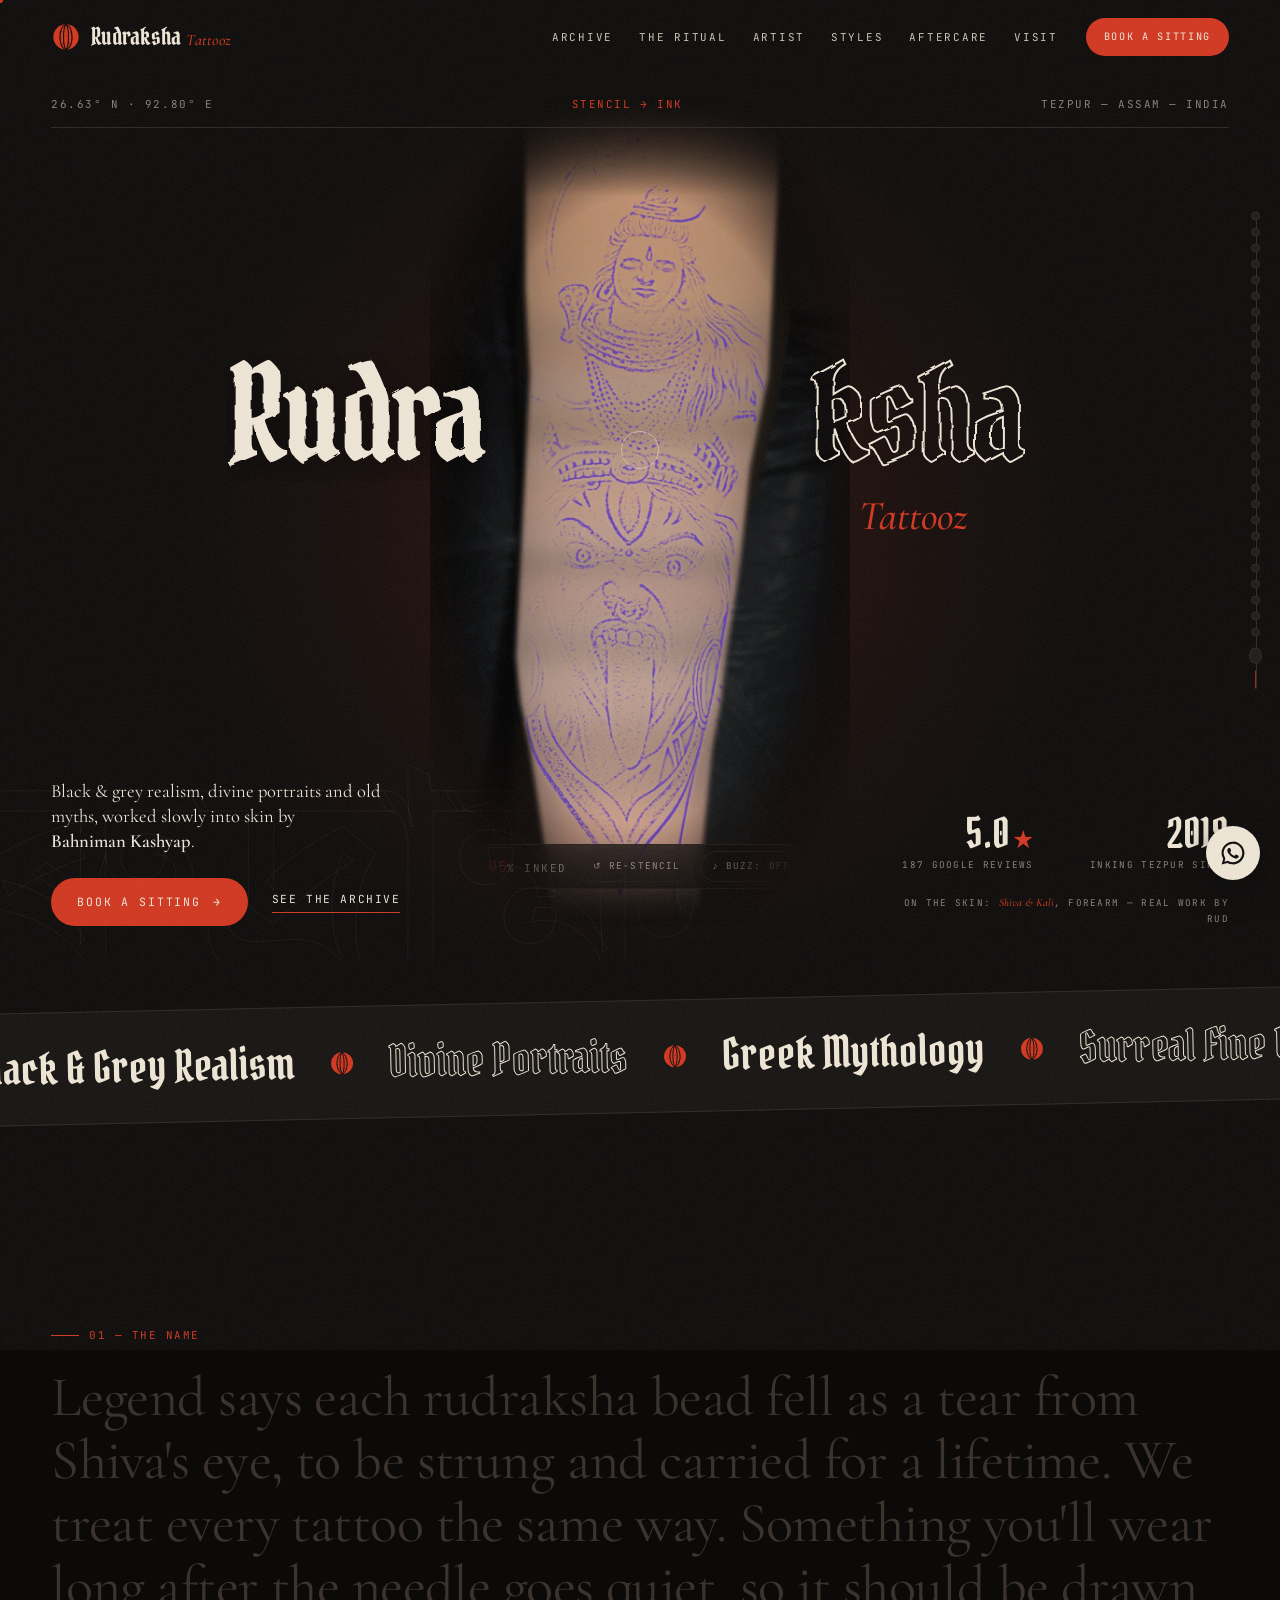
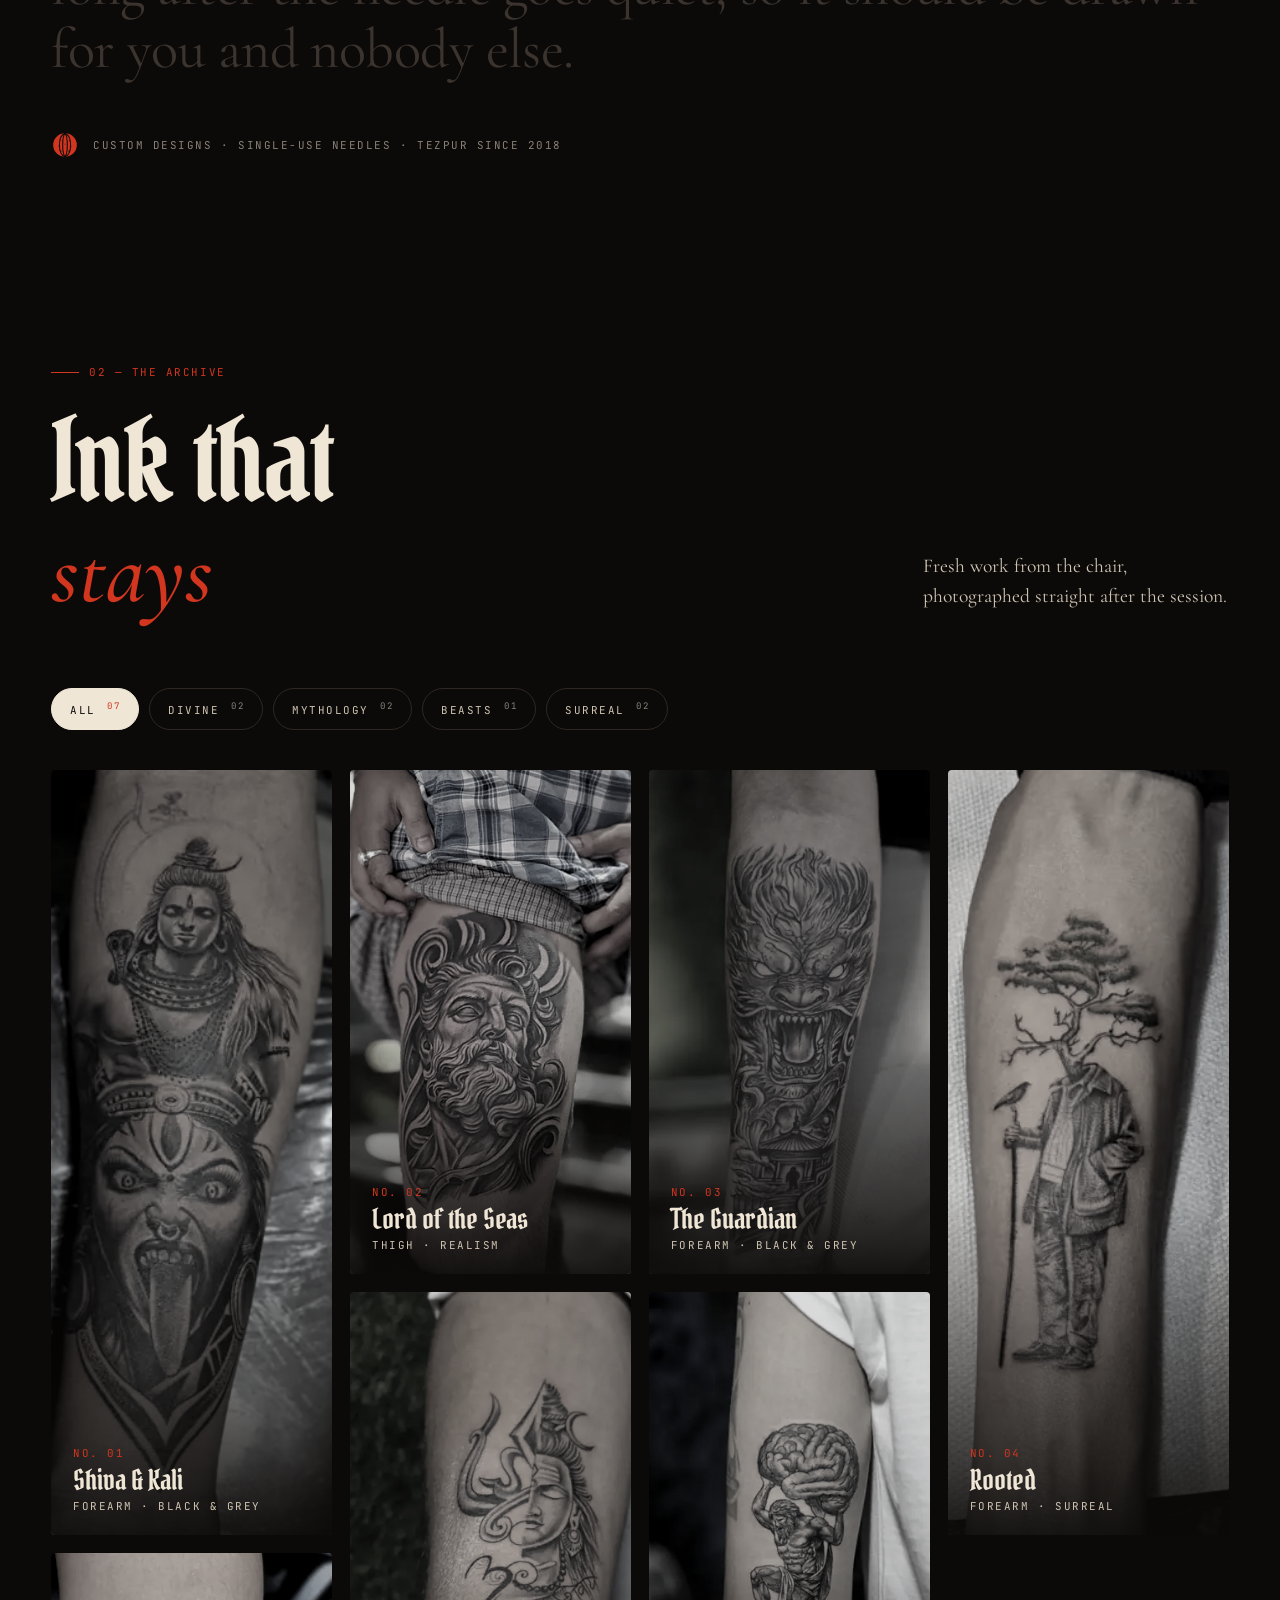
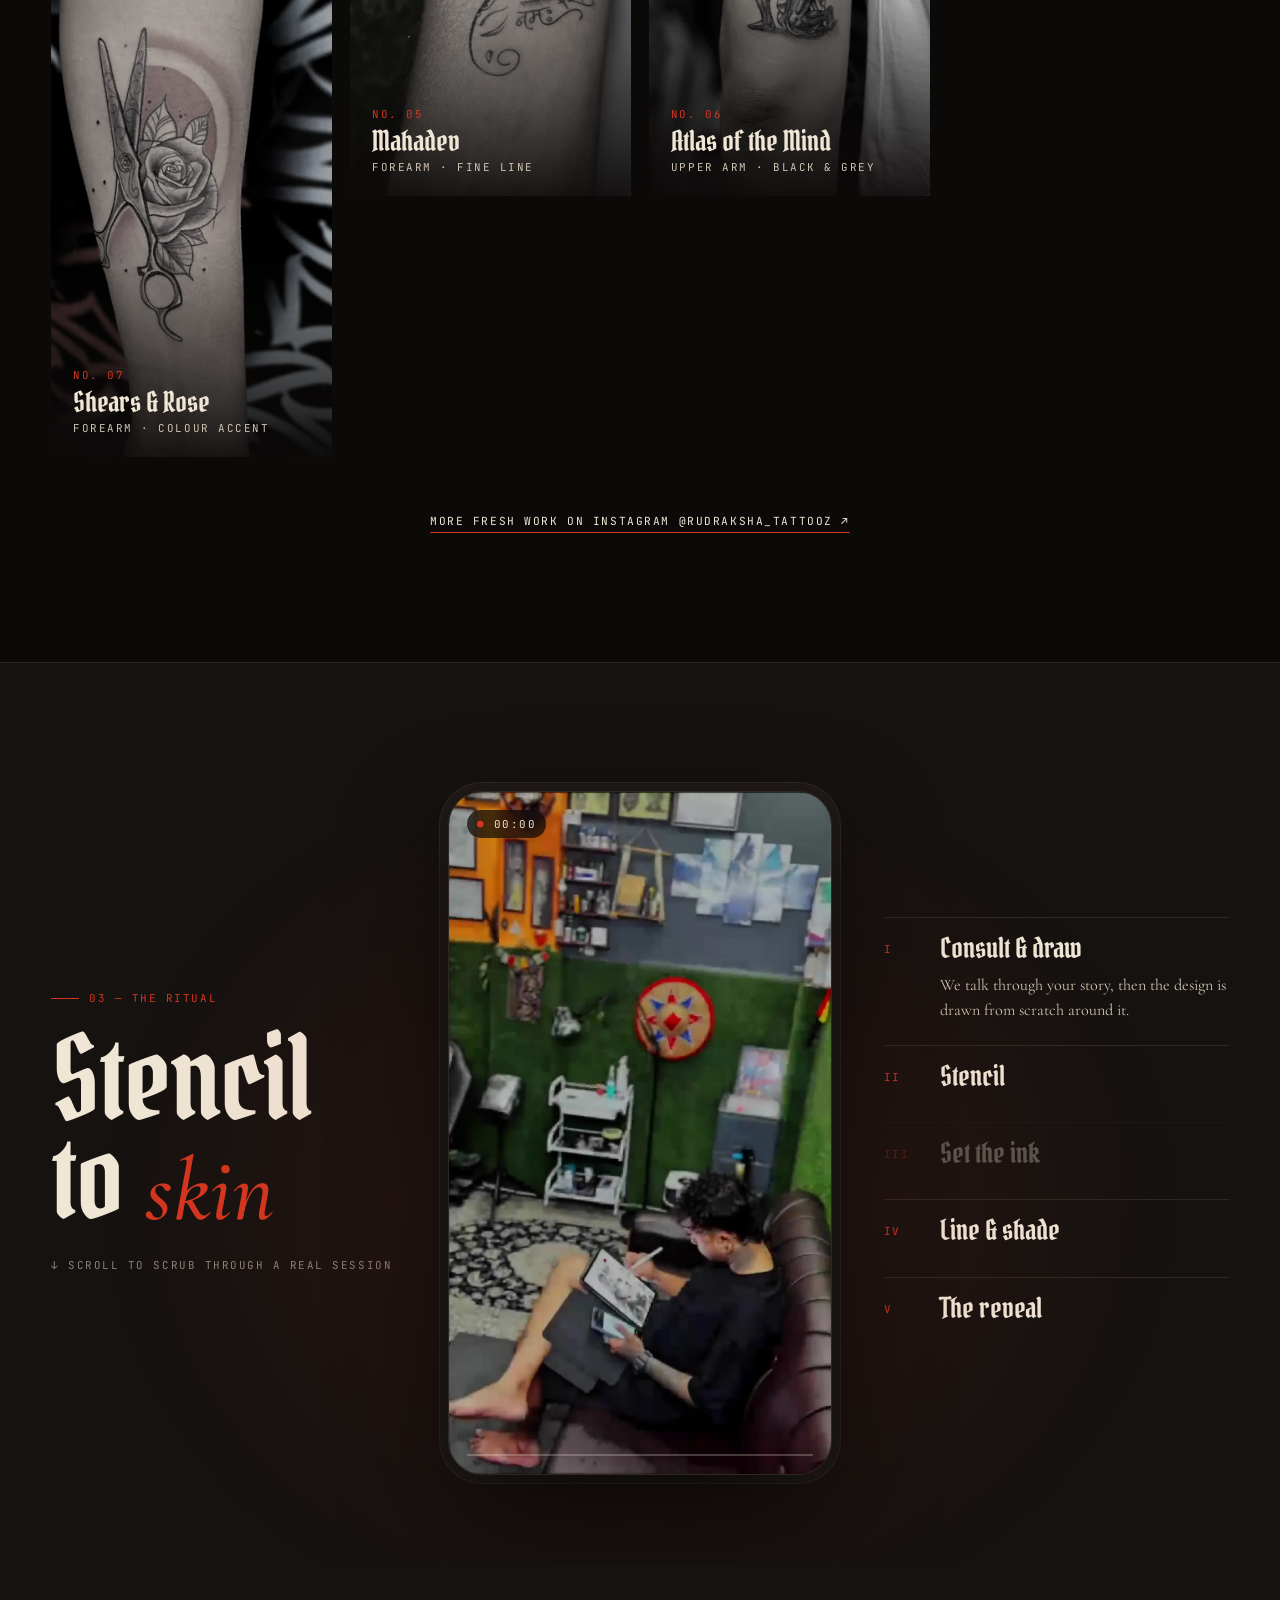
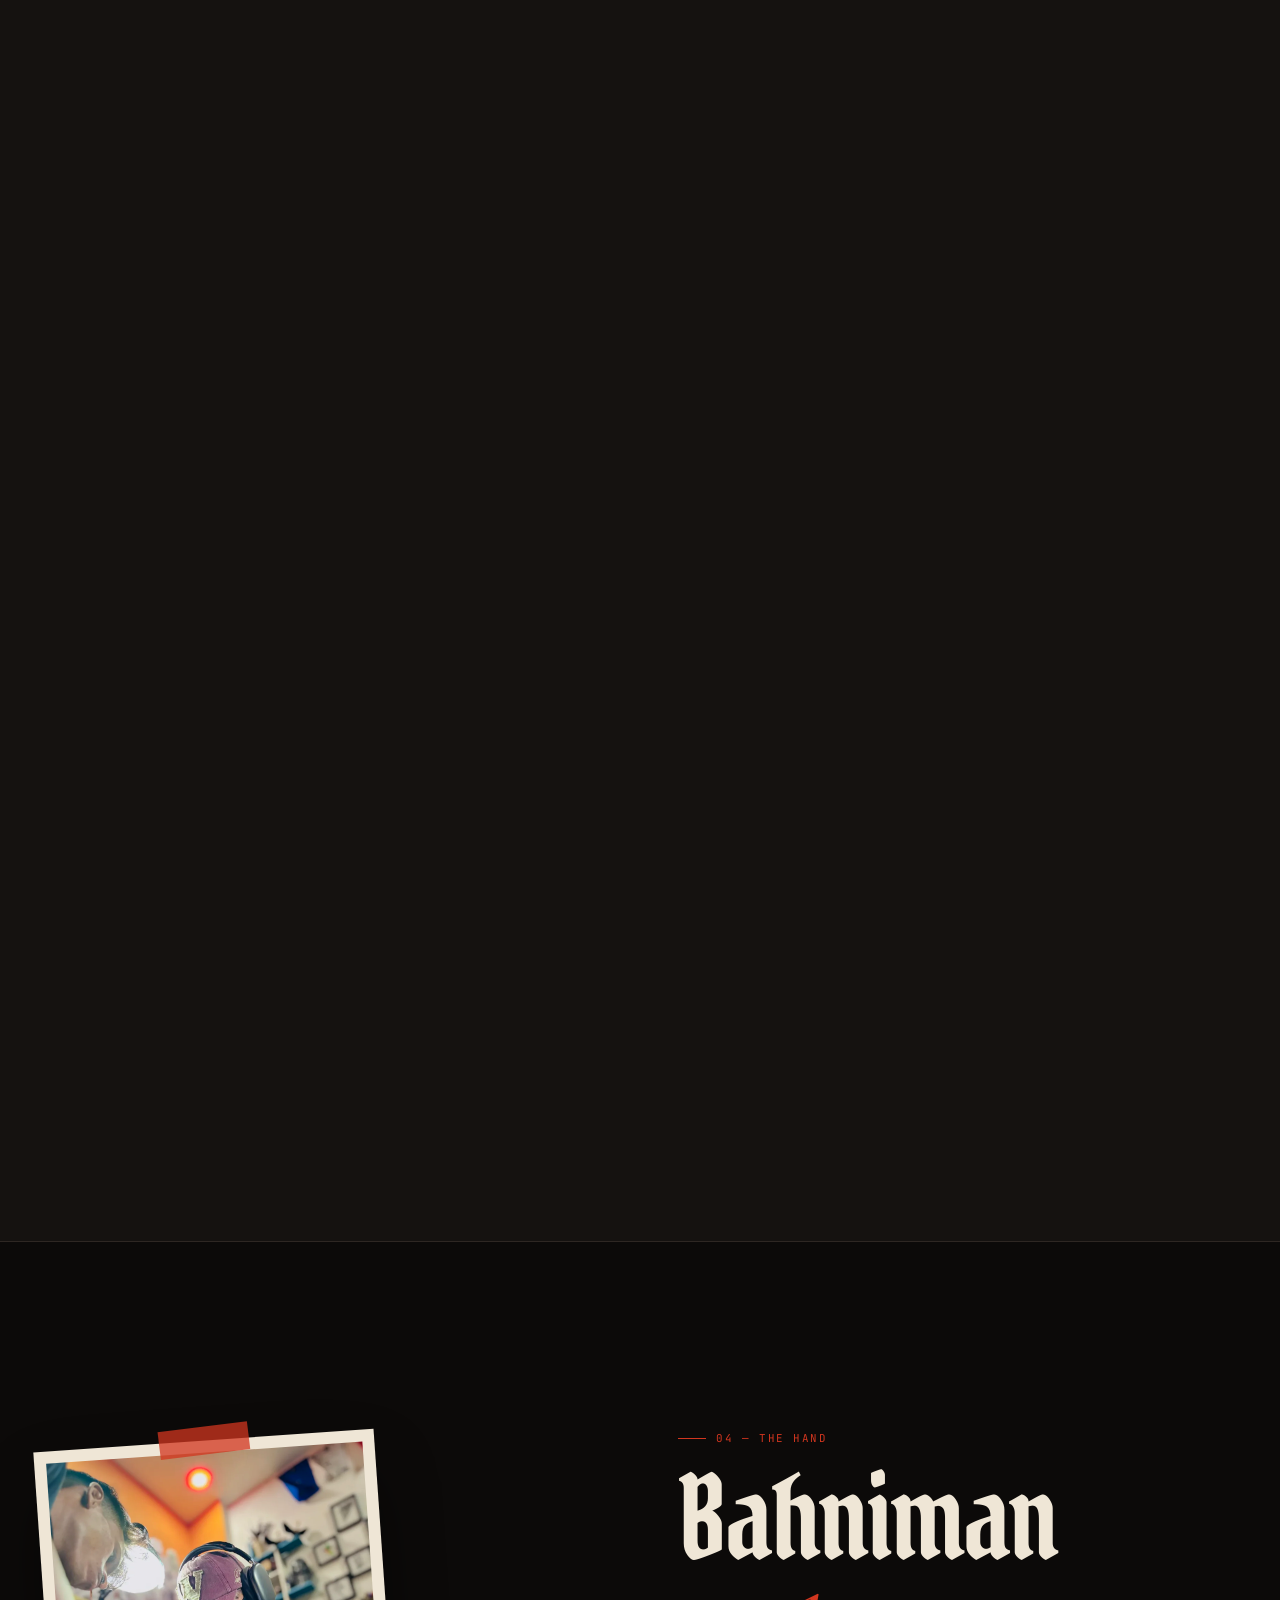
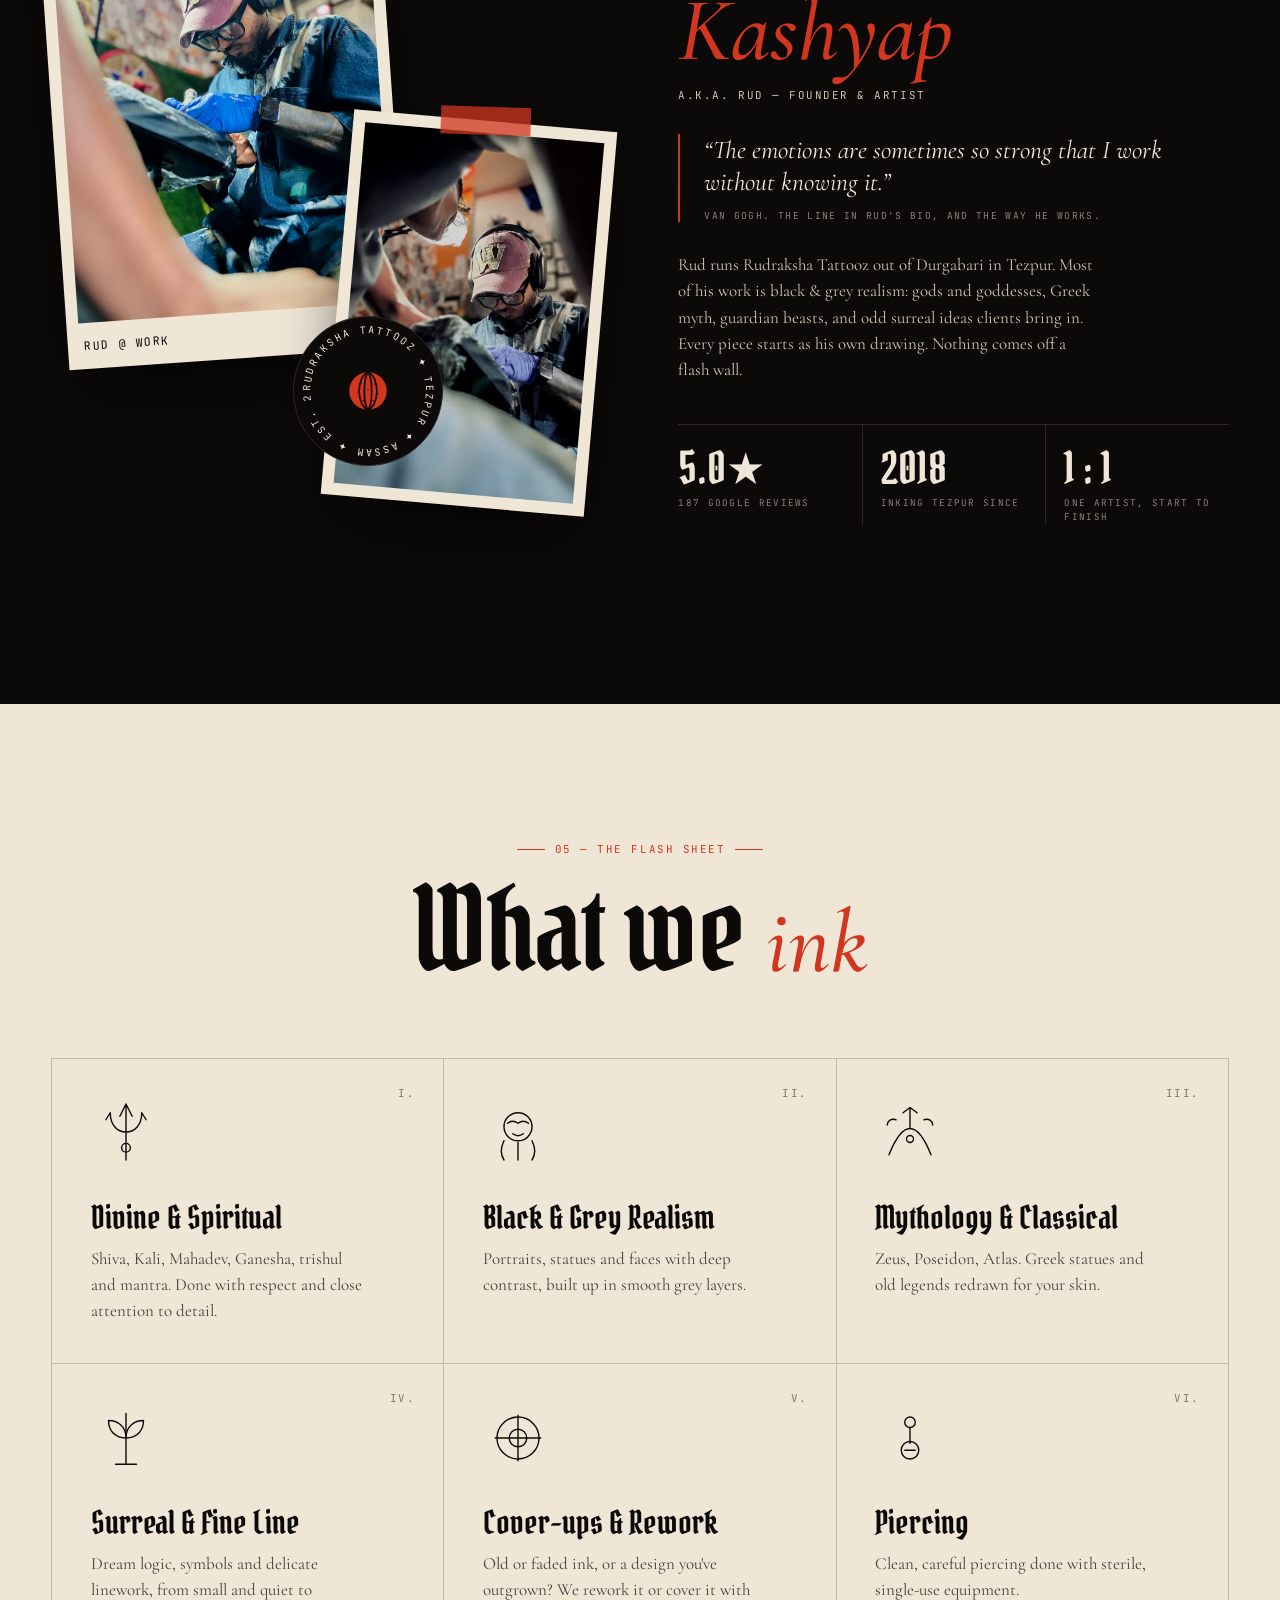
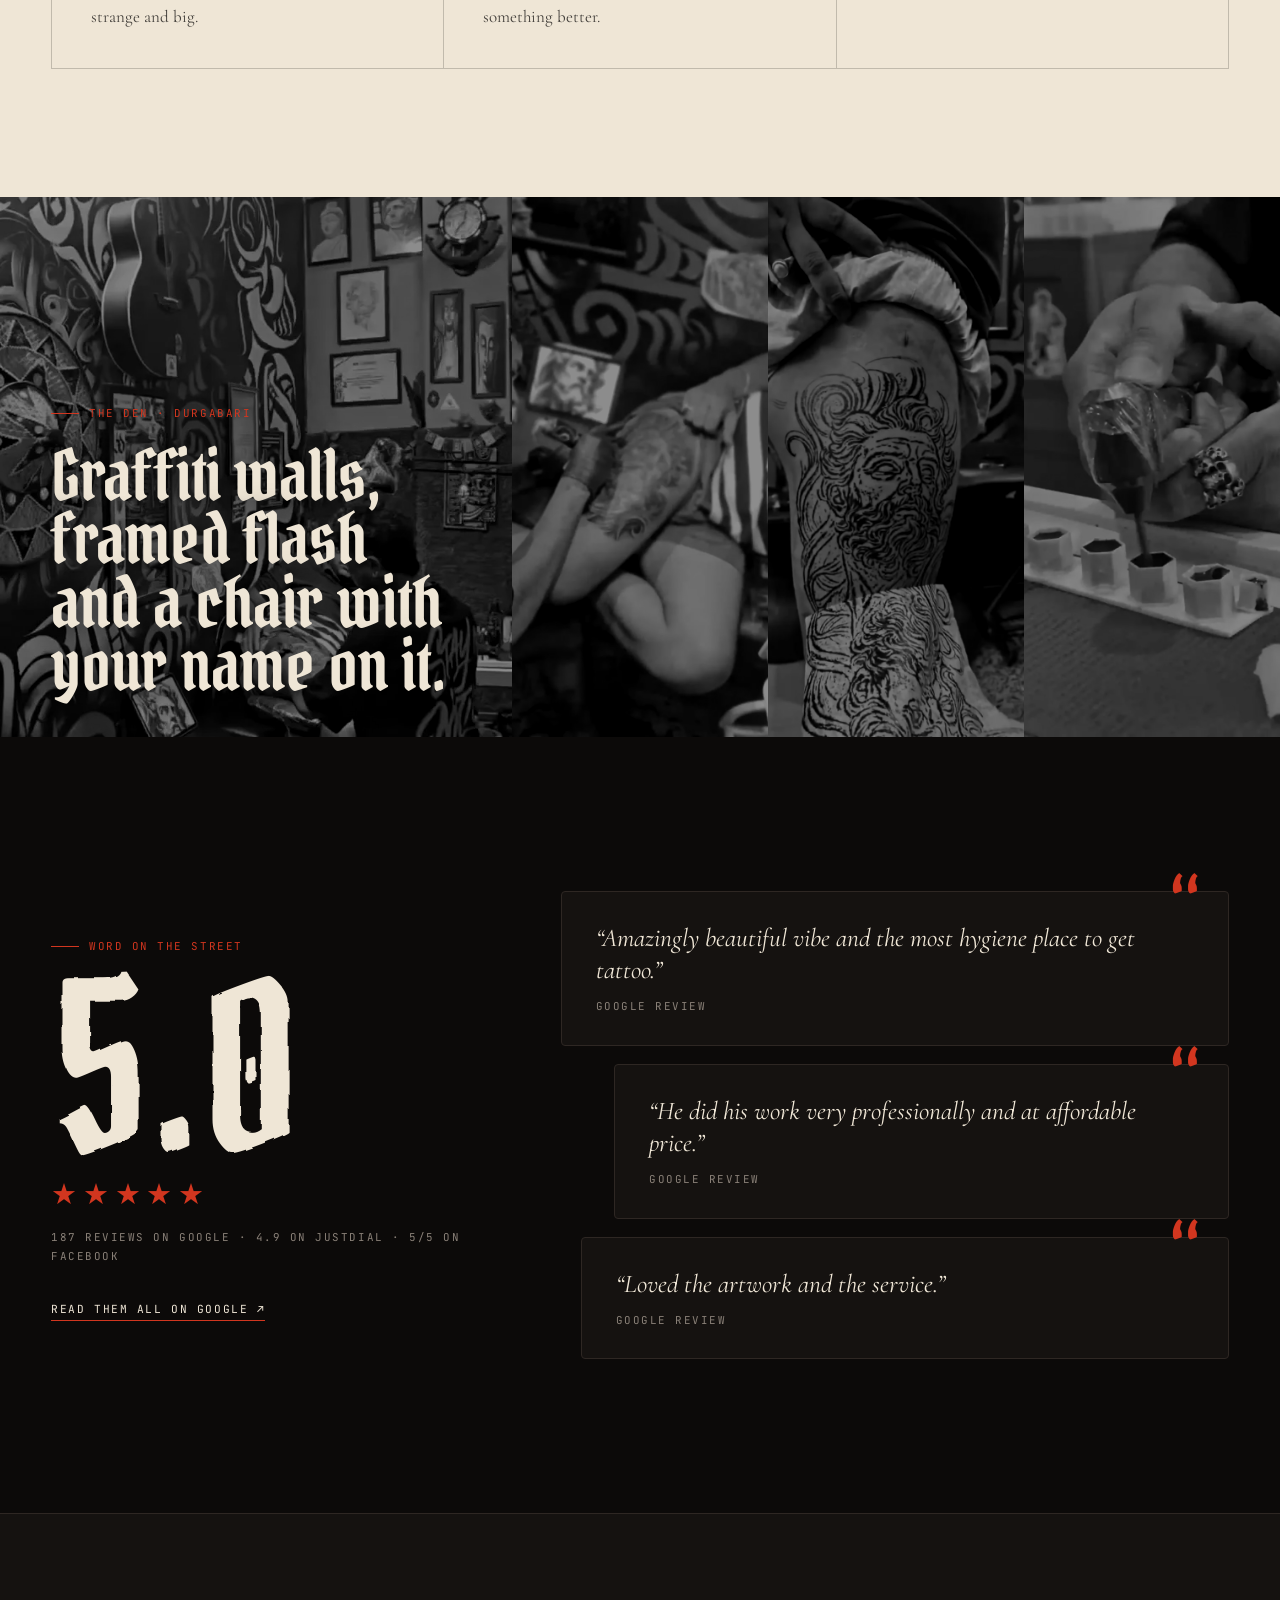
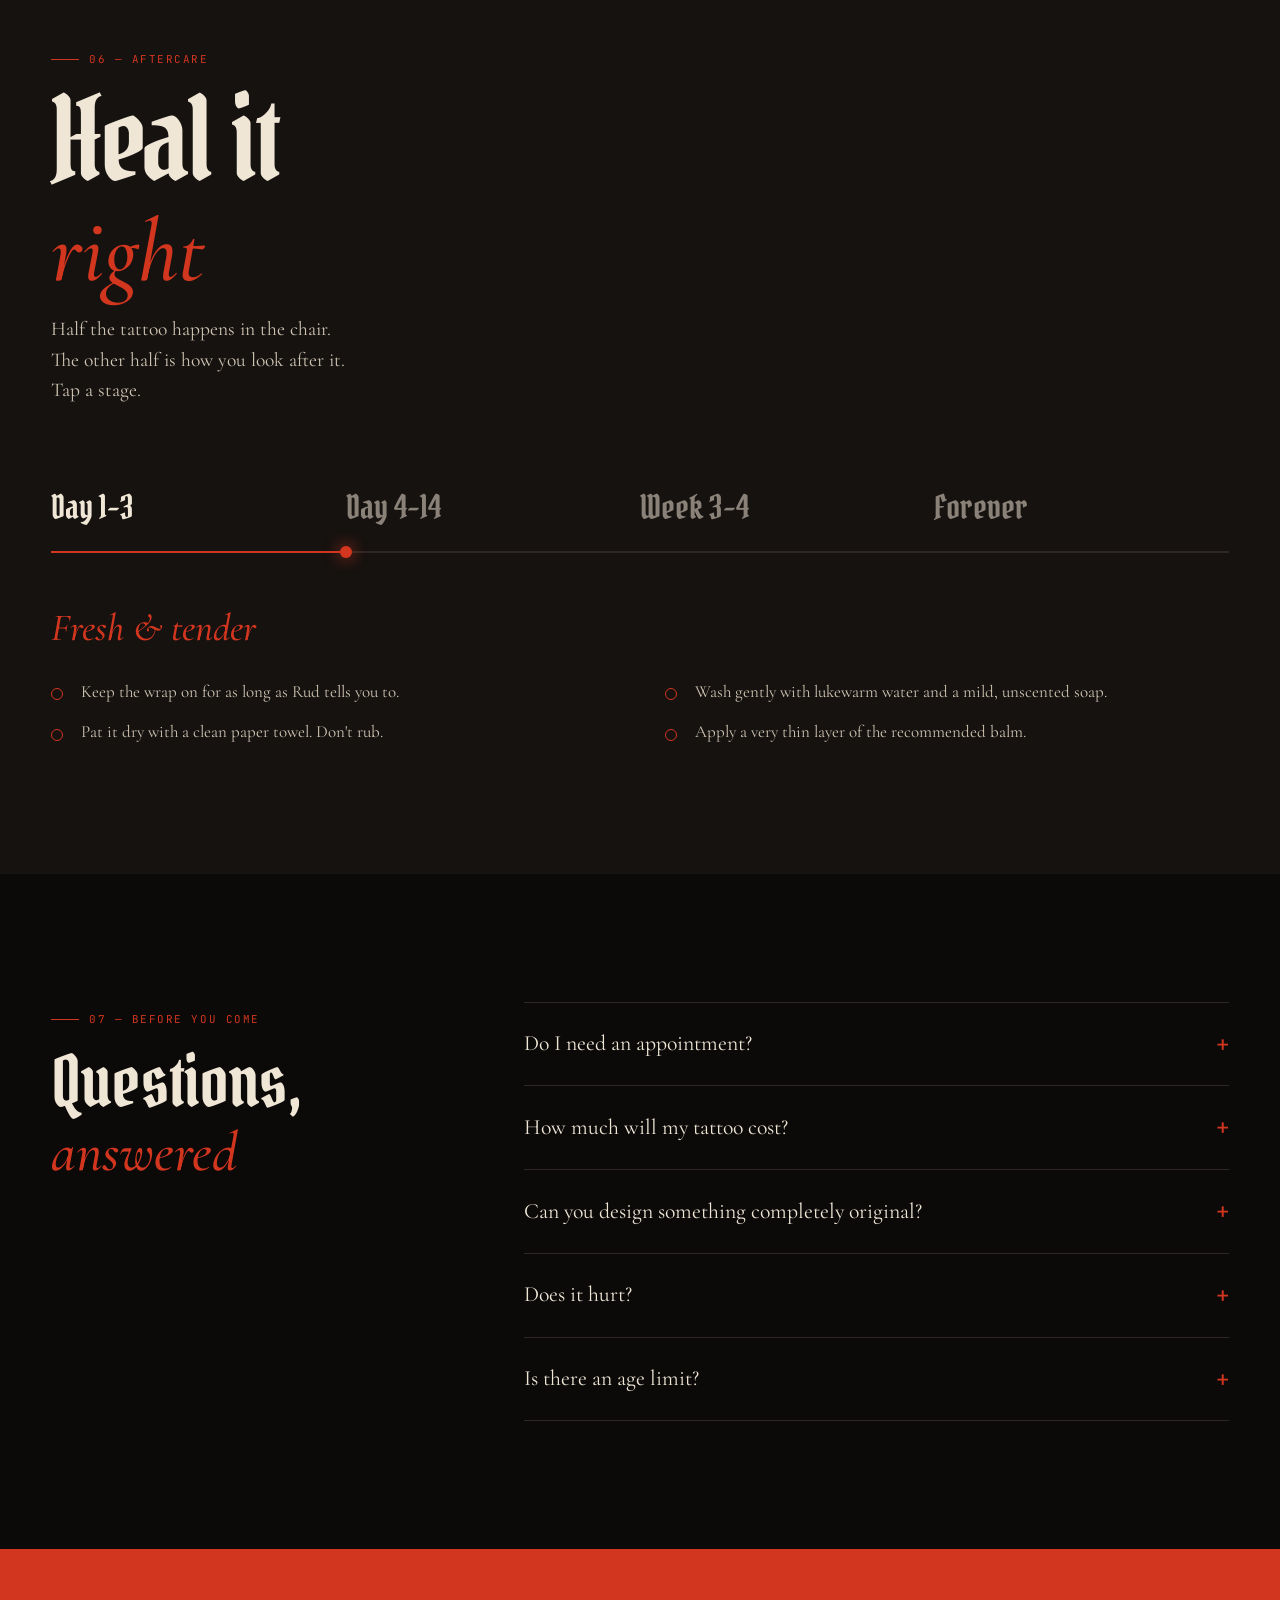
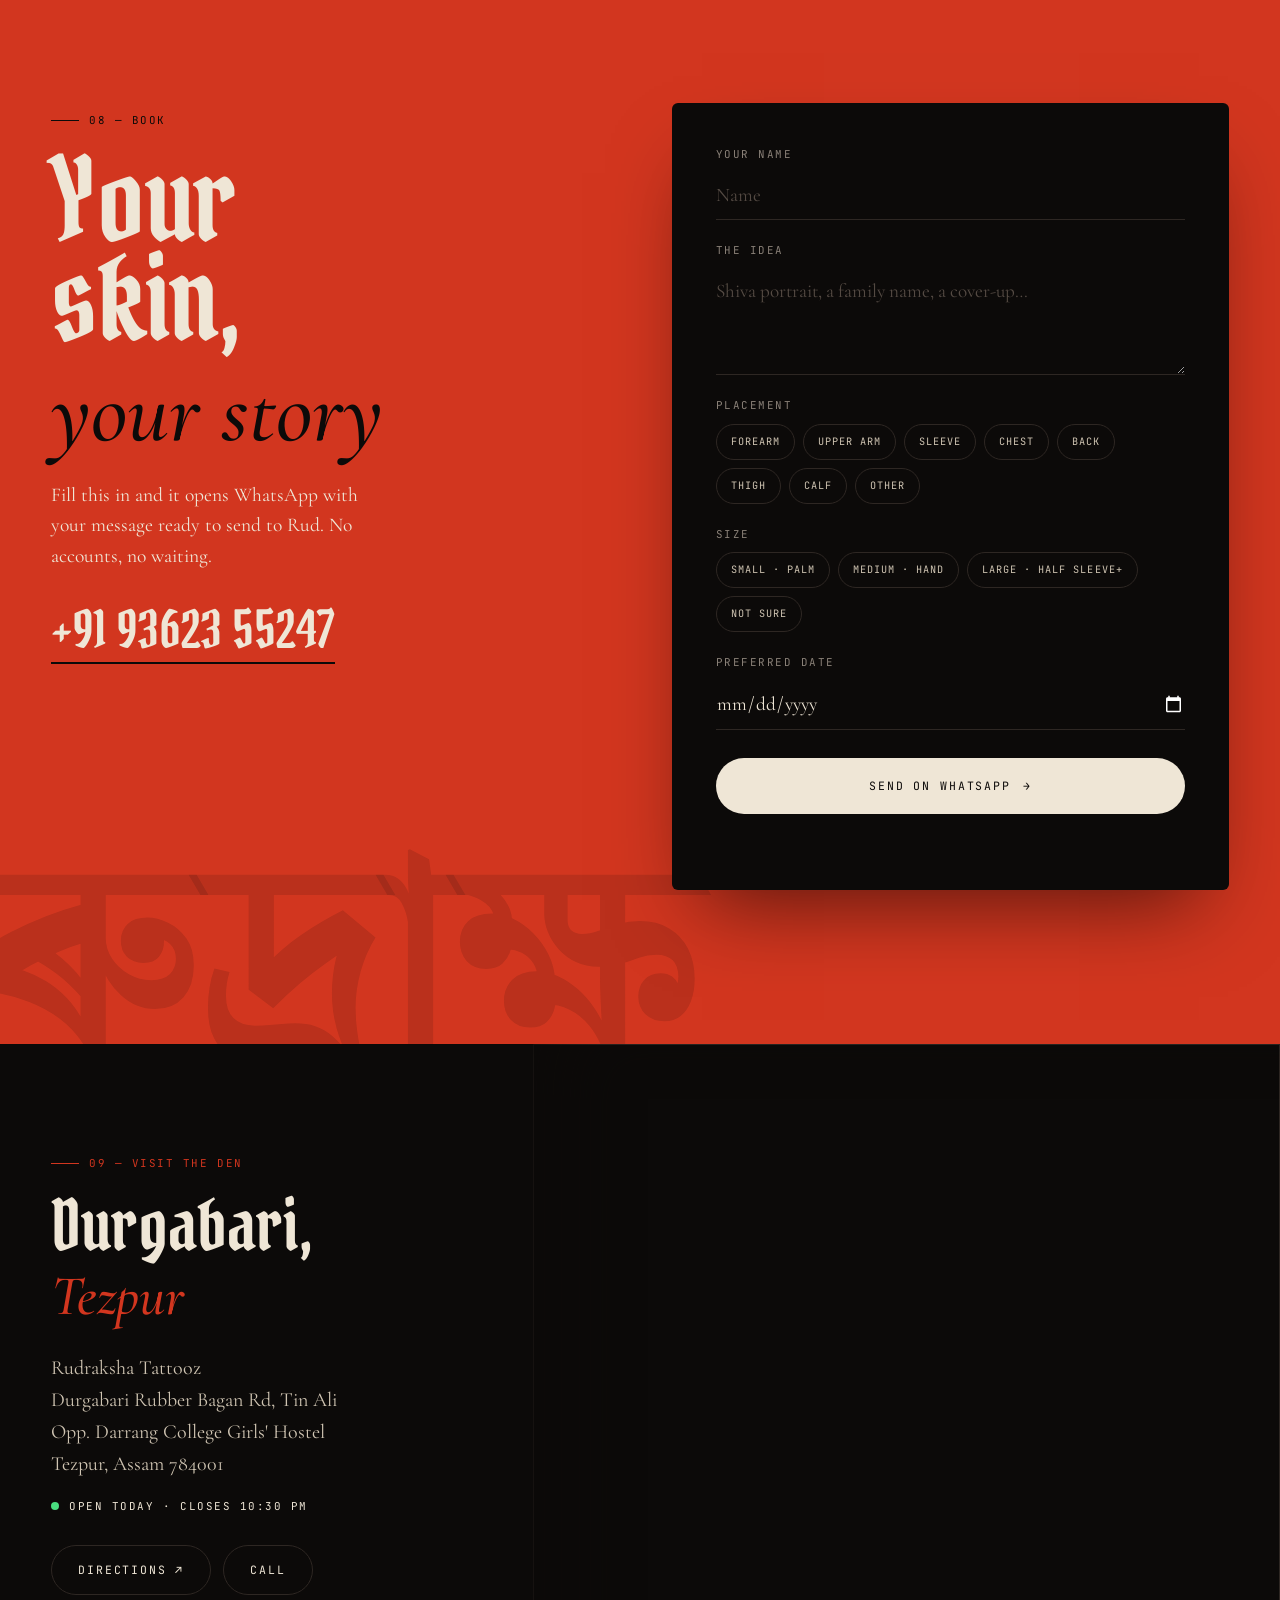
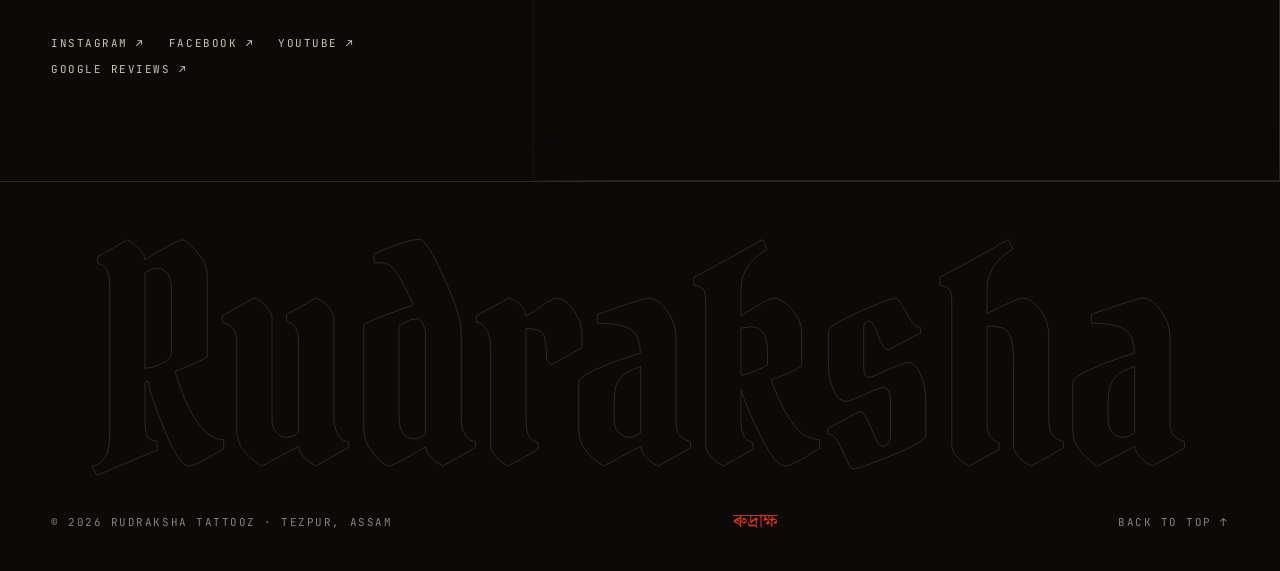
==== index.html @ 9c813b9b "Rudraksha Tattooz website Static site for Rudraksha Tattooz, Tezpur: interactive stencil-to-ink hero" ====
<!doctype html>
<html lang="en">
<head>
<meta charset="utf-8">
<meta name="viewport" content="width=device-width, initial-scale=1">
<title>Rudraksha Tattooz — Tezpur, Assam</title>
<meta name="description" content="Rudraksha Tattooz — custom black & grey realism, divine and mythological tattoos and piercing by Bahniman Kashyap (Rud). Durgabari, opposite Darrang College, Tezpur, Assam.">
<meta name="theme-color" content="#0c0a09">
<link rel="canonical" href="https://angsumi.github.io/rudraksha-tattooz/">
<meta property="og:type" content="website">
<meta property="og:url" content="https://angsumi.github.io/rudraksha-tattooz/">
<meta property="og:site_name" content="Rudraksha Tattooz">
<meta property="og:title" content="Rudraksha Tattooz — Tezpur, Assam">
<meta property="og:description" content="Custom black & grey realism, divine portraits and mythology. Ink carried for a lifetime.">
<meta property="og:image" content="https://angsumi.github.io/rudraksha-tattooz/assets/img/og.jpg">
<meta property="og:image:width" content="1200">
<meta property="og:image:height" content="630">
<meta name="twitter:card" content="summary_large_image">
<meta name="twitter:image" content="https://angsumi.github.io/rudraksha-tattooz/assets/img/og.jpg">
<link rel="apple-touch-icon" href="assets/img/apple-touch-icon.png">
<link rel="icon" href="data:image/svg+xml,%3Csvg xmlns='http://www.w3.org/2000/svg' viewBox='0 0 64 64'%3E%3Ccircle cx='32' cy='32' r='26' fill='%23d2361f'/%3E%3Cpath d='M32 6c-9 8-9 44 0 52M32 6c9 8 9 44 0 52M32 6c-18 6-18 46 0 52M32 6c18 6 18 46 0 52' fill='none' stroke='%230c0a09' stroke-width='3'/%3E%3C/svg%3E">
<link rel="preconnect" href="https://fonts.googleapis.com">
<link rel="preconnect" href="https://fonts.gstatic.com" crossorigin>
<link href="https://fonts.googleapis.com/css2?family=Pirata+One&family=Cormorant+Garamond:ital,wght@0,400;0,500;0,600;1,400;1,500&family=JetBrains+Mono:wght@400;500&family=Noto+Serif+Bengali:wght@500;700&display=swap" rel="stylesheet">
<link rel="preload" as="image" href="assets/img/hero-stencil.webp">
<link rel="preload" as="image" href="assets/img/hero-ink.webp">
<link rel="stylesheet" href="assets/style.css">
<noscript><style>.loader{display:none}.hero__w>span{transform:none!important}.hero__tz,.skin{opacity:1!important;transform:none!important}.needle,.skin__hud,.mala{display:none}</style></noscript>
<script type="application/ld+json">
{
  "@context": "https://schema.org",
  "@type": "TattooParlor",
  "name": "Rudraksha Tattooz",
  "image": "https://angsumi.github.io/rudraksha-tattooz/assets/img/og.jpg",
  "url": "https://angsumi.github.io/rudraksha-tattooz/",
  "telephone": "+91 93623 55247",
  "address": {"@type": "PostalAddress","streetAddress": "Durgabari Rubber Bagan Rd, opposite Darrang College Girls Hostel, Tin Ali","postalCode": "784001","addressLocality": "Tezpur","addressRegion": "Assam","addressCountry": "IN"},
  "founder": {"@type": "Person","name": "Bahniman Kashyap"},
  "foundingDate": "2018",
  "aggregateRating": {"@type": "AggregateRating","ratingValue": "5.0","reviewCount": "187"},
  "sameAs": ["https://www.instagram.com/rudraksha_tattooz/","https://www.facebook.com/p/Rudraksha-Tattooz-100069505695863/","https://www.youtube.com/@rudrakshatattooz4731"]
}
</script>
</head>
<body>
<a class="skip" href="#manifesto">Skip to content</a>

<!-- SVG defs: ink-bleed filter + bead symbol -->
<svg width="0" height="0" style="position:absolute" aria-hidden="true">
  <defs>
    <filter id="bleed" x="-5%" y="-5%" width="110%" height="110%">
      <feTurbulence type="fractalNoise" baseFrequency="0.035" numOctaves="2" seed="3" result="n">
        <animate attributeName="baseFrequency" dur="14s" values="0.035;0.05;0.035" repeatCount="indefinite"/>
      </feTurbulence>
      <feDisplacementMap in="SourceGraphic" in2="n" scale="5"/>
    </filter>
    <symbol id="bead" viewBox="0 0 64 64">
      <circle cx="32" cy="32" r="27" fill="currentColor"/>
      <g fill="none" stroke="var(--ink)" stroke-width="2.4" stroke-linecap="round">
        <path d="M32 5c-7 8-7 46 0 54"/><path d="M32 5c7 8 7 46 0 54"/>
        <path d="M32 5c-17 6-17 48 0 54"/><path d="M32 5c17 6 17 48 0 54"/>
      </g>
      <g fill="var(--ink)" opacity=".55">
        <circle cx="22" cy="20" r="1.6"/><circle cx="42" cy="22" r="1.6"/><circle cx="18" cy="34" r="1.4"/>
        <circle cx="46" cy="36" r="1.4"/><circle cx="25" cy="46" r="1.5"/><circle cx="40" cy="46" r="1.5"/>
        <circle cx="32" cy="30" r="1.3"/>
      </g>
    </symbol>
  </defs>
</svg>

<!-- Preloader -->
<div class="loader" id="loader" aria-hidden="true">
  <div class="loader__inner">
    <svg class="loader__bead" viewBox="0 0 64 64"><circle cx="32" cy="32" r="27"/><path d="M32 5c-7 8-7 46 0 54M32 5c7 8 7 46 0 54M32 5c-17 6-17 48 0 54M32 5c17 6 17 48 0 54"/></svg>
    <div class="loader__as">ৰুদ্ৰাক্ষ</div>
    <div class="loader__count"><span id="loadNum">000</span> / 108</div>
  </div>
</div>

<div class="grain" aria-hidden="true"></div>
<div class="cursor" id="cursor" aria-hidden="true"><span class="cursor__label">View</span></div>
<div class="cursor-dot" id="cursorDot" aria-hidden="true"></div>

<!-- Mala scroll progress -->
<div class="mala" id="mala" aria-hidden="true"></div>

<header class="nav" id="nav">
  <a href="#top" class="nav__logo" aria-label="Rudraksha Tattooz home">
    <svg><use href="#bead"/></svg>
    <span>Rudraksha<em>Tattooz</em></span>
  </a>
  <nav class="nav__links" id="navLinks" aria-label="Main">
    <a href="#archive">Archive</a>
    <a href="#ritual">The Ritual</a>
    <a href="#artist">Artist</a>
    <a href="#craft">Styles</a>
    <a href="#aftercare">Aftercare</a>
    <a href="#visit">Visit</a>
  </nav>
  <a href="#book" class="btn btn--sm nav__cta">Book a sitting</a>
  <button class="nav__burger" id="burger" aria-label="Open menu" aria-expanded="false"><span></span><span></span></button>
</header>

<main id="top">

<!-- HERO -->
<section class="hero" id="hero">
  <div class="hero__meta mono">
    <span>26.63° N · 92.80° E</span>
    <span class="hero__meta-mid">Stencil → Ink</span>
    <span>Tezpur — Assam — India</span>
  </div>

  <h1 class="hero__title" aria-label="Rudraksha Tattooz">
    <span class="hero__w hero__w--l"><span>Rudra</span></span>
    <span class="hero__w hero__w--r"><span>ksha</span></span>
    <span class="hero__tz">Tattooz</span>
  </h1>

  <div class="skin" id="skin">
    <img width="900" height="1781" decoding="async" class="skin__stencil" src="assets/img/hero-stencil.webp" alt="" aria-hidden="true">
    <canvas class="skin__ink" id="inkCanvas" role="img" aria-label="A Shiva and Kali forearm tattoo by Rudraksha Tattooz, being inked over its purple stencil"></canvas>
    <canvas class="skin__red" id="redCanvas" aria-hidden="true"></canvas>
    <div class="needle" id="needle" aria-hidden="true">
      <svg viewBox="0 0 160 160">
        <g transform="rotate(-38 14 146)">
          <line x1="14" y1="146" x2="14" y2="128" stroke="#cfc4b2" stroke-width="1.4"/>
          <path d="M9 128 L19 128 L22 112 L6 112 Z" fill="#8a8178"/>
          <rect x="3" y="58" width="22" height="56" rx="6" fill="#1f1a17" stroke="#efe6d6" stroke-width="1.2"/>
          <g stroke="#efe6d6" stroke-opacity=".35" stroke-width="1"><line x1="6" y1="66" x2="22" y2="66"/><line x1="6" y1="72" x2="22" y2="72"/><line x1="6" y1="78" x2="22" y2="78"/><line x1="6" y1="84" x2="22" y2="84"/><line x1="6" y1="90" x2="22" y2="90"/><line x1="6" y1="96" x2="22" y2="96"/><line x1="6" y1="102" x2="22" y2="102"/></g>
          <rect x="1" y="14" width="26" height="46" rx="8" fill="#d2361f"/>
          <rect x="6" y="20" width="4" height="34" rx="2" fill="#ff7a5c" opacity=".55"/>
          <circle cx="14" cy="28" r="3" fill="#0c0a09"/>
          <path d="M14 14 C 14 -4, 40 -6, 60 -30" fill="none" stroke="#2e2723" stroke-width="4" stroke-linecap="round"/>
        </g>
      </svg>
    </div>
    <div class="skin__hud mono">
      <span class="skin__pct"><b id="inkPct">00</b>% inked</span>
      <button class="skin__btn" id="restencil" type="button" title="Start over">↺ Re-stencil</button>
      <button class="skin__btn" id="buzz" type="button" aria-pressed="false" title="Toggle machine sound">♪ Buzz: off</button>
    </div>
    <p class="skin__hint mono" id="skinHint">Take the needle — drag over the stencil</p>
    <p class="skin__forever" id="forever">Ink is forever.</p>
  </div>

  <div class="hero__copy">
    <p class="serif-lg">Black &amp; grey realism, divine portraits and old myths, worked slowly into skin by <strong>Bahniman&nbsp;Kashyap</strong>.</p>
    <div class="hero__actions">
      <a href="#book" class="btn">Book a sitting <i>→</i></a>
      <a href="#archive" class="link-u">See the archive</a>
    </div>
  </div>

  <div class="hero__stats">
    <div><b>5.0<small>★</small></b><span class="mono">187 Google reviews</span></div>
    <div><b>2018</b><span class="mono">Inking Tezpur since</span></div>
    <p class="hero__piece mono">On the skin: <em>Shiva &amp; Kali</em>, forearm — real work by Rud</p>
  </div>

  <div class="hero__as" aria-hidden="true">ৰুদ্ৰাক্ষ</div>
</section>

<!-- MARQUEE -->
<div class="marquee" aria-hidden="true">
  <div class="marquee__track">
    <span>Black &amp; Grey Realism</span><svg><use href="#bead"/></svg>
    <span>Divine Portraits</span><svg><use href="#bead"/></svg>
    <span>Greek Mythology</span><svg><use href="#bead"/></svg>
    <span>Surreal Fine Line</span><svg><use href="#bead"/></svg>
    <span>Custom Only</span><svg><use href="#bead"/></svg>
    <span>Piercing</span><svg><use href="#bead"/></svg>
    <span>Black &amp; Grey Realism</span><svg><use href="#bead"/></svg>
    <span>Divine Portraits</span><svg><use href="#bead"/></svg>
    <span>Greek Mythology</span><svg><use href="#bead"/></svg>
    <span>Surreal Fine Line</span><svg><use href="#bead"/></svg>
    <span>Custom Only</span><svg><use href="#bead"/></svg>
    <span>Piercing</span><svg><use href="#bead"/></svg>
  </div>
</div>

<!-- MANIFESTO -->
<section class="manifesto" id="manifesto">
  <span class="eyebrow mono">01 — The Name</span>
  <p class="manifesto__text" id="inkText">Legend says each rudraksha bead fell as a tear from Shiva's eye, to be strung and carried for a lifetime. We treat every tattoo the same way. Something you'll wear long after the needle goes quiet, so it should be drawn for you and nobody else.</p>
  <div class="manifesto__sign">
    <svg><use href="#bead"/></svg>
    <span class="mono">Custom designs · Single-use needles · Tezpur since 2018</span>
  </div>
</section>

<!-- ARCHIVE / GALLERY -->
<section class="archive" id="archive">
  <div class="section-head">
    <span class="eyebrow mono">02 — The Archive</span>
    <h2 class="display">Ink that<br><em>stays</em></h2>
    <p class="section-head__sub">Fresh work from the chair, photographed straight after the session.</p>
  </div>

  <div class="filters" role="tablist" aria-label="Filter work">
    <button class="filter is-active" data-filter="all" role="tab" aria-selected="true">All <sup>07</sup></button>
    <button class="filter" data-filter="divine" role="tab" aria-selected="false">Divine <sup>02</sup></button>
    <button class="filter" data-filter="myth" role="tab" aria-selected="false">Mythology <sup>02</sup></button>
    <button class="filter" data-filter="beast" role="tab" aria-selected="false">Beasts <sup>01</sup></button>
    <button class="filter" data-filter="surreal" role="tab" aria-selected="false">Surreal <sup>02</sup></button>
  </div>

  <div class="grid" id="grid">
    <figure class="card card--tall" data-cat="divine" data-idx="0">
      <div class="card__img"><img width="480" height="640" decoding="async" src="assets/img/shiva-kali-sm.webp" alt="Shiva and Kali black and grey forearm tattoo" loading="lazy"></div>
      <figcaption><span class="card__no mono">No. 01</span><b>Shiva &amp; Kali</b><span class="mono">Forearm · Black &amp; grey</span></figcaption>
    </figure>
    <figure class="card" data-cat="myth" data-idx="1">
      <div class="card__img"><img width="480" height="640" decoding="async" src="assets/img/poseidon-sm.webp" alt="Poseidon portrait realism thigh tattoo" loading="lazy"></div>
      <figcaption><span class="card__no mono">No. 02</span><b>Lord of the Seas</b><span class="mono">Thigh · Realism</span></figcaption>
    </figure>
    <figure class="card" data-cat="beast" data-idx="2">
      <div class="card__img"><img width="480" height="640" decoding="async" src="assets/img/guardian-lion-sm.webp" alt="Guardian lion forearm sleeve tattoo" loading="lazy"></div>
      <figcaption><span class="card__no mono">No. 03</span><b>The Guardian</b><span class="mono">Forearm · Black &amp; grey</span></figcaption>
    </figure>
    <figure class="card card--tall" data-cat="surreal" data-idx="3">
      <div class="card__img"><img width="480" height="640" decoding="async" src="assets/img/rooted-man-sm.webp" alt="Surreal tree-headed man tattoo with crow" loading="lazy"></div>
      <figcaption><span class="card__no mono">No. 04</span><b>Rooted</b><span class="mono">Forearm · Surreal</span></figcaption>
    </figure>
    <figure class="card" data-cat="divine" data-idx="4">
      <div class="card__img"><img width="480" height="640" decoding="async" src="assets/img/mahadev-trishul-sm.webp" alt="Mahadev face with trishul and script tattoo" loading="lazy"></div>
      <figcaption><span class="card__no mono">No. 05</span><b>Mahadev</b><span class="mono">Forearm · Fine line</span></figcaption>
    </figure>
    <figure class="card" data-cat="myth" data-idx="5">
      <div class="card__img"><img width="480" height="640" decoding="async" src="assets/img/atlas-mind-sm.webp" alt="Atlas carrying a brain tattoo" loading="lazy"></div>
      <figcaption><span class="card__no mono">No. 06</span><b>Atlas of the Mind</b><span class="mono">Upper arm · Black &amp; grey</span></figcaption>
    </figure>
    <figure class="card" data-cat="surreal" data-idx="6">
      <div class="card__img"><img width="480" height="640" decoding="async" src="assets/img/shears-rose-sm.webp" alt="Shears and rose tattoo with red sun" loading="lazy"></div>
      <figcaption><span class="card__no mono">No. 07</span><b>Shears &amp; Rose</b><span class="mono">Forearm · Colour accent</span></figcaption>
    </figure>
  </div>

  <div class="archive__more">
    <a class="link-u" href="https://www.instagram.com/rudraksha_tattooz/" target="_blank" rel="noopener">More fresh work on Instagram @rudraksha_tattooz ↗</a>
  </div>
</section>

<!-- RITUAL / SCRUB VIDEO -->
<section class="ritual" id="ritual">
  <div class="ritual__sticky">
    <div class="ritual__head">
      <span class="eyebrow mono">03 — The Ritual</span>
      <h2 class="display">Stencil<br>to <em>skin</em></h2>
      <p class="ritual__hint mono">↓ Scroll to scrub through a real session</p>
    </div>

    <div class="ritual__phone">
      <video id="scrub" data-src="assets/video/process-scrub.mp4" muted playsinline preload="auto" poster="assets/img/p-consult.webp"></video>
      <div class="ritual__time mono"><span id="scrubTime">00:00</span></div>
      <div class="ritual__bar"><i id="scrubBar"></i></div>
    </div>

    <ol class="ritual__steps" id="steps">
      <li data-from="0" data-to="4"><span class="mono">I</span><div><b>Consult &amp; draw</b><p>We talk through your story, then the design is drawn from scratch around it.</p></div></li>
      <li data-from="4" data-to="11"><span class="mono">II</span><div><b>Stencil</b><p>The drawing is printed and laid on the skin, then checked from every angle before any ink goes in.</p></div></li>
      <li data-from="11" data-to="13.5"><span class="mono">III</span><div><b>Set the ink</b><p>Fresh caps and single-use needles, set up in front of you every time.</p></div></li>
      <li data-from="13.5" data-to="22"><span class="mono">IV</span><div><b>Line &amp; shade</b><p>Slow layers of grey wash build up the depth, the light and the skin texture.</p></div></li>
      <li data-from="22" data-to="30"><span class="mono">V</span><div><b>The reveal</b><p>Cleaned, wrapped, and yours to keep.</p></div></li>
    </ol>
  </div>
</section>

<!-- ARTIST -->
<section class="artist" id="artist">
  <div class="artist__photos">
    <figure class="polaroid polaroid--a"><img width="1050" height="1400" decoding="async" src="assets/img/artist-1.webp" alt="Bahniman Kashyap tattooing in the studio" loading="lazy"><figcaption class="mono">rud @ work</figcaption></figure>
    <figure class="polaroid polaroid--b"><img width="480" height="640" decoding="async" src="assets/img/artist-2-sm.webp" alt="Bahniman Kashyap focused on a tattoo" loading="lazy"></figure>
    <svg class="artist__stamp" viewBox="0 0 200 200" aria-hidden="true">
      <defs><path id="circ" d="M100,100 m-78,0 a78,78 0 1,1 156,0 a78,78 0 1,1 -156,0"/></defs>
      <text><textPath href="#circ">RUDRAKSHA TATTOOZ ✦ TEZPUR ✦ ASSAM ✦ EST. 2018 ✦ </textPath></text>
      <use href="#bead" x="70" y="70" width="60" height="60" style="color:var(--sindoor)"/>
    </svg>
  </div>

  <div class="artist__text">
    <span class="eyebrow mono">04 — The Hand</span>
    <h2 class="display">Bahniman<br><em>Kashyap</em></h2>
    <p class="artist__aka mono">a.k.a. Rud — founder &amp; artist</p>
    <blockquote class="artist__quote">“The emotions are sometimes so strong that I work without knowing it.”<cite class="mono">Van Gogh. The line in Rud's bio, and the way he works.</cite></blockquote>
    <p>Rud runs Rudraksha Tattooz out of Durgabari in Tezpur. Most of his work is black &amp; grey realism: gods and goddesses, Greek myth, guardian beasts, and odd surreal ideas clients bring in. Every piece starts as his own drawing. Nothing comes off a flash wall.</p>
    <div class="artist__facts">
      <div><b data-count="5.0">5.0★</b><span class="mono">187 Google reviews</span></div>
      <div><b>2018</b><span class="mono">inking Tezpur since</span></div>
      <div><b>1 : 1</b><span class="mono">one artist, start to finish</span></div>
    </div>
  </div>
</section>

<!-- CRAFT / STYLES -->
<section class="craft" id="craft">
  <div class="section-head section-head--center">
    <span class="eyebrow mono">05 — The Flash Sheet</span>
    <h2 class="display">What we <em>ink</em></h2>
  </div>
  <div class="flash">
    <article class="flash__item">
      <svg viewBox="0 0 80 80" class="flash__icon"><path d="M40 8v64M40 8l-7 14M40 8l7 14M22 18c0 14 8 22 18 22s18-8 18-22M22 18l-5 8M58 18l5 8"/><circle cx="40" cy="58" r="5"/></svg>
      <h3>Divine &amp; Spiritual</h3>
      <p>Shiva, Kali, Mahadev, Ganesha, trishul and mantra. Done with respect and close attention to detail.</p>
      <span class="flash__no mono">i.</span>
    </article>
    <article class="flash__item">
      <svg viewBox="0 0 80 80" class="flash__icon"><circle cx="40" cy="34" r="16"/><path d="M28 30c4-3 8-3 12 0M40 30c4-3 8-3 12 0M34 42c4 3 8 3 12 0M24 50c-4 8-4 16 0 22M56 50c4 8 4 16 0 22M40 52v20"/></svg>
      <h3>Black &amp; Grey Realism</h3>
      <p>Portraits, statues and faces with deep contrast, built up in smooth grey layers.</p>
      <span class="flash__no mono">ii.</span>
    </article>
    <article class="flash__item">
      <svg viewBox="0 0 80 80" class="flash__icon"><path d="M16 66c8-20 16-30 24-30s16 10 24 30M40 36V12M32 18l8-6 8 6M24 26c-6-2-10 2-10 6M56 26c6-2 10 2 10 6"/><circle cx="40" cy="48" r="4"/></svg>
      <h3>Mythology &amp; Classical</h3>
      <p>Zeus, Poseidon, Atlas. Greek statues and old legends redrawn for your skin.</p>
      <span class="flash__no mono">iii.</span>
    </article>
    <article class="flash__item">
      <svg viewBox="0 0 80 80" class="flash__icon"><path d="M40 70V40M40 40c-14 0-20-10-20-20 10 0 20 6 20 20zM40 40c14 0 20-10 20-20-10 0-20 6-20 20zM28 70h24"/><path d="M40 40c0-12 0-20 0-28"/></svg>
      <h3>Surreal &amp; Fine Line</h3>
      <p>Dream logic, symbols and delicate linework, from small and quiet to strange and big.</p>
      <span class="flash__no mono">iv.</span>
    </article>
    <article class="flash__item">
      <svg viewBox="0 0 80 80" class="flash__icon"><path d="M14 40h52M40 14v52"/><circle cx="40" cy="40" r="24" stroke-dasharray="4 5"/><circle cx="40" cy="40" r="10"/></svg>
      <h3>Cover-ups &amp; Rework</h3>
      <p>Old or faded ink, or a design you've outgrown? We rework it or cover it with something better.</p>
      <span class="flash__no mono">v.</span>
    </article>
    <article class="flash__item">
      <svg viewBox="0 0 80 80" class="flash__icon"><circle cx="40" cy="22" r="6"/><path d="M40 28v18"/><circle cx="40" cy="54" r="10"/><path d="M34 54h12"/></svg>
      <h3>Piercing</h3>
      <p>Clean, careful piercing done with sterile, single-use equipment.</p>
      <span class="flash__no mono">vi.</span>
    </article>
  </div>
</section>

<!-- STUDIO STRIP -->
<section class="studio">
  <div class="studio__img" style="background-image:url(assets/img/p-studio.webp)"></div>
  <div class="studio__img" style="background-image:url(assets/img/p-shade.webp)"></div>
  <div class="studio__img" style="background-image:url(assets/img/p-stencil.webp)"></div>
  <div class="studio__img" style="background-image:url(assets/img/p-ink.webp)"></div>
  <div class="studio__overlay">
    <span class="eyebrow mono">The Den · Durgabari</span>
    <p class="display-sm">Graffiti walls, framed flash<br>and a chair with your name on it.</p>
  </div>
</section>

<!-- REVIEWS -->
<section class="reviews">
  <div class="reviews__score">
    <span class="eyebrow mono">Word on the street</span>
    <div class="reviews__big">5.0</div>
    <div class="reviews__stars" aria-label="5 out of 5 stars">★★★★★</div>
    <p class="mono">187 reviews on Google · 4.9 on Justdial · 5/5 on Facebook</p>
    <a class="link-u" href="https://share.google/5DiiO3yQZACw2yb0H" target="_blank" rel="noopener">Read them all on Google ↗</a>
  </div>
  <div class="reviews__quotes">
    <blockquote class="rq"><p>“Amazingly beautiful vibe and the most hygiene place to get tattoo.”</p><cite class="mono">Google review</cite></blockquote>
    <blockquote class="rq"><p>“He did his work very professionally and at affordable price.”</p><cite class="mono">Google review</cite></blockquote>
    <blockquote class="rq"><p>“Loved the artwork and the service.”</p><cite class="mono">Google review</cite></blockquote>
  </div>
</section>

<!-- AFTERCARE -->
<section class="aftercare" id="aftercare">
  <div class="section-head">
    <span class="eyebrow mono">06 — Aftercare</span>
    <h2 class="display">Heal it<br><em>right</em></h2>
    <p class="section-head__sub">Half the tattoo happens in the chair. The other half is how you look after it. Tap a stage.</p>
  </div>
  <div class="heal">
    <div class="heal__tabs" role="tablist">
      <button class="heal__tab is-active" data-heal="0" role="tab">Day 1–3</button>
      <button class="heal__tab" data-heal="1" role="tab">Day 4–14</button>
      <button class="heal__tab" data-heal="2" role="tab">Week 3–4</button>
      <button class="heal__tab" data-heal="3" role="tab">Forever</button>
    </div>
    <div class="heal__line"><i id="healLine"></i></div>
    <div class="heal__panels">
      <div class="heal__panel is-active">
        <h3>Fresh &amp; tender</h3>
        <ul><li>Keep the wrap on for as long as Rud tells you to.</li><li>Wash gently with lukewarm water and a mild, unscented soap.</li><li>Pat it dry with a clean paper towel. Don't rub.</li><li>Apply a very thin layer of the recommended balm.</li></ul>
      </div>
      <div class="heal__panel">
        <h3>The itchy stage</h3>
        <ul><li>It will flake and peel. Don't pick or scratch it.</li><li>Keep moisturising, lightly, 2–3 times a day.</li><li>No swimming pools, rivers or long soaks.</li><li>Wear loose clothes over the tattoo.</li></ul>
      </div>
      <div class="heal__panel">
        <h3>Settling in</h3>
        <ul><li>The skin may look a little cloudy or shiny. That's normal.</li><li>Keep it out of direct sun.</li><li>Gym and sweat are fine again once it stops peeling.</li><li>Message us if anything looks off.</li></ul>
      </div>
      <div class="heal__panel">
        <h3>Wear it for life</h3>
        <ul><li>Sunscreen keeps the blacks deep and the greys crisp.</li><li>Drink water and moisturise. Healthy skin holds ink better.</li><li>Come back for a touch-up check when Rud recommends one.</li><li>Tag @rudraksha_tattooz when you show it off.</li></ul>
      </div>
    </div>
  </div>
</section>

<!-- FAQ -->
<section class="faq">
  <div class="section-head">
    <span class="eyebrow mono">07 — Before you come</span>
    <h2 class="display-sm">Questions,<br><em>answered</em></h2>
  </div>
  <div class="faq__list">
    <details><summary>Do I need an appointment?</summary><p>For anything bigger than a small piece, yes. A booking means Rud has time to draw your design properly. Small walk-ins happen when the chair is free, so call or WhatsApp first.</p></details>
    <details><summary>How much will my tattoo cost?</summary><p>That depends on size, placement and detail. Send a reference and placement through the form below and you'll get an honest quote before anything starts.</p></details>
    <details><summary>Can you design something completely original?</summary><p>That's how we prefer to work. Bring your idea, story or references, and the design is drawn from scratch for you.</p></details>
    <details><summary>Does it hurt?</summary><p>A little. It depends on where it goes. Eat a proper meal, sleep well, skip alcohol the night before, and we'll take breaks whenever you need them.</p></details>
    <details><summary>Is there an age limit?</summary><p>You must be 18 or older, with valid ID.</p></details>
  </div>
</section>

<!-- BOOKING -->
<section class="book" id="book">
  <div class="book__left">
    <span class="eyebrow mono">08 — Book</span>
    <h2 class="display">Your<br>skin,<br><em>your story</em></h2>
    <p>Fill this in and it opens WhatsApp with your message ready to send to Rud. No accounts, no waiting.</p>
    <a class="book__phone" href="tel:+919362355247">+91 93623 55247</a>
  </div>

  <form class="form" id="bookForm" novalidate>
    <label class="field"><span class="mono">Your name</span><input name="name" required autocomplete="name" placeholder="Name"></label>
    <label class="field"><span class="mono">The idea</span><textarea name="idea" rows="3" required placeholder="Shiva portrait, a family name, a cover-up…"></textarea></label>
    <div class="field"><span class="mono">Placement</span>
      <div class="chips" data-name="placement">
        <button type="button">Forearm</button><button type="button">Upper arm</button><button type="button">Sleeve</button><button type="button">Chest</button><button type="button">Back</button><button type="button">Thigh</button><button type="button">Calf</button><button type="button">Other</button>
      </div>
    </div>
    <div class="field"><span class="mono">Size</span>
      <div class="chips" data-name="size">
        <button type="button">Small · palm</button><button type="button">Medium · hand</button><button type="button">Large · half sleeve+</button><button type="button">Not sure</button>
      </div>
    </div>
    <label class="field"><span class="mono">Preferred date</span><input type="date" name="date"></label>
    <button class="btn btn--full" type="submit">Send on WhatsApp <i>→</i></button>
    <p class="form__note mono" id="formNote"></p>
  </form>
</section>

<!-- VISIT -->
<section class="visit" id="visit">
  <div class="visit__info">
    <span class="eyebrow mono">09 — Visit the den</span>
    <h2 class="display-sm">Durgabari,<br><em>Tezpur</em></h2>
    <address>
      Rudraksha Tattooz<br>
      Durgabari Rubber Bagan Rd, Tin Ali<br>
      Opp. Darrang College Girls' Hostel<br>
      Tezpur, Assam 784001
    </address>
    <p class="visit__hours mono"><i></i> Open today · closes 10:30 pm</p>
    <div class="visit__links">
      <a class="btn btn--ghost" href="https://www.google.com/maps/search/?api=1&query=Rudraksha+tattooz+Tezpur+Assam+784001" target="_blank" rel="noopener">Directions ↗</a>
      <a class="btn btn--ghost" href="tel:+919362355247">Call</a>
    </div>
    <ul class="socials mono">
      <li><a href="https://www.instagram.com/rudraksha_tattooz/" target="_blank" rel="noopener">Instagram ↗</a></li>
      <li><a href="https://www.facebook.com/p/Rudraksha-Tattooz-100069505695863/" target="_blank" rel="noopener">Facebook ↗</a></li>
      <li><a href="https://www.youtube.com/@rudrakshatattooz4731" target="_blank" rel="noopener">YouTube ↗</a></li>
      <li><a href="https://share.google/5DiiO3yQZACw2yb0H" target="_blank" rel="noopener">Google reviews ↗</a></li>
    </ul>
  </div>
  <div class="visit__map">
    <iframe title="Map to Rudraksha Tattooz, Tezpur" loading="lazy" referrerpolicy="no-referrer-when-downgrade" src="https://maps.google.com/maps?q=Rudraksha%20tattooz%2C%20Durgabari%20Rubber%20Bagan%20Rd%2C%20Tezpur%2C%20Assam%20784001&z=16&output=embed"></iframe>
    <div class="visit__pin"><svg><use href="#bead"/></svg></div>
  </div>
</section>

</main>

<footer class="footer">
  <div class="footer__big" aria-hidden="true">Rudraksha</div>
  <div class="footer__row mono">
    <span>© <span id="yr"></span> Rudraksha Tattooz · Tezpur, Assam</span>
    <span class="footer__as">ৰুদ্ৰাক্ষ</span>
    <a href="#top">Back to top ↑</a>
  </div>
</footer>

<!-- Lightbox -->
<div class="lightbox" id="lightbox" role="dialog" aria-modal="true" aria-label="Tattoo viewer" hidden>
  <button class="lightbox__close" id="lbClose" aria-label="Close">✕</button>
  <button class="lightbox__nav lightbox__nav--prev" id="lbPrev" aria-label="Previous">←</button>
  <figure class="lightbox__fig">
    <img id="lbImg" alt="">
    <figcaption><span id="lbNo" class="mono"></span><b id="lbTitle"></b><span id="lbMeta" class="mono"></span><span id="lbAlt" class="lightbox__alt mono"></span></figcaption>
  </figure>
  <button class="lightbox__nav lightbox__nav--next" id="lbNext" aria-label="Next">→</button>
</div>

<a class="wa-float" href="https://wa.me/919362355247" target="_blank" rel="noopener" aria-label="Chat on WhatsApp">
  <svg viewBox="0 0 32 32"><path d="M16 3a13 13 0 0 0-11.2 19.6L3 29l6.6-1.7A13 13 0 1 0 16 3zm0 23.6a10.6 10.6 0 0 1-5.4-1.5l-.4-.2-3.9 1 1-3.8-.3-.4A10.6 10.6 0 1 1 16 26.6zm5.8-7.9c-.3-.2-1.9-.9-2.2-1s-.5-.2-.7.2-.8 1-1 1.2-.4.2-.7 0a8.7 8.7 0 0 1-4.3-3.8c-.3-.6.3-.5.9-1.7.1-.2 0-.4 0-.5l-1-2.4c-.3-.6-.5-.5-.7-.5h-.6a1.2 1.2 0 0 0-.9.4 3.6 3.6 0 0 0-1.1 2.7 6.3 6.3 0 0 0 1.3 3.3 14.4 14.4 0 0 0 5.5 4.9c2 .9 2.8.9 3.9.8a3.3 3.3 0 0 0 2.1-1.5 2.7 2.7 0 0 0 .2-1.5c-.1-.2-.3-.3-.7-.4z"/></svg>
</a>

<script src="assets/main.js"></script>
</body>
</html>
---- assets/style.css ----
/* ============ Rudraksha Tattooz ============ */
:root{
  --ink:#0c0a09;
  --char:#151210;
  --soot:#1f1a17;
  --line:#2e2723;
  --bone:#efe6d6;
  --bone-2:#cfc4b2;
  --ash:#8a8178;
  --sindoor:#d2361f;
  --sindoor-2:#ff5a3c;
  --gold:#b8935a;
  --f-display:"Pirata One", "UnifrakturCook", serif;
  --f-serif:"Cormorant Garamond", Georgia, serif;
  --f-mono:"JetBrains Mono", ui-monospace, monospace;
  --f-as:"Noto Serif Bengali", serif;
  --gut:clamp(16px, 4vw, 64px);
  --ease:cubic-bezier(.2,.7,.1,1);
}
*,*::before,*::after{box-sizing:border-box}
html{scroll-behavior:smooth;-webkit-text-size-adjust:100%}
body{
  margin:0;background:var(--ink);color:var(--bone);
  font-family:var(--f-serif);font-size:clamp(17px,1.15vw,20px);line-height:1.55;
  overflow-x:hidden;-webkit-font-smoothing:antialiased;
}
img,video{display:block;max-width:100%}
a{color:inherit;text-decoration:none}
button{font:inherit;color:inherit;background:none;border:0;cursor:pointer}
::selection{background:var(--sindoor);color:var(--bone)}
.mono{font-family:var(--f-mono);font-size:.68rem;letter-spacing:.14em;text-transform:uppercase}
em{font-style:italic;color:var(--sindoor);font-family:var(--f-serif);font-weight:500}
body.is-loading{overflow:hidden}

/* a11y */
.skip{position:fixed;left:16px;top:-60px;z-index:300;background:var(--sindoor);color:var(--bone);padding:10px 16px;border-radius:999px;font-family:var(--f-mono);font-size:.7rem;letter-spacing:.12em;text-transform:uppercase;transition:top .3s}
.skip:focus{top:16px}
:focus-visible{outline:2px solid var(--sindoor);outline-offset:3px}
.card:focus-visible{outline-offset:-4px}

/* grain */
.grain{position:fixed;inset:-50%;z-index:90;pointer-events:none;opacity:.09;
  background-image:url("data:image/svg+xml,%3Csvg xmlns='http://www.w3.org/2000/svg' width='200' height='200'%3E%3Cfilter id='n'%3E%3CfeTurbulence type='fractalNoise' baseFrequency='.9' numOctaves='3' stitchTiles='stitch'/%3E%3C/filter%3E%3Crect width='100%25' height='100%25' filter='url(%23n)'/%3E%3C/svg%3E");
  animation:grain 1s steps(6) infinite}
@keyframes grain{0%{transform:translate(0,0)}20%{transform:translate(-3%,2%)}40%{transform:translate(2%,-4%)}60%{transform:translate(-4%,-1%)}80%{transform:translate(3%,3%)}100%{transform:translate(0,0)}}

/* ============ Loader ============ */
.loader{position:fixed;inset:0;z-index:200;background:var(--ink);display:grid;place-items:center;
  transition:clip-path 1s var(--ease);clip-path:inset(0 0 0 0)}
.loader.is-done{clip-path:inset(0 0 100% 0)}
.loader__inner{text-align:center}
.loader__bead{width:92px;height:92px;fill:none;stroke:var(--sindoor);stroke-width:1.6;margin:0 auto 18px}
.loader__bead *{stroke-dasharray:240;stroke-dashoffset:240;animation:draw 1.4s var(--ease) forwards}
.loader__bead path{animation-delay:.3s}
@keyframes draw{to{stroke-dashoffset:0}}
.loader__as{font-family:var(--f-as);font-size:2.2rem;font-weight:700;color:var(--bone);opacity:0;animation:fadeUp .8s .5s var(--ease) forwards}
.loader__count{font-family:var(--f-mono);font-size:.7rem;letter-spacing:.2em;color:var(--ash);margin-top:10px}
@keyframes fadeUp{from{opacity:0;transform:translateY(12px)}to{opacity:1;transform:none}}

/* ============ Cursor ============ */
.cursor,.cursor-dot{position:fixed;top:0;left:0;z-index:150;pointer-events:none;border-radius:50%;display:none}
.cursor{width:38px;height:38px;margin:-19px 0 0 -19px;border:1px solid rgba(239,230,214,.5);
  display:none;place-items:center;transition:width .35s var(--ease),height .35s var(--ease),margin .35s var(--ease),background .35s,border-color .35s}
.cursor__label{font-family:var(--f-mono);font-size:.62rem;letter-spacing:.15em;text-transform:uppercase;opacity:0;transition:opacity .2s;color:var(--ink)}
.cursor.is-view{width:92px;height:92px;margin:-46px 0 0 -46px;background:var(--sindoor);border-color:var(--sindoor)}
.cursor.is-view .cursor__label{opacity:1;color:var(--bone)}
.cursor.is-link{width:60px;height:60px;margin:-30px 0 0 -30px;border-color:var(--sindoor)}
.cursor.is-gone,.cursor-dot.is-gone{opacity:0}
.cursor-dot{width:6px;height:6px;margin:-3px 0 0 -3px;background:var(--sindoor)}
@media (hover:hover) and (pointer:fine){
  .cursor{display:grid}.cursor-dot{display:block}
  body, a, button, .card{cursor:none}
  input,textarea{cursor:text}
}

/* ============ Mala progress ============ */
.mala{position:fixed;right:18px;top:50%;transform:translateY(-50%);z-index:60;display:flex;flex-direction:column;align-items:center;gap:7px}
.mala::before{content:"";position:absolute;top:0;bottom:0;left:50%;width:1px;background:var(--line);z-index:-1}
.mala i{width:9px;height:9px;border-radius:50%;background:var(--soot);border:1px solid var(--line);transition:background .3s,transform .3s,box-shadow .3s}
.mala i.on{background:var(--sindoor);border-color:var(--sindoor);box-shadow:0 0 10px rgba(210,54,31,.6)}
.mala i.guru{width:13px;height:16px;border-radius:50% 50% 45% 45%;margin-top:4px}
.mala b{width:1px;height:18px;background:var(--sindoor);opacity:.7}
@media (max-width:900px){.mala{display:none}}

/* ============ Nav ============ */
.nav{position:fixed;top:0;left:0;right:0;z-index:80;display:flex;align-items:center;gap:28px;
  padding:18px var(--gut);transition:background .4s,padding .4s,transform .5s var(--ease)}
.nav.is-scrolled{background:rgba(12,10,9,.78);backdrop-filter:blur(14px);-webkit-backdrop-filter:blur(14px);padding-block:12px;border-bottom:1px solid var(--line)}
.nav.is-hidden{transform:translateY(-100%)}
.nav__logo{display:flex;align-items:center;gap:10px;margin-right:auto}
.nav__logo svg{width:30px;height:30px;color:var(--sindoor);transition:transform 1s var(--ease)}
.nav__logo:hover svg{transform:rotate(360deg)}
.nav__logo span{font-family:var(--f-display);font-size:1.5rem;line-height:1;letter-spacing:.01em}
.nav__logo em{font-size:1rem;margin-left:5px;font-family:var(--f-serif)}
.nav__links{display:flex;gap:26px}
.nav__links a{font-family:var(--f-mono);font-size:.68rem;letter-spacing:.16em;text-transform:uppercase;color:var(--bone-2);position:relative;padding:4px 0}
.nav__links a::after{content:"";position:absolute;left:0;bottom:0;height:1px;width:100%;background:var(--sindoor);transform:scaleX(0);transform-origin:right;transition:transform .4s var(--ease)}
.nav__links a:hover{color:var(--bone)}
.nav__links a:hover::after{transform:scaleX(1);transform-origin:left}
.nav__burger{display:none;width:40px;height:40px;position:relative}
.nav__burger span{position:absolute;left:9px;right:9px;height:1.5px;background:var(--bone);transition:transform .4s var(--ease),top .4s}
.nav__burger span:first-child{top:15px}.nav__burger span:last-child{top:24px}
.nav__burger[aria-expanded="true"] span:first-child{top:19px;transform:rotate(45deg)}
.nav__burger[aria-expanded="true"] span:last-child{top:19px;transform:rotate(-45deg)}
@media (max-width:980px){
  .nav__burger{display:block}
  .nav .nav__cta{display:none}
  .nav__links{position:fixed;inset:0;z-index:-1;flex-direction:column;justify-content:center;align-items:center;gap:22px;
    background:var(--ink);clip-path:circle(0 at calc(100% - 40px) 38px);transition:clip-path .7s var(--ease)}
  .nav__links.is-open{clip-path:circle(150% at calc(100% - 40px) 38px)}
  .nav__links a{font-family:var(--f-display);font-size:2.6rem;text-transform:none;letter-spacing:0;color:var(--bone)}
}

/* ============ Buttons ============ */
.btn{display:inline-flex;align-items:center;gap:12px;padding:15px 26px;border-radius:999px;background:var(--sindoor);color:var(--bone);
  font-family:var(--f-mono);font-size:.72rem;letter-spacing:.16em;text-transform:uppercase;position:relative;overflow:hidden;isolation:isolate;
  transition:transform .4s var(--ease)}
.btn::before{content:"";position:absolute;inset:0;background:var(--bone);border-radius:inherit;transform:translateY(101%);transition:transform .5s var(--ease);z-index:-1}
.btn:hover{color:var(--ink)}
.btn:hover::before{transform:none}
.btn i{font-style:normal;transition:transform .4s var(--ease)}
.btn:hover i{transform:translateX(4px)}
.btn--sm{padding:11px 18px;font-size:.64rem}
.btn--ghost{background:transparent;border:1px solid var(--line)}
.btn--ghost::before{background:var(--sindoor)}
.btn--ghost:hover{color:var(--bone);border-color:var(--sindoor)}
.btn--full{width:100%;justify-content:center;padding:19px}
.link-u{font-family:var(--f-mono);font-size:.7rem;letter-spacing:.14em;text-transform:uppercase;border-bottom:1px solid var(--sindoor);padding-bottom:4px;transition:color .3s}
.link-u:hover{color:var(--sindoor)}

/* ============ Common heads ============ */
section{position:relative}
.eyebrow{display:inline-flex;align-items:center;gap:10px;color:var(--sindoor);margin-bottom:22px}
.eyebrow::before{content:"";width:28px;height:1px;background:currentColor}
.display{font-family:var(--f-display);font-weight:400;font-size:clamp(3.6rem,9vw,9.5rem);line-height:.86;margin:0;letter-spacing:-.01em}
.display em{font-size:.78em;letter-spacing:0}
.display-sm{font-family:var(--f-display);font-weight:400;font-size:clamp(2.6rem,5.5vw,5.4rem);line-height:.9;margin:0}
.display-sm em{font-size:.8em}
.section-head{padding:0 var(--gut);margin-bottom:clamp(40px,6vw,80px);max-width:1500px}
.section-head--center{text-align:center;margin-inline:auto}
.section-head--center .eyebrow::after{content:"";width:28px;height:1px;background:currentColor}
.section-head__sub{max-width:34ch;color:var(--bone-2);font-size:1.15em;margin:24px 0 0}
.serif-lg{font-size:clamp(1.25rem,1.8vw,1.7rem);line-height:1.35;margin:0}
.serif-lg strong{font-weight:600;color:var(--bone)}

/* reveal */
.rv{opacity:0;transform:translateY(40px);transition:opacity 1s var(--ease),transform 1.1s var(--ease)}
.rv.in{opacity:1;transform:none}

/* ============ Hero : Stencil → Ink ============ */
.hero{position:relative;min-height:100svh;display:grid;
  grid-template-columns:1fr auto 1fr;grid-template-rows:auto 1fr auto;
  padding:96px var(--gut) 34px;column-gap:clamp(12px,2vw,40px);overflow:hidden;isolation:isolate}
.hero::before{content:"";position:absolute;left:50%;top:55%;width:110vh;height:110vh;transform:translate(-50%,-50%);border-radius:50%;
  background:radial-gradient(circle,rgba(210,54,31,.20),rgba(210,54,31,.05) 40%,transparent 66%);z-index:-1;pointer-events:none}
.hero__meta{grid-column:1/-1;grid-row:1;display:flex;justify-content:space-between;color:var(--ash);border-bottom:1px solid var(--line);padding-bottom:14px;position:relative;z-index:4}
.hero__meta-mid{color:var(--sindoor)}

/* the skin stage */
.skin{grid-column:2;grid-row:1/4;align-self:end;position:relative;height:calc(100svh - 70px);aspect-ratio:900/1781;max-width:46vw;
  -webkit-mask-image:radial-gradient(ellipse 62% 54% at 50% 50%,#000 70%,transparent 100%);
          mask-image:radial-gradient(ellipse 62% 54% at 50% 50%,#000 70%,transparent 100%);
  opacity:0;transform:scale(.96);transition:opacity 1.4s .2s,transform 1.8s .2s var(--ease);touch-action:pan-y;z-index:1}
.loaded .skin{opacity:1;transform:none}
.skin__stencil,.skin canvas{position:absolute;inset:0;width:100%;height:100%;display:block}
.skin__stencil{object-fit:cover;filter:saturate(1.05)}
.skin__red{mix-blend-mode:multiply;opacity:.85}
.skin__stencil{animation:stencilGlow 3s ease-in-out infinite}
@keyframes stencilGlow{50%{filter:saturate(1.25) brightness(1.04)}}
@media (hover:hover) and (pointer:fine){ .skin{cursor:none} }

/* needle */
.needle{position:absolute;left:0;top:0;width:clamp(110px,10vw,150px);aspect-ratio:1;pointer-events:none;z-index:5;
  transform-origin:9% 91%;will-change:transform;opacity:0;transition:opacity .4s}
.needle.on{opacity:1}
.needle svg{width:100%;height:100%;overflow:visible;filter:drop-shadow(10px 18px 14px rgba(0,0,0,.6))}
.needle.buzzing svg{animation:buzz .06s linear infinite}
@keyframes buzz{0%{transform:translate(0,0)}25%{transform:translate(.6px,-.8px)}50%{transform:translate(-.5px,.5px)}75%{transform:translate(.8px,.3px)}100%{transform:translate(0,0)}}

.skin__hud{position:absolute;left:50%;bottom:4.5%;transform:translateX(-50%);display:flex;align-items:center;gap:8px;z-index:6;white-space:nowrap;
  background:rgba(12,10,9,.72);backdrop-filter:blur(8px);-webkit-backdrop-filter:blur(8px);border:1px solid var(--line);border-radius:999px;padding:6px 6px 6px 16px}
.skin__pct{color:var(--bone-2);margin-right:6px}
.skin__pct b{color:var(--sindoor);font-weight:500;font-size:.95rem;letter-spacing:.04em}
.skin__btn{font-family:var(--f-mono);font-size:.58rem;letter-spacing:.12em;text-transform:uppercase;padding:7px 11px;border-radius:999px;border:1px solid var(--line);color:var(--bone-2);transition:all .25s}
.skin__btn:hover{border-color:var(--sindoor);color:var(--bone)}
.skin__btn[aria-pressed="true"]{background:var(--sindoor);border-color:var(--sindoor);color:var(--bone)}
.skin__hint{position:absolute;left:50%;top:9%;transform:translateX(-50%);margin:0;color:var(--bone);white-space:nowrap;z-index:6;
  background:var(--sindoor);padding:7px 12px;border-radius:999px;opacity:0;transition:opacity .5s;pointer-events:none}
.skin__hint.show{opacity:1;animation:hintBob 2s ease-in-out infinite}
@keyframes hintBob{50%{transform:translate(-50%,-5px)}}
.skin__forever{position:absolute;left:0;right:0;top:46%;margin:0;text-align:center;font-family:var(--f-serif);font-style:italic;font-size:clamp(2rem,3.4vw,3.2rem);
  color:var(--bone);text-shadow:0 4px 30px rgba(0,0,0,.9),0 0 2px rgba(0,0,0,.8);opacity:0;transform:translateY(14px);transition:opacity .9s,transform 1.1s var(--ease);pointer-events:none;z-index:6}
.skin__forever.show{opacity:1;transform:none}

/* title flanking the arm */
.hero__title{display:contents;font-weight:400}
.hero__w{grid-row:2;align-self:center;display:block;overflow:hidden;font-family:var(--f-display);font-size:clamp(4.4rem,10.4vw,13rem);line-height:.82;
  letter-spacing:-.02em;padding:.04em .02em .1em;position:relative;z-index:3;filter:url(#bleed);pointer-events:none;margin-top:-8vh}
.hero__w>span{display:block;transform:translateY(105%);transition:transform 1.3s var(--ease)}
.hero__w--l{grid-column:1;justify-self:end;margin-right:-.62em;color:var(--bone)}
.hero__w--r{grid-column:3;justify-self:start;margin-left:-.5em}
.hero__w--r>span{color:transparent;-webkit-text-stroke:2px var(--bone);transition-delay:.12s}
.hero__w--l>span{text-shadow:0 10px 40px rgba(0,0,0,.6)}
.hero__tz{grid-column:3;grid-row:2;align-self:center;justify-self:start;margin:calc(clamp(4.4rem,10.4vw,13rem) * .95) 0 0 -.4em;
  font-family:var(--f-serif);font-style:italic;font-weight:500;color:var(--sindoor);font-size:clamp(1.8rem,3.2vw,3.6rem);z-index:3;
  opacity:0;transform:translateX(-20px);transition:opacity 1s .6s,transform 1.2s .6s var(--ease)}
.loaded .hero__w>span{transform:none}
.loaded .hero__tz{opacity:1;transform:none}

.hero__copy{grid-column:1;grid-row:3;align-self:end;max-width:440px;position:relative;z-index:3}
.hero__copy .serif-lg{font-size:clamp(1.1rem,1.45vw,1.45rem)}
.hero__actions{display:flex;align-items:center;gap:24px;margin-top:24px;flex-wrap:wrap}
.hero__stats{grid-column:3;grid-row:3;align-self:end;justify-self:end;display:grid;grid-template-columns:auto auto;gap:6px 30px;text-align:right;position:relative;z-index:3}
.hero__stats div{display:flex;flex-direction:column;gap:4px}
.hero__stats b{font-family:var(--f-display);font-weight:400;font-size:clamp(2.2rem,3.2vw,3.4rem);line-height:1}
.hero__stats small{color:var(--sindoor);font-size:.6em;margin-left:2px}
.hero__stats .mono{color:var(--ash);font-size:.58rem}
.hero__piece{grid-column:1/-1;margin:16px 0 0;color:var(--ash);font-size:.56rem}
.hero__piece em{font-size:1.2em;text-transform:none;letter-spacing:0}
.hero__as{position:absolute;left:-2vw;bottom:-5vw;font-family:var(--f-as);font-weight:700;font-size:22vw;line-height:1;color:transparent;
  -webkit-text-stroke:1px rgba(239,230,214,.05);pointer-events:none;user-select:none;z-index:-1}

@media (max-width:860px){
  .hero{grid-template-columns:1fr 1fr;grid-template-rows:auto auto auto auto auto;padding-top:84px;row-gap:0}
  .hero__meta-mid,.hero__meta span:last-child{display:none}
  .hero__w{grid-row:2;font-size:clamp(4rem,27vw,8.5rem);margin-top:3vh}
  .hero__w--l{grid-column:1/-1;justify-self:start;margin-right:0}
  .hero__w--r{grid-column:1/-1;grid-row:3;justify-self:end;margin:-.5em 0 0 0;z-index:3}
  .hero__tz{grid-column:1/-1;grid-row:3;justify-self:start;align-self:end;margin:0 0 .4em .1em}
  .skin{grid-column:1/-1;grid-row:4;justify-self:center;align-self:start;height:min(74svh,640px);max-width:92vw;margin-top:-3vh}
  .hero__copy{grid-column:1/-1;grid-row:5;margin-top:6px}
  .hero__stats{grid-column:1/-1;grid-row:6;justify-self:start;text-align:left;margin-top:34px}
  .skin__hint{top:6%}
  .skin__hud{bottom:3%}
  .skin__btn#buzz{display:none}
}

/* ============ Marquee ============ */
.marquee{border-block:1px solid var(--line);padding:22px 0;overflow:hidden;background:var(--char);transform:rotate(-1.2deg);margin:40px -2vw 0;width:104vw}
.marquee__track{display:flex;align-items:center;gap:34px;width:max-content;animation:marq 38s linear infinite}
.marquee span{font-family:var(--f-display);font-size:clamp(1.8rem,3.4vw,3rem);white-space:nowrap}
.marquee span:nth-child(4n+3){color:transparent;-webkit-text-stroke:1px var(--bone)}
.marquee svg{width:26px;height:26px;color:var(--sindoor);flex:none}
@keyframes marq{to{transform:translateX(-50%)}}

/* ============ Manifesto ============ */
.manifesto{padding:clamp(100px,16vw,220px) var(--gut);max-width:1400px;margin:0 auto}
.manifesto__text{font-size:clamp(1.9rem,4.4vw,4.3rem);line-height:1.12;margin:0;font-weight:400;letter-spacing:-.01em}
.manifesto__text .w{color:#3b332e;transition:color .5s}
.manifesto__text .w.on{color:var(--bone)}
.manifesto__text .w.hl.on{color:var(--sindoor);font-style:italic}
.manifesto__sign{display:flex;align-items:center;gap:14px;margin-top:50px;color:var(--ash)}
.manifesto__sign svg{width:28px;height:28px;color:var(--sindoor);animation:spin 18s linear infinite}
@keyframes spin{to{transform:rotate(360deg)}}

/* ============ Archive ============ */
.archive{padding-bottom:clamp(80px,10vw,140px)}
.archive .section-head{display:grid;grid-template-columns:1fr auto;align-items:end;gap:30px}
.archive .section-head .eyebrow{grid-column:1/-1;margin-bottom:0}
.filters{display:flex;gap:10px;padding:0 var(--gut);margin-bottom:40px;flex-wrap:wrap}
.filter{font-family:var(--f-mono);font-size:.68rem;letter-spacing:.14em;text-transform:uppercase;padding:10px 18px;border:1px solid var(--line);border-radius:999px;color:var(--bone-2);transition:all .3s}
.filter sup{color:var(--ash);margin-left:3px}
.filter:hover{border-color:var(--bone-2)}
.filter.is-active{background:var(--bone);color:var(--ink);border-color:var(--bone)}
.filter.is-active sup{color:var(--sindoor)}
.grid{display:grid;grid-template-columns:repeat(4,1fr);grid-auto-rows:clamp(180px,19vw,300px);gap:clamp(10px,1.4vw,22px);padding:0 var(--gut);grid-auto-flow:dense}
.card{margin:0;position:relative;grid-row:span 2;overflow:hidden;border-radius:4px;background:var(--char);
  transition:opacity .5s var(--ease),transform .6s var(--ease)}
.card--tall{grid-row:span 3}
.card.is-hidden{display:none}
.card__img{position:absolute;inset:0;overflow:hidden}
.card__img img{width:100%;height:100%;object-fit:cover;filter:grayscale(.85) contrast(1.1) brightness(.85);transform:scale(1.06);transition:filter .8s var(--ease),transform 1.2s var(--ease)}
.card:hover .card__img img{filter:none;transform:scale(1)}
.card::after{content:"";position:absolute;inset:0;background:linear-gradient(to top,rgba(12,10,9,.92) 0%,rgba(12,10,9,0) 45%);pointer-events:none}
.card::before{content:"";position:absolute;inset:10px;border:1px solid rgba(239,230,214,.0);z-index:2;transition:border-color .5s,inset .5s var(--ease);pointer-events:none}
.card:hover::before{border-color:rgba(239,230,214,.4);inset:14px}
.card figcaption{position:absolute;left:22px;right:22px;bottom:20px;z-index:3;display:flex;flex-direction:column;gap:4px}
.card figcaption b{font-family:var(--f-display);font-weight:400;font-size:clamp(1.6rem,2.2vw,2.3rem);line-height:1}
.card figcaption .mono{color:var(--bone-2)}
.card__no{color:var(--sindoor)!important}
.archive__more{padding:50px var(--gut) 0;text-align:center}
@media (max-width:900px){.grid{grid-template-columns:repeat(2,1fr);grid-auto-rows:42vw}.archive .section-head{grid-template-columns:1fr}}
@media (max-width:520px){.card figcaption{left:14px;right:14px;bottom:12px}.card figcaption b{font-size:1.3rem}.card figcaption .mono:last-child{display:none}}

/* ============ Ritual (scrub) ============ */
.ritual{height:420vh;background:var(--char);border-block:1px solid var(--line)}
.ritual__sticky{position:sticky;top:0;height:100svh;display:grid;grid-template-columns:1fr auto 1fr;align-items:center;gap:4vw;padding:80px var(--gut) 40px;overflow:hidden}
.ritual__sticky::before{content:"";position:absolute;inset:0;background:radial-gradient(ellipse at 50% 60%,rgba(210,54,31,.12),transparent 60%);pointer-events:none}
.ritual__hint{color:var(--ash);margin-top:28px}
.ritual__phone{position:relative;height:min(76svh,720px);aspect-ratio:9/16;border-radius:34px;overflow:hidden;border:1px solid var(--line);
  box-shadow:0 40px 120px -20px rgba(0,0,0,.8),0 0 0 8px var(--soot),0 0 0 9px var(--line)}
.ritual__phone video{width:100%;height:100%;object-fit:cover}
.ritual__time{position:absolute;top:18px;left:18px;background:rgba(12,10,9,.7);padding:6px 10px;border-radius:999px;backdrop-filter:blur(6px)}
.ritual__time::before{content:"● ";color:var(--sindoor)}
.ritual__bar{position:absolute;left:18px;right:18px;bottom:18px;height:2px;background:rgba(239,230,214,.25);border-radius:2px;overflow:hidden}
.ritual__bar i{display:block;height:100%;width:0;background:var(--sindoor)}
.ritual__steps{list-style:none;margin:0;padding:0;display:flex;flex-direction:column;gap:6px}
.ritual__steps li{display:grid;grid-template-columns:44px 1fr;gap:12px;padding:16px 0;border-top:1px solid var(--line);opacity:.3;transition:opacity .5s}
.ritual__steps li>span{color:var(--sindoor);padding-top:7px}
.ritual__steps b{font-family:var(--f-display);font-weight:400;font-size:clamp(1.6rem,2.2vw,2.2rem);line-height:1}
.ritual__steps p{margin:6px 0 0;font-size:.95em;color:var(--bone-2);max-height:0;overflow:hidden;transition:max-height .6s var(--ease)}
.ritual__steps li.on{opacity:1}
.ritual__steps li.on p{max-height:120px}
@media (max-width:980px){
  .ritual{height:380vh}
  .ritual__sticky{grid-template-columns:1fr;grid-template-rows:auto 1fr auto;gap:16px;padding-top:76px;text-align:left}
  .ritual__head .display{font-size:clamp(2.6rem,11vw,4rem)}
  .ritual__head .eyebrow{margin-bottom:10px}
  .ritual__hint{margin-top:8px}
  .ritual__phone{height:46svh;justify-self:center}
  .ritual__steps li{display:none;border:0;padding:0}
  .ritual__steps li.on{display:grid}
}

/* ============ Artist ============ */
.artist{display:grid;grid-template-columns:1fr 1fr;gap:6vw;align-items:center;padding:clamp(100px,14vw,200px) var(--gut);max-width:1600px;margin:0 auto}
.artist__photos{position:relative;height:clamp(460px,52vw,740px)}
.polaroid{position:absolute;margin:0;background:var(--bone);padding:12px 12px 46px;box-shadow:0 30px 70px -20px rgba(0,0,0,.8);transition:transform .8s var(--ease)}
.polaroid img{width:100%;height:100%;object-fit:cover;filter:contrast(1.05)}
.polaroid figcaption{position:absolute;bottom:14px;left:16px;color:var(--ink);font-size:.72rem}
.polaroid--a{width:62%;height:78%;left:0;top:0;transform:rotate(-4deg)}
.polaroid--b{width:48%;height:58%;right:0;bottom:0;transform:rotate(5deg);padding-bottom:12px}
.polaroid::before{content:"";position:absolute;top:-14px;left:50%;width:90px;height:28px;margin-left:-45px;background:rgba(210,54,31,.75);transform:rotate(-3deg);z-index:2}
.artist__photos:hover .polaroid--a{transform:rotate(-1deg) translateY(-6px)}
.artist__photos:hover .polaroid--b{transform:rotate(2deg) translateY(-6px)}
.artist__stamp{position:absolute;width:150px;height:150px;left:44%;bottom:6%;z-index:3;animation:spin 24s linear infinite}
.artist__stamp text{font-family:var(--f-mono);font-size:13.5px;letter-spacing:3px;fill:var(--bone)}
.artist__stamp{background:var(--ink);border-radius:50%;border:1px solid var(--line)}
.artist__aka{color:var(--ash);margin:18px 0 30px}
.artist__quote{margin:0 0 30px;padding:0 0 0 24px;border-left:2px solid var(--sindoor);font-size:clamp(1.4rem,2vw,1.9rem);line-height:1.25;font-style:italic}
.artist__quote cite{display:block;font-style:normal;color:var(--ash);margin-top:12px;font-size:.6rem}
.artist__text>p{color:var(--bone-2);max-width:52ch}
.artist__facts{display:grid;grid-template-columns:repeat(3,1fr);margin-top:40px;border-top:1px solid var(--line)}
.artist__facts div{padding:22px 14px 0 0;display:flex;flex-direction:column;gap:6px}
.artist__facts div+div{padding-left:18px;border-left:1px solid var(--line)}
.artist__facts b{font-family:var(--f-display);font-weight:400;font-size:clamp(2.2rem,3.4vw,3.4rem);line-height:1}
.artist__facts .mono{color:var(--ash);font-size:.58rem}
@media (max-width:900px){
  .artist{grid-template-columns:1fr;gap:70px}
  .artist__photos{height:120vw;max-height:620px}
  .artist__stamp{width:110px;height:110px}
}

/* ============ Craft / flash ============ */
.craft{padding:clamp(80px,10vw,140px) var(--gut);background:var(--bone);color:var(--ink)}
.craft .eyebrow{color:var(--sindoor)}
.craft em{color:var(--sindoor)}
.flash{display:grid;grid-template-columns:repeat(3,1fr);max-width:1400px;margin:0 auto;border-top:1px solid rgba(12,10,9,.2);border-left:1px solid rgba(12,10,9,.2)}
.flash__item{padding:clamp(28px,3vw,48px);border-right:1px solid rgba(12,10,9,.2);border-bottom:1px solid rgba(12,10,9,.2);position:relative;overflow:hidden;isolation:isolate;transition:color .5s}
.flash__item::before{content:"";position:absolute;inset:0;background:var(--ink);z-index:-1;clip-path:circle(0 at var(--mx,50%) var(--my,50%));transition:clip-path .7s var(--ease)}
.flash__item:hover{color:var(--bone)}
.flash__item:hover::before{clip-path:circle(150% at var(--mx,50%) var(--my,50%))}
.flash__icon{width:70px;height:70px;fill:none;stroke:currentColor;stroke-width:1.6;stroke-linecap:round;stroke-linejoin:round;margin-bottom:26px}
.flash__icon *{stroke-dasharray:300;stroke-dashoffset:0;transition:stroke-dashoffset 1.4s var(--ease)}
.flash__item:hover .flash__icon{stroke:var(--sindoor)}
.flash__item:hover .flash__icon *{animation:redraw 1.4s var(--ease)}
@keyframes redraw{from{stroke-dashoffset:300}to{stroke-dashoffset:0}}
.flash__item h3{font-family:var(--f-display);font-weight:400;font-size:clamp(1.9rem,2.5vw,2.5rem);line-height:1;margin:0 0 12px}
.flash__item p{margin:0;opacity:.75;max-width:34ch}
.flash__no{position:absolute;top:26px;right:28px;opacity:.5}
@media (max-width:900px){.flash{grid-template-columns:1fr 1fr}}
@media (max-width:560px){.flash{grid-template-columns:1fr}}

/* ============ Studio strip ============ */
.studio{height:clamp(380px,60vh,640px);display:grid;grid-template-columns:2fr 1fr 1fr 1fr;overflow:hidden}
.studio__img{background-size:cover;background-position:center;filter:grayscale(1) contrast(1.15) brightness(.55);transition:filter .7s,flex .7s}
.studio__img:hover{filter:grayscale(0) brightness(.85)}
.studio__overlay{position:absolute;inset:auto var(--gut) 40px var(--gut);pointer-events:none}
.studio__overlay .display-sm{max-width:16ch;text-shadow:0 4px 30px rgba(0,0,0,.8)}
@media (max-width:700px){.studio{grid-template-columns:1fr 1fr}.studio__img:nth-child(n+3){display:none}}

/* ============ Reviews ============ */
.reviews{display:grid;grid-template-columns:.8fr 1.2fr;gap:5vw;padding:clamp(90px,12vw,170px) var(--gut);max-width:1600px;margin:0 auto;align-items:center}
.reviews__big{font-family:var(--f-display);font-size:clamp(8rem,18vw,16rem);line-height:.8;color:var(--bone);filter:url(#bleed)}
.reviews__stars{color:var(--sindoor);font-size:1.8rem;letter-spacing:.2em;margin:12px 0 10px}
.reviews__score p{color:var(--ash);margin:0 0 28px;line-height:1.8}
.reviews__quotes{display:flex;flex-direction:column;gap:18px}
.rq{margin:0;padding:30px 34px;border:1px solid var(--line);border-radius:4px;background:var(--char);position:relative;transition:transform .6s var(--ease),border-color .4s}
.rq:nth-child(2){margin-left:8%}
.rq:nth-child(3){margin-left:3%}
.rq:hover{transform:translateX(-8px);border-color:var(--sindoor)}
.rq::before{content:"“";position:absolute;top:-28px;right:26px;font-family:var(--f-display);font-size:6rem;color:var(--sindoor);line-height:1}
.rq p{margin:0;font-size:clamp(1.3rem,2vw,1.8rem);line-height:1.25;font-style:italic}
.rq cite{display:block;margin-top:12px;color:var(--ash);font-style:normal}
@media (max-width:900px){.reviews{grid-template-columns:1fr}.rq:nth-child(n){margin-left:0}}

/* ============ Aftercare ============ */
.aftercare{padding:clamp(80px,10vw,140px) 0;background:var(--char);border-top:1px solid var(--line)}
.heal{padding:0 var(--gut);max-width:1300px}
.heal__tabs{display:grid;grid-template-columns:repeat(4,1fr)}
.heal__tab{text-align:left;padding:0 0 18px;font-family:var(--f-display);font-size:clamp(1.4rem,2.6vw,2.6rem);color:var(--ash);transition:color .3s}
.heal__tab:hover{color:var(--bone-2)}
.heal__tab.is-active{color:var(--bone)}
.heal__line{height:2px;background:var(--line);position:relative}
.heal__line i{position:absolute;top:0;left:0;height:100%;width:25%;background:var(--sindoor);transition:left .6s var(--ease)}
.heal__line i::after{content:"";position:absolute;right:-6px;top:-5px;width:12px;height:12px;border-radius:50%;background:var(--sindoor);box-shadow:0 0 16px var(--sindoor)}
.heal__panels{display:grid;margin-top:46px}
.heal__panel{grid-area:1/1;opacity:0;transform:translateY(16px);pointer-events:none;transition:opacity .5s,transform .6s var(--ease)}
.heal__panel.is-active{opacity:1;transform:none;pointer-events:auto}
.heal__panel h3{font-family:var(--f-serif);font-style:italic;font-weight:500;font-size:clamp(1.8rem,3vw,2.8rem);margin:0 0 20px;color:var(--sindoor)}
.heal__panel ul{list-style:none;margin:0;padding:0;display:grid;grid-template-columns:1fr 1fr;gap:14px 50px}
.heal__panel li{padding-left:30px;position:relative;color:var(--bone-2)}
.heal__panel li::before{content:"";position:absolute;left:0;top:.55em;width:12px;height:12px;border-radius:50%;border:1.5px solid var(--sindoor)}
@media (max-width:700px){.heal__panel ul{grid-template-columns:1fr}.heal__tab{font-size:1.15rem}}

/* ============ FAQ ============ */
.faq{display:grid;grid-template-columns:1fr 1.6fr;gap:4vw;padding:clamp(80px,10vw,140px) 0 clamp(80px,10vw,140px);max-width:1500px;margin:0 auto}
.faq .section-head{margin:0}
.faq__list{padding-right:var(--gut)}
.faq details{border-top:1px solid var(--line)}
.faq details:last-child{border-bottom:1px solid var(--line)}
.faq summary{list-style:none;display:flex;justify-content:space-between;align-items:center;gap:20px;padding:24px 0;font-size:clamp(1.2rem,1.7vw,1.6rem);cursor:pointer;transition:color .3s}
.faq summary::-webkit-details-marker{display:none}
.faq summary::after{content:"+";font-family:var(--f-mono);color:var(--sindoor);font-size:1.4rem;transition:transform .4s var(--ease)}
.faq details[open] summary::after{transform:rotate(45deg)}
.faq summary:hover{color:var(--sindoor)}
.faq details p{margin:0 0 26px;color:var(--bone-2);max-width:60ch}
@media (max-width:860px){.faq{grid-template-columns:1fr}.faq__list{padding:0 var(--gut)}}

/* ============ Booking ============ */
.book{display:grid;grid-template-columns:1fr 1fr;gap:5vw;padding:clamp(90px,12vw,170px) var(--gut);background:var(--sindoor);color:var(--bone);overflow:hidden}
.book::before{content:"ৰুদ্ৰাক্ষ";position:absolute;left:-2vw;bottom:-5vw;font-family:var(--f-as);font-weight:700;font-size:22vw;line-height:1;color:rgba(12,10,9,.12);pointer-events:none}
.book .eyebrow{color:var(--ink)}
.book em{color:var(--ink)}
.book__left{position:relative}
.book__left p{max-width:38ch;font-size:1.15em;margin:30px 0}
.book__phone{font-family:var(--f-display);font-size:clamp(2.2rem,4vw,3.6rem);border-bottom:2px solid var(--ink);line-height:1.1;transition:color .3s}
.book__phone:hover{color:var(--ink)}
.form{position:relative;background:var(--ink);color:var(--bone);padding:clamp(26px,3.4vw,50px);border-radius:6px;display:flex;flex-direction:column;gap:22px;
  box-shadow:0 40px 80px -30px rgba(0,0,0,.6)}
.field{display:flex;flex-direction:column;gap:10px}
.field>span{color:var(--ash)}
.field input,.field textarea{background:transparent;border:0;border-bottom:1px solid var(--line);color:var(--bone);font:inherit;font-size:1.2rem;padding:8px 0;outline:none;resize:vertical;transition:border-color .3s;border-radius:0}
.field input:focus,.field textarea:focus{border-color:var(--sindoor)}
.field input::placeholder,.field textarea::placeholder{color:#544a43}
.field input[type=date]{color-scheme:dark}
.field.err input,.field.err textarea{border-color:var(--sindoor-2)}
.chips{display:flex;flex-wrap:wrap;gap:8px}
.chips button{font-family:var(--f-mono);font-size:.64rem;letter-spacing:.1em;text-transform:uppercase;padding:9px 14px;border:1px solid var(--line);border-radius:999px;color:var(--bone-2);transition:all .25s}
.chips button:hover{border-color:var(--bone-2)}
.chips button.on{background:var(--sindoor);border-color:var(--sindoor);color:var(--bone)}
.form .btn{background:var(--bone);color:var(--ink);margin-top:6px}
.form .btn::before{background:var(--sindoor)}
.form .btn:hover{color:var(--bone)}
.form__note{color:var(--sindoor-2);min-height:1em;margin:0}
@media (max-width:900px){.book{grid-template-columns:1fr}}

/* ============ Visit ============ */
.visit{display:grid;grid-template-columns:1fr 1.4fr;min-height:620px;border-bottom:1px solid var(--line)}
.visit__info{padding:clamp(70px,8vw,120px) var(--gut)}
.visit address{font-style:normal;font-size:1.25rem;line-height:1.6;margin:30px 0 18px;color:var(--bone-2)}
.visit__hours{display:flex;align-items:center;gap:10px;color:var(--bone);margin:0 0 30px}
.visit__hours i{width:8px;height:8px;border-radius:50%;background:#4ade80;box-shadow:0 0 0 0 rgba(74,222,128,.6);animation:pulse 2s infinite}
@keyframes pulse{70%{box-shadow:0 0 0 10px rgba(74,222,128,0)}100%{box-shadow:0 0 0 0 rgba(74,222,128,0)}}
.visit__links{display:flex;gap:12px;flex-wrap:wrap}
.socials{list-style:none;padding:0;margin:40px 0 0;display:flex;flex-wrap:wrap;gap:10px 24px}
.socials a{color:var(--bone-2);transition:color .3s}
.socials a:hover{color:var(--sindoor)}
.visit__map{position:relative;min-height:420px;overflow:hidden}
.visit__map iframe{position:absolute;inset:0;width:100%;height:100%;border:0;filter:grayscale(1) invert(.92) contrast(.9) sepia(.25) hue-rotate(-15deg)}
.visit__map::after{content:"";position:absolute;inset:0;pointer-events:none;box-shadow:inset 60px 0 80px -40px var(--ink),inset 0 0 0 1px var(--line)}
.visit__pin{position:absolute;left:50%;top:50%;width:46px;height:46px;margin:-60px 0 0 -23px;pointer-events:none;animation:bob 2.4s ease-in-out infinite;display:none}
.visit__pin svg{width:100%;height:100%;color:var(--sindoor);filter:drop-shadow(0 8px 10px rgba(0,0,0,.6))}
@keyframes bob{50%{transform:translateY(-8px)}}
@media (max-width:860px){.visit{grid-template-columns:1fr}.visit__map{min-height:380px}}

/* ============ Footer ============ */
.footer{padding:60px var(--gut) 34px;overflow:hidden}
.footer__big{font-family:var(--f-display);font-size:23vw;line-height:.8;text-align:center;color:transparent;-webkit-text-stroke:1px var(--line);
  background:linear-gradient(var(--sindoor),var(--sindoor)) no-repeat 0 100%/100% 0;-webkit-background-clip:text;background-clip:text;transition:background-size 1.2s var(--ease);user-select:none}
.footer:hover .footer__big{background-size:100% 100%}
.footer__row{display:flex;justify-content:space-between;align-items:center;gap:20px;margin-top:30px;color:var(--ash);flex-wrap:wrap}
.footer__as{font-family:var(--f-as);font-size:1.2rem;letter-spacing:0;text-transform:none;color:var(--sindoor)}
.footer__row a:hover{color:var(--bone)}

/* ============ Lightbox ============ */
.lightbox{position:fixed;inset:0;z-index:170;background:rgba(8,7,6,.96);display:grid;grid-template-columns:80px 1fr 80px;align-items:center;padding:30px 10px}
.lightbox[hidden]{display:none}
.lightbox.show{animation:lbIn .5s var(--ease)}
@keyframes lbIn{from{opacity:0}}
.lightbox__fig{margin:0;display:flex;flex-direction:column;align-items:center;gap:16px;height:100%;justify-content:center;min-width:0}
.lightbox__fig img{max-height:78vh;max-width:100%;object-fit:contain;border-radius:3px;box-shadow:0 30px 90px rgba(0,0,0,.7)}
.lightbox__fig figcaption{display:flex;align-items:baseline;gap:16px;flex-wrap:wrap;justify-content:center}
.lightbox__fig b{font-family:var(--f-display);font-weight:400;font-size:2rem}
.lightbox__fig .mono{color:var(--ash)}
#lbNo{color:var(--sindoor)}
.lightbox__alt{cursor:pointer;border-bottom:1px solid var(--sindoor);color:var(--bone)!important}
.lightbox__alt:empty{display:none}
.lightbox__nav,.lightbox__close{width:56px;height:56px;border-radius:50%;border:1px solid var(--line);font-size:1.2rem;transition:all .3s;justify-self:center}
.lightbox__nav:hover,.lightbox__close:hover{background:var(--sindoor);border-color:var(--sindoor)}
.lightbox__close{position:absolute;top:20px;right:20px}
@media (max-width:640px){.lightbox{grid-template-columns:1fr 1fr;grid-template-rows:1fr auto}.lightbox__fig{grid-column:1/-1;grid-row:1}.lightbox__nav--prev{grid-row:2;grid-column:1}.lightbox__nav--next{grid-row:2;grid-column:2}}

/* ============ WhatsApp float ============ */
.wa-float{position:fixed;right:20px;bottom:20px;z-index:70;width:54px;height:54px;border-radius:50%;background:var(--bone);display:grid;place-items:center;
  box-shadow:0 10px 30px rgba(0,0,0,.5);transition:transform .4s var(--ease),background .3s}
.wa-float svg{width:28px;height:28px;fill:var(--ink)}
.wa-float:hover{transform:scale(1.1) rotate(-8deg);background:var(--sindoor)}
.wa-float:hover svg{fill:var(--bone)}

/* ============ Reduced motion ============ */
@media (prefers-reduced-motion:reduce){
  *,*::before,*::after{animation-duration:.01ms!important;animation-iteration-count:1!important;transition-duration:.01ms!important;scroll-behavior:auto!important}
  .hero__w,.reviews__big{filter:none}
  .rv{opacity:1;transform:none}
}
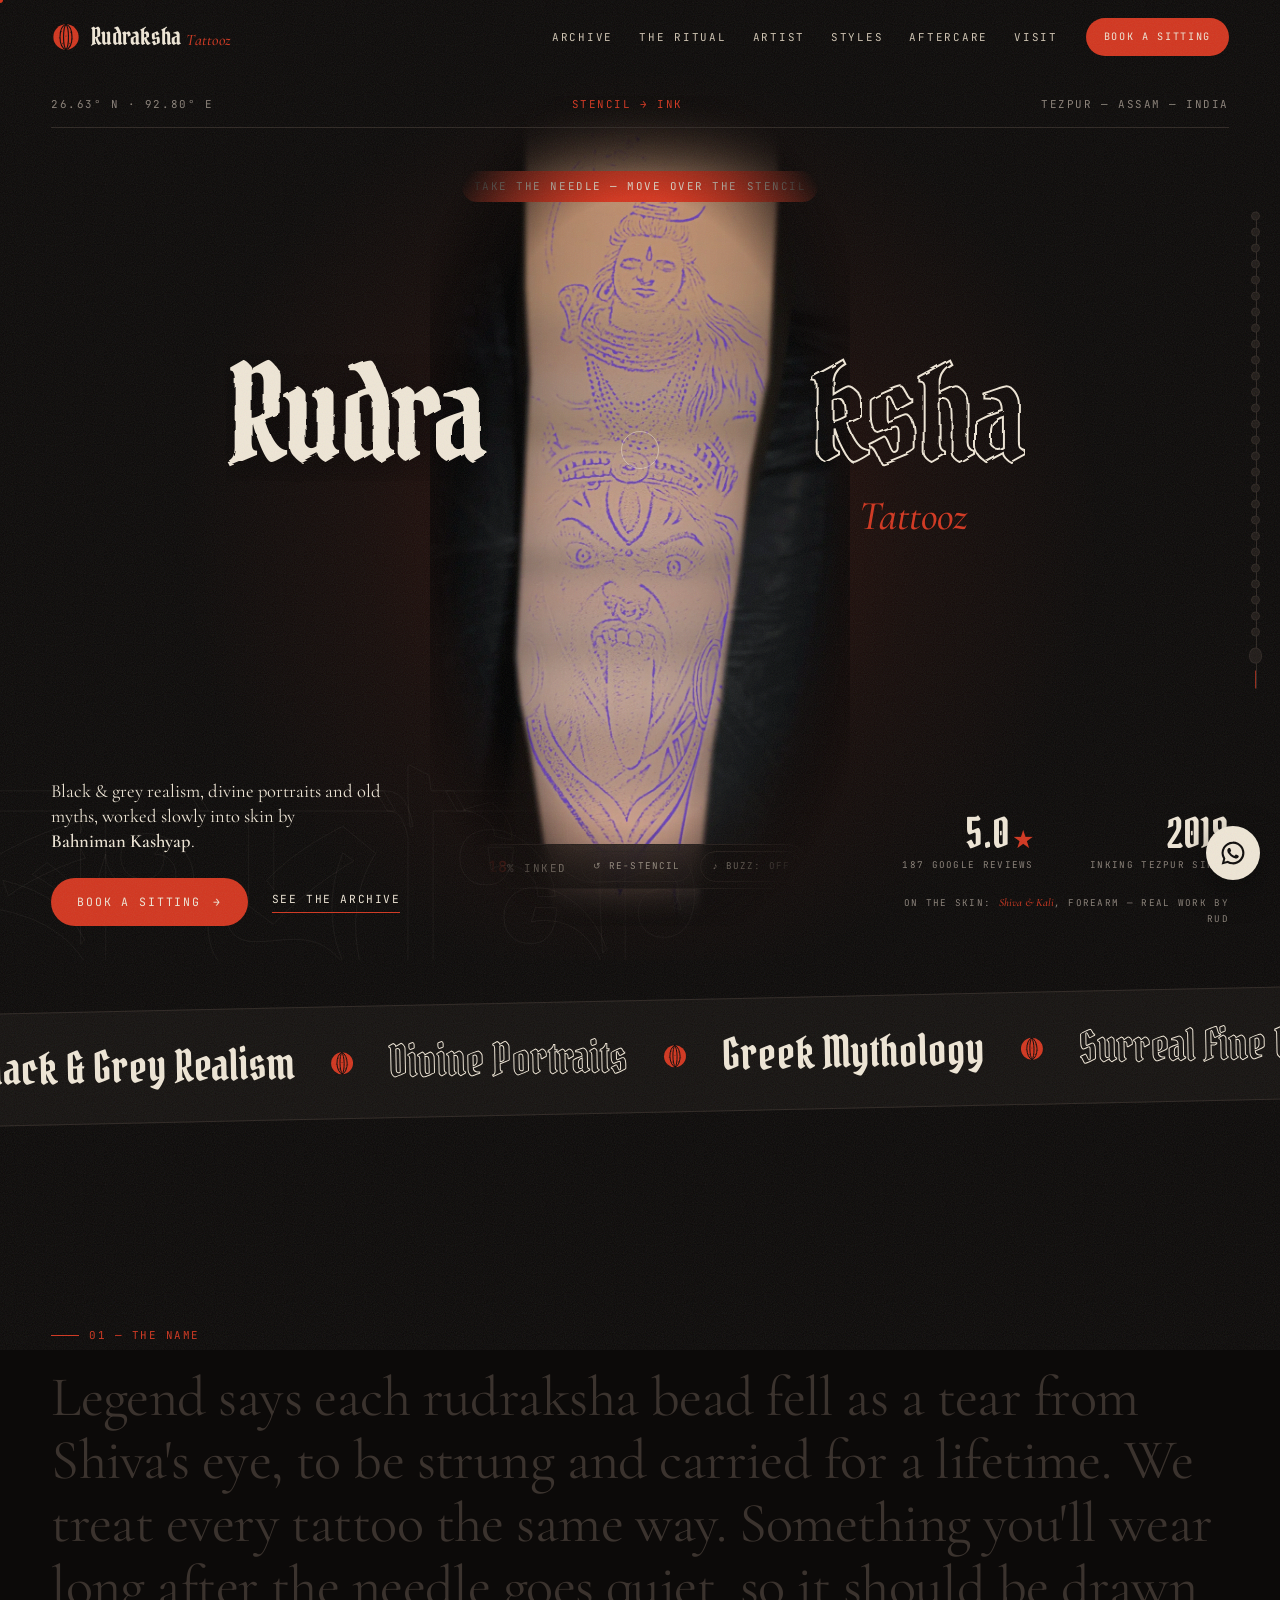
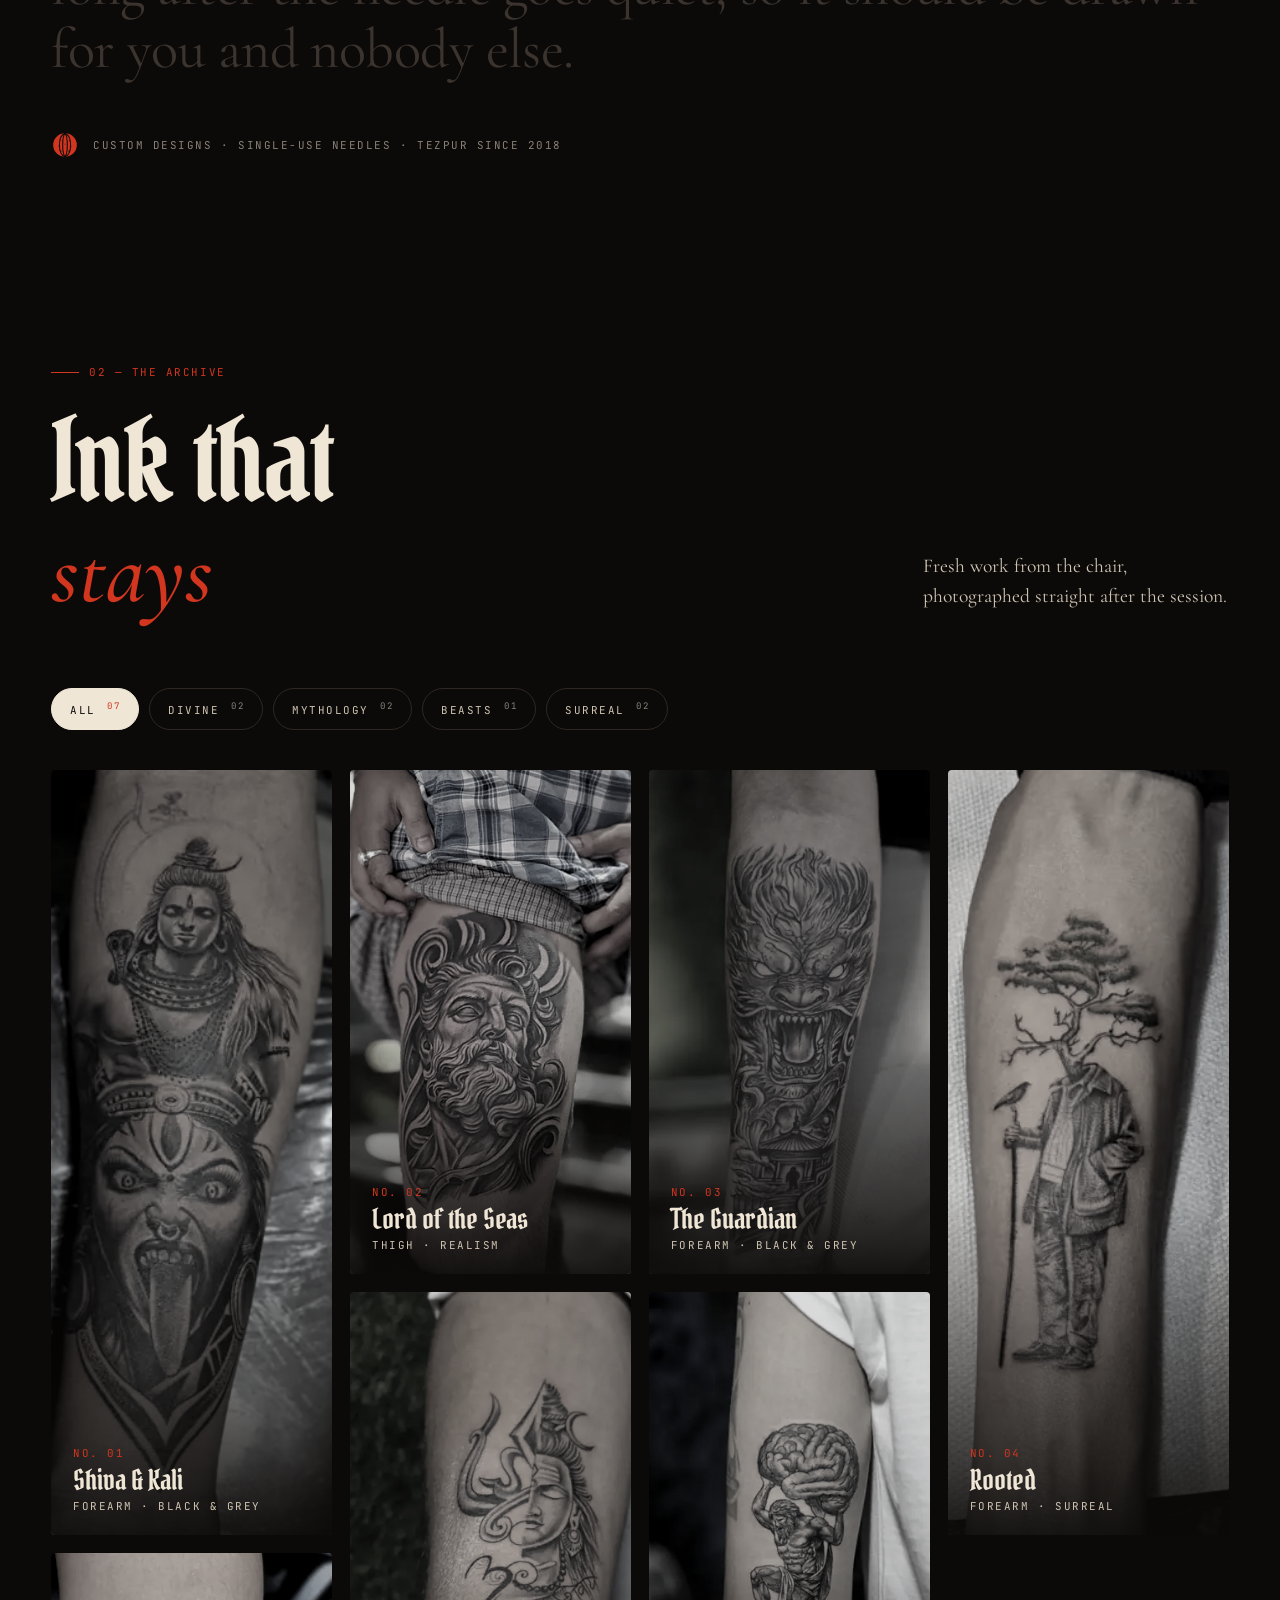
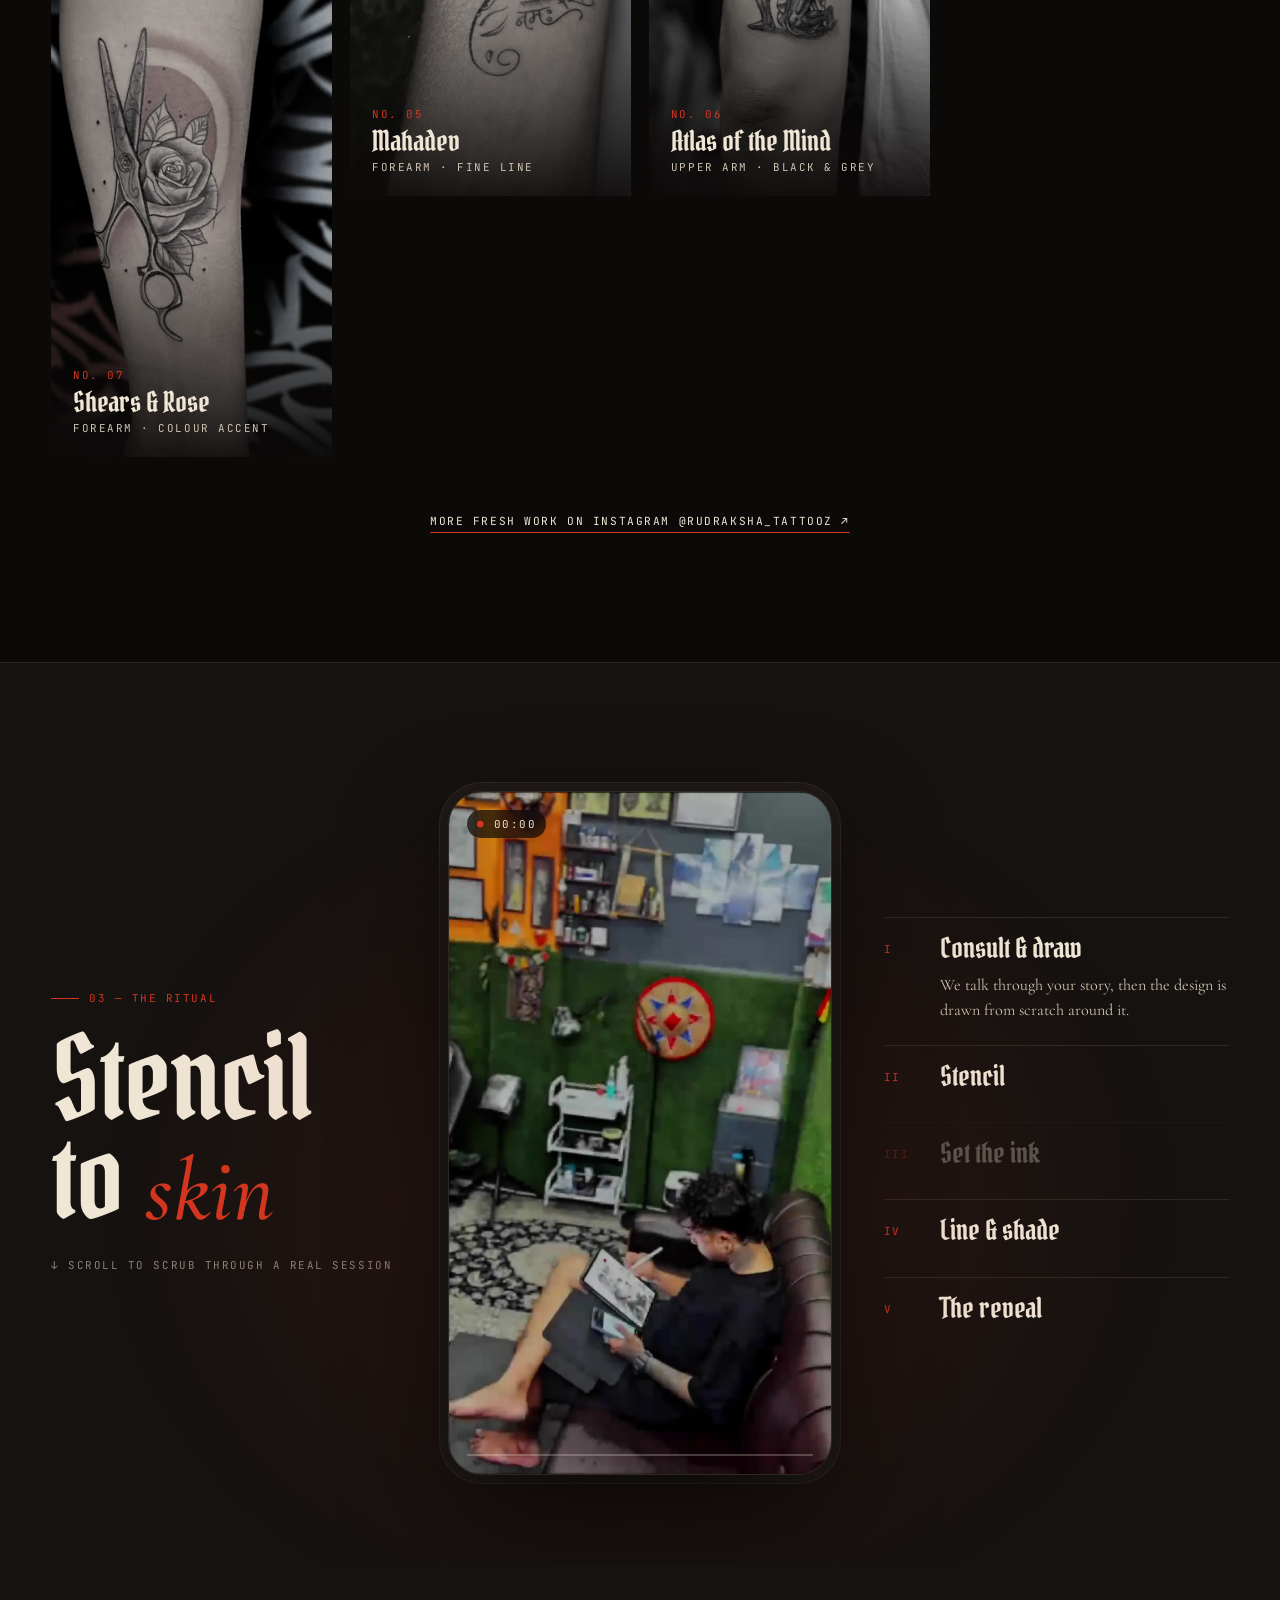
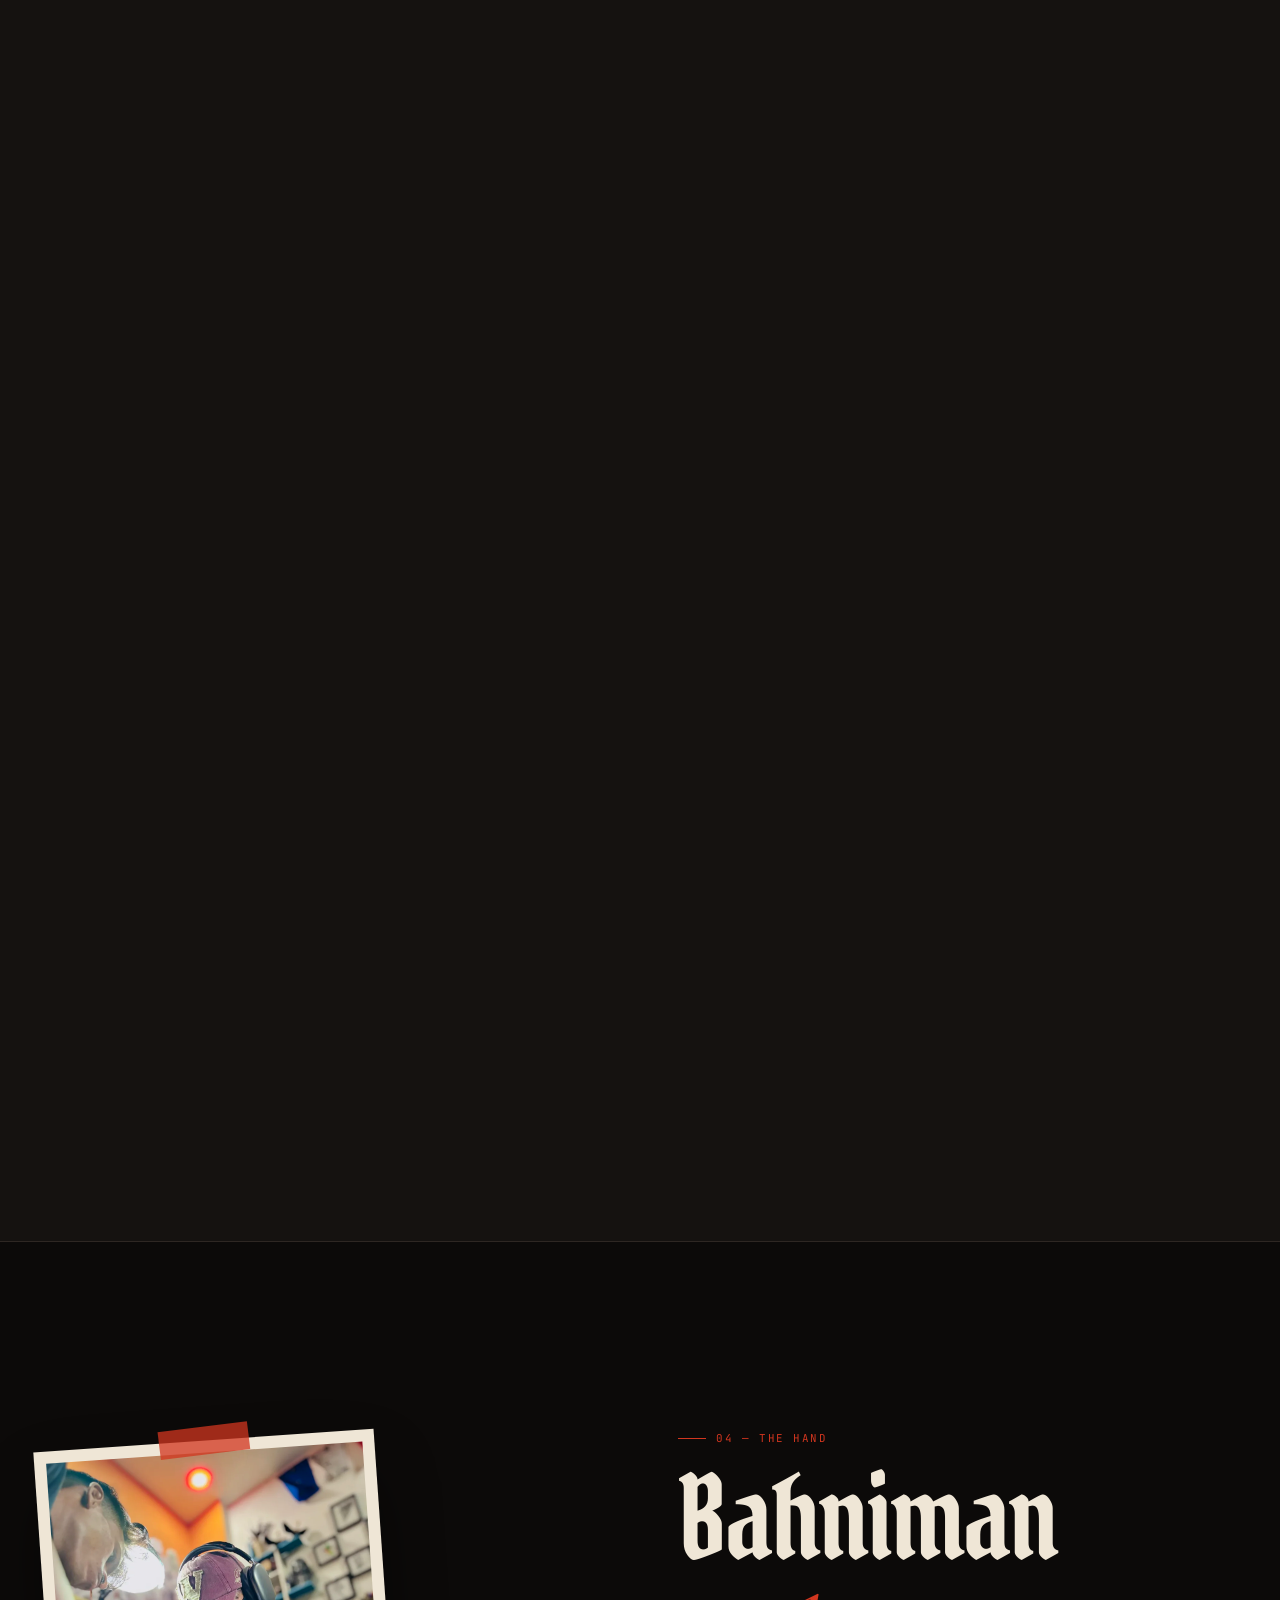
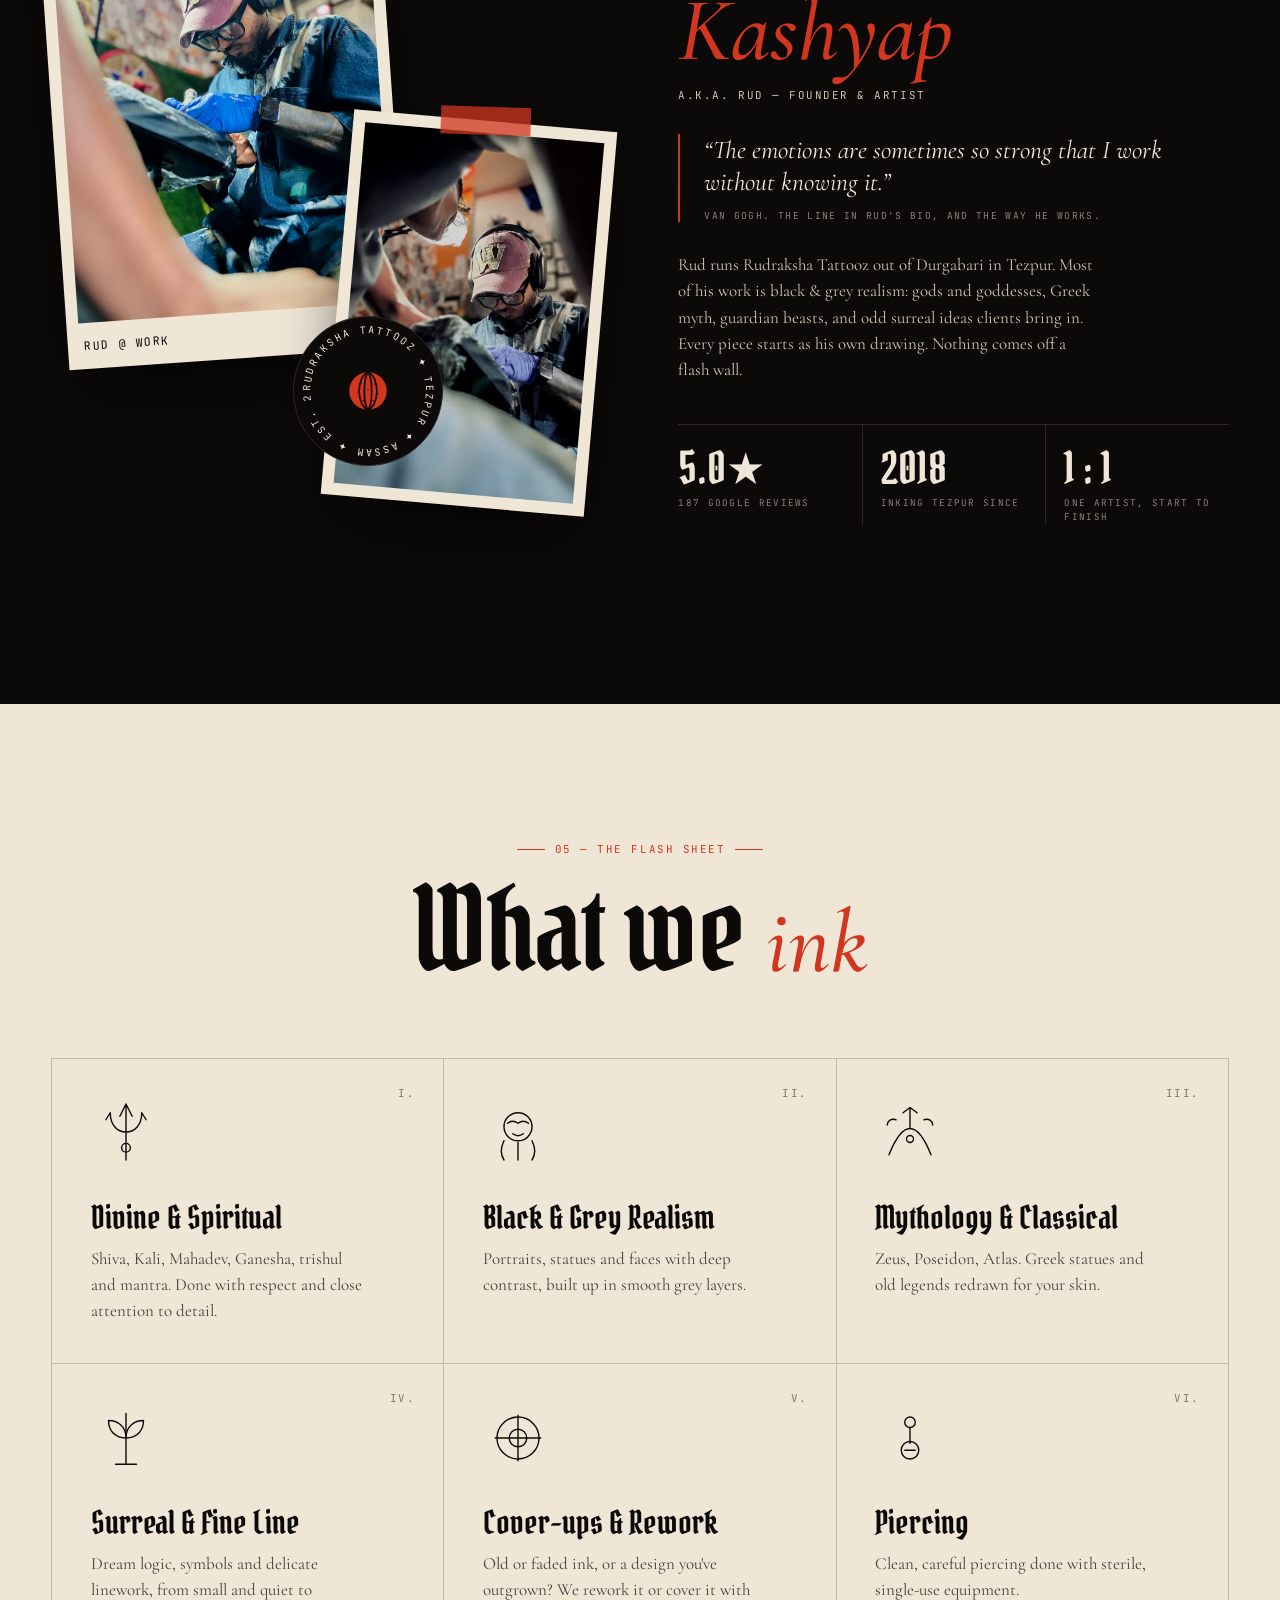
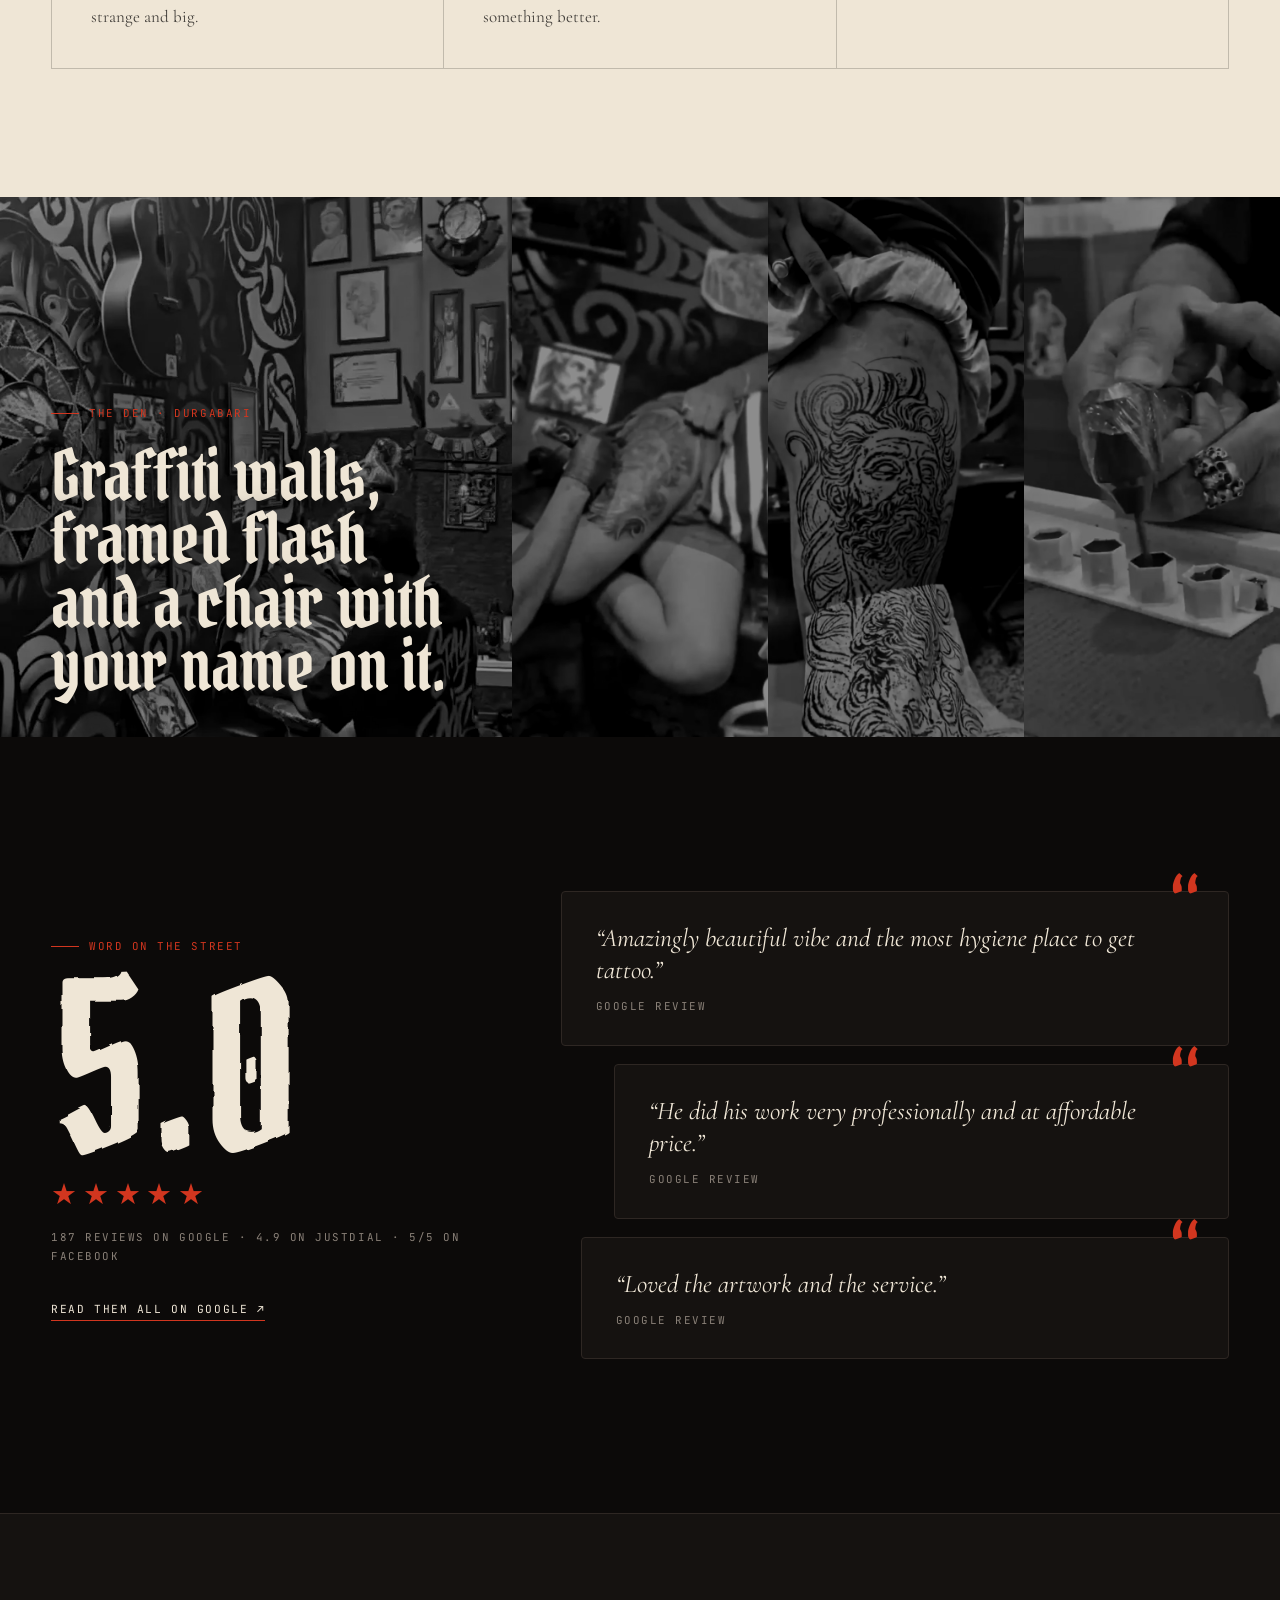
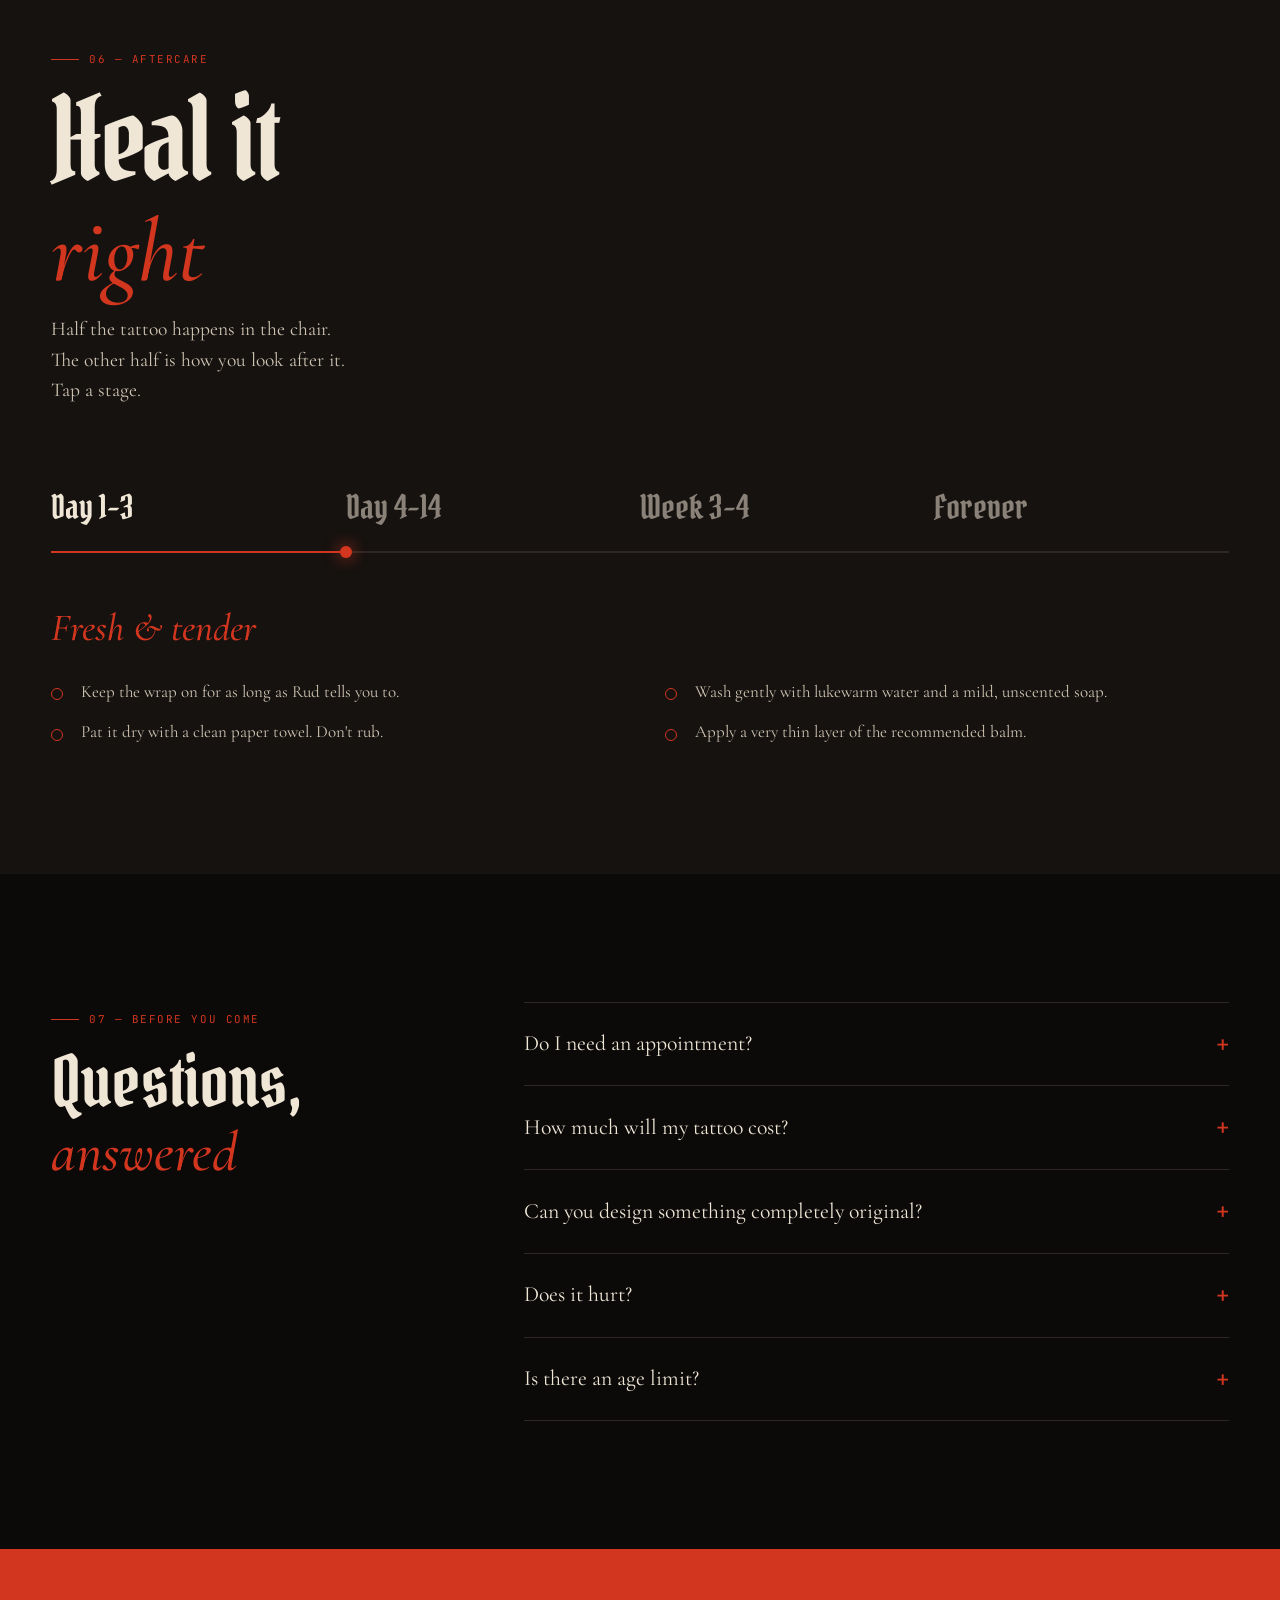
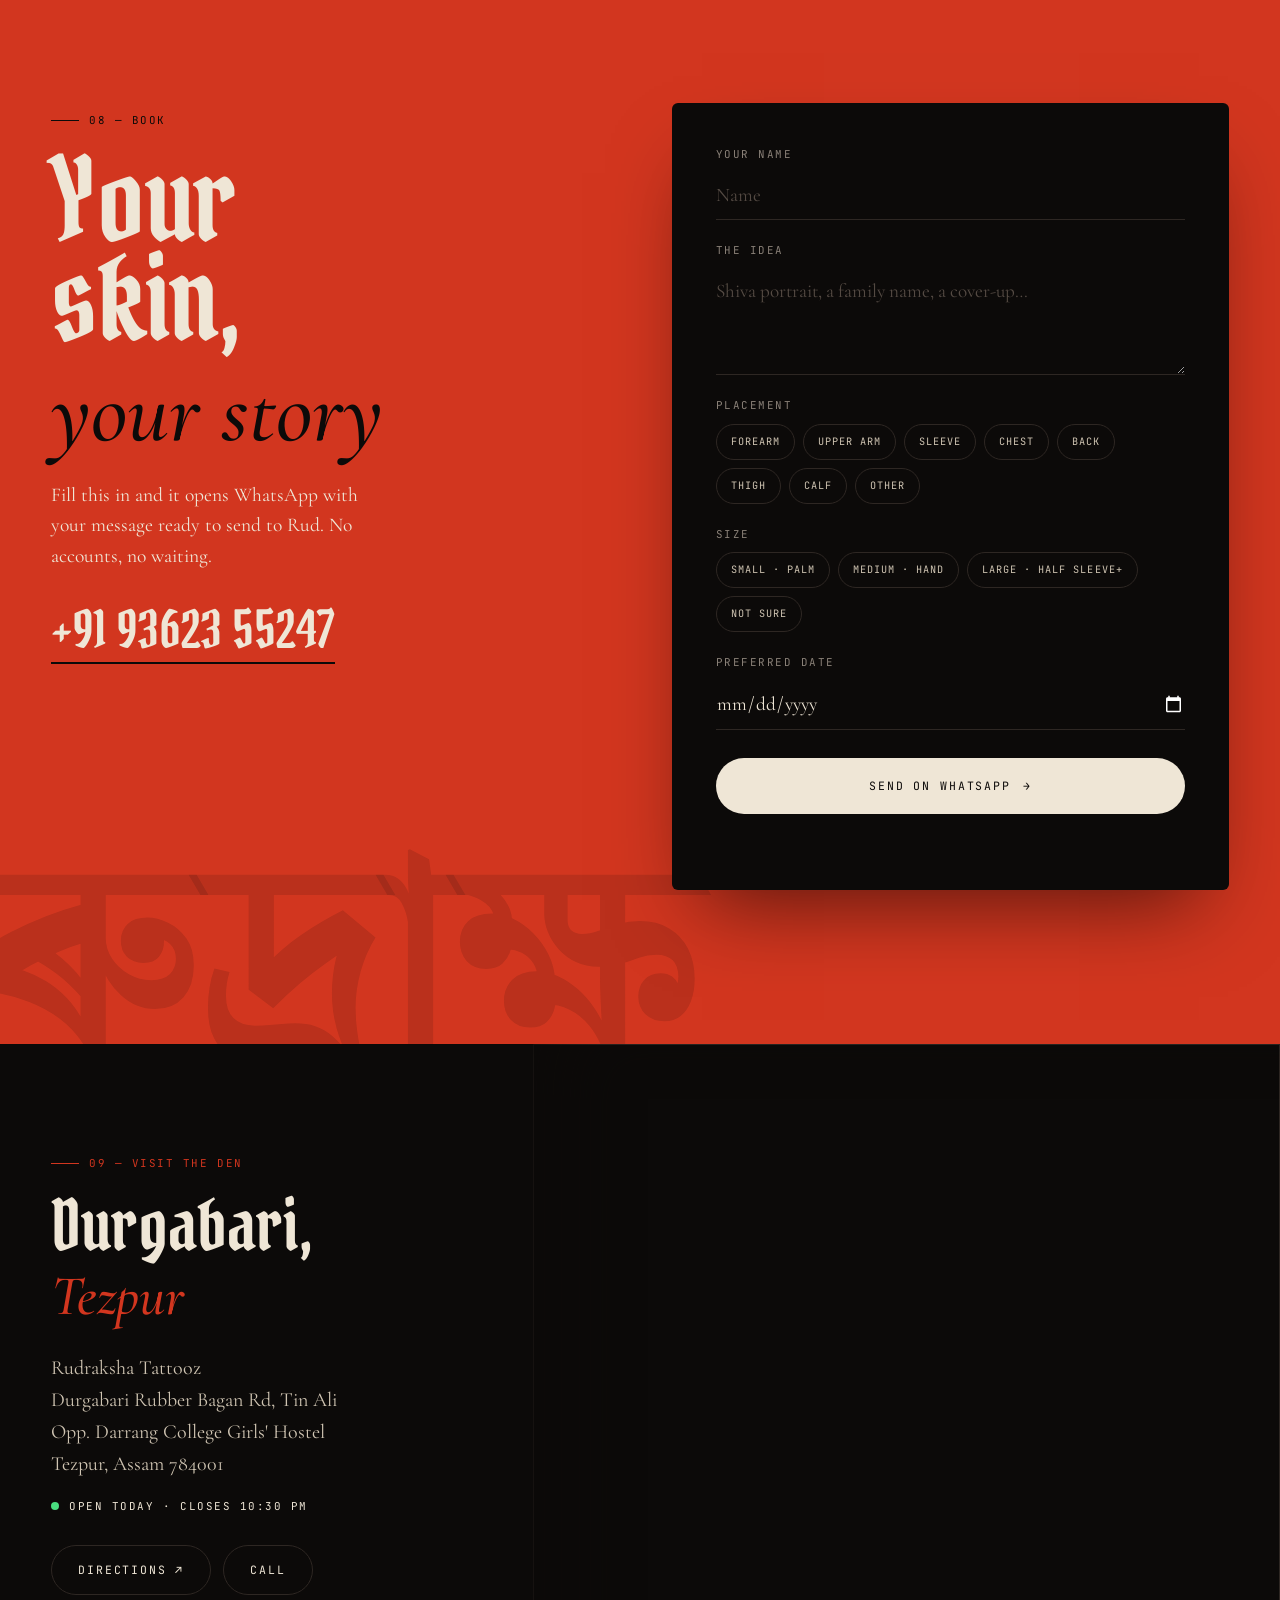
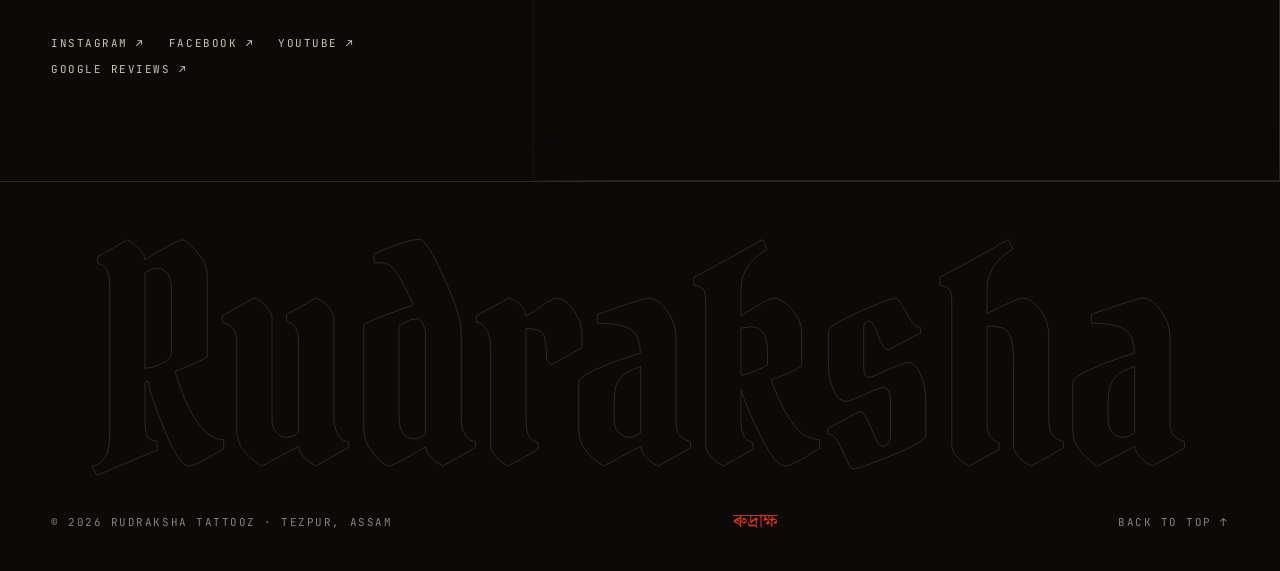
==== commit 784059a5: "Point canonical and share URLs at angsumi.online Co-Authored-By: Claude Opus 5.5 <noreply@anthropic." ====
--- a/index.html
+++ b/index.html
@@ -6,17 +6,17 @@
 <title>Rudraksha Tattooz — Tezpur, Assam</title>
 <meta name="description" content="Rudraksha Tattooz — custom black & grey realism, divine and mythological tattoos and piercing by Bahniman Kashyap (Rud). Durgabari, opposite Darrang College, Tezpur, Assam.">
 <meta name="theme-color" content="#0c0a09">
-<link rel="canonical" href="https://angsumi.github.io/rudraksha-tattooz/">
+<link rel="canonical" href="https://angsumi.online/rudraksha-tattooz/">
 <meta property="og:type" content="website">
-<meta property="og:url" content="https://angsumi.github.io/rudraksha-tattooz/">
+<meta property="og:url" content="https://angsumi.online/rudraksha-tattooz/">
 <meta property="og:site_name" content="Rudraksha Tattooz">
 <meta property="og:title" content="Rudraksha Tattooz — Tezpur, Assam">
 <meta property="og:description" content="Custom black & grey realism, divine portraits and mythology. Ink carried for a lifetime.">
-<meta property="og:image" content="https://angsumi.github.io/rudraksha-tattooz/assets/img/og.jpg">
+<meta property="og:image" content="https://angsumi.online/rudraksha-tattooz/assets/img/og.jpg">
 <meta property="og:image:width" content="1200">
 <meta property="og:image:height" content="630">
 <meta name="twitter:card" content="summary_large_image">
-<meta name="twitter:image" content="https://angsumi.github.io/rudraksha-tattooz/assets/img/og.jpg">
+<meta name="twitter:image" content="https://angsumi.online/rudraksha-tattooz/assets/img/og.jpg">
 <link rel="apple-touch-icon" href="assets/img/apple-touch-icon.png">
 <link rel="icon" href="data:image/svg+xml,%3Csvg xmlns='http://www.w3.org/2000/svg' viewBox='0 0 64 64'%3E%3Ccircle cx='32' cy='32' r='26' fill='%23d2361f'/%3E%3Cpath d='M32 6c-9 8-9 44 0 52M32 6c9 8 9 44 0 52M32 6c-18 6-18 46 0 52M32 6c18 6 18 46 0 52' fill='none' stroke='%230c0a09' stroke-width='3'/%3E%3C/svg%3E">
 <link rel="preconnect" href="https://fonts.googleapis.com">
@@ -31,8 +31,8 @@
   "@context": "https://schema.org",
   "@type": "TattooParlor",
   "name": "Rudraksha Tattooz",
-  "image": "https://angsumi.github.io/rudraksha-tattooz/assets/img/og.jpg",
-  "url": "https://angsumi.github.io/rudraksha-tattooz/",
+  "image": "https://angsumi.online/rudraksha-tattooz/assets/img/og.jpg",
+  "url": "https://angsumi.online/rudraksha-tattooz/",
   "telephone": "+91 93623 55247",
   "address": {"@type": "PostalAddress","streetAddress": "Durgabari Rubber Bagan Rd, opposite Darrang College Girls Hostel, Tin Ali","postalCode": "784001","addressLocality": "Tezpur","addressRegion": "Assam","addressCountry": "IN"},
   "founder": {"@type": "Person","name": "Bahniman Kashyap"},
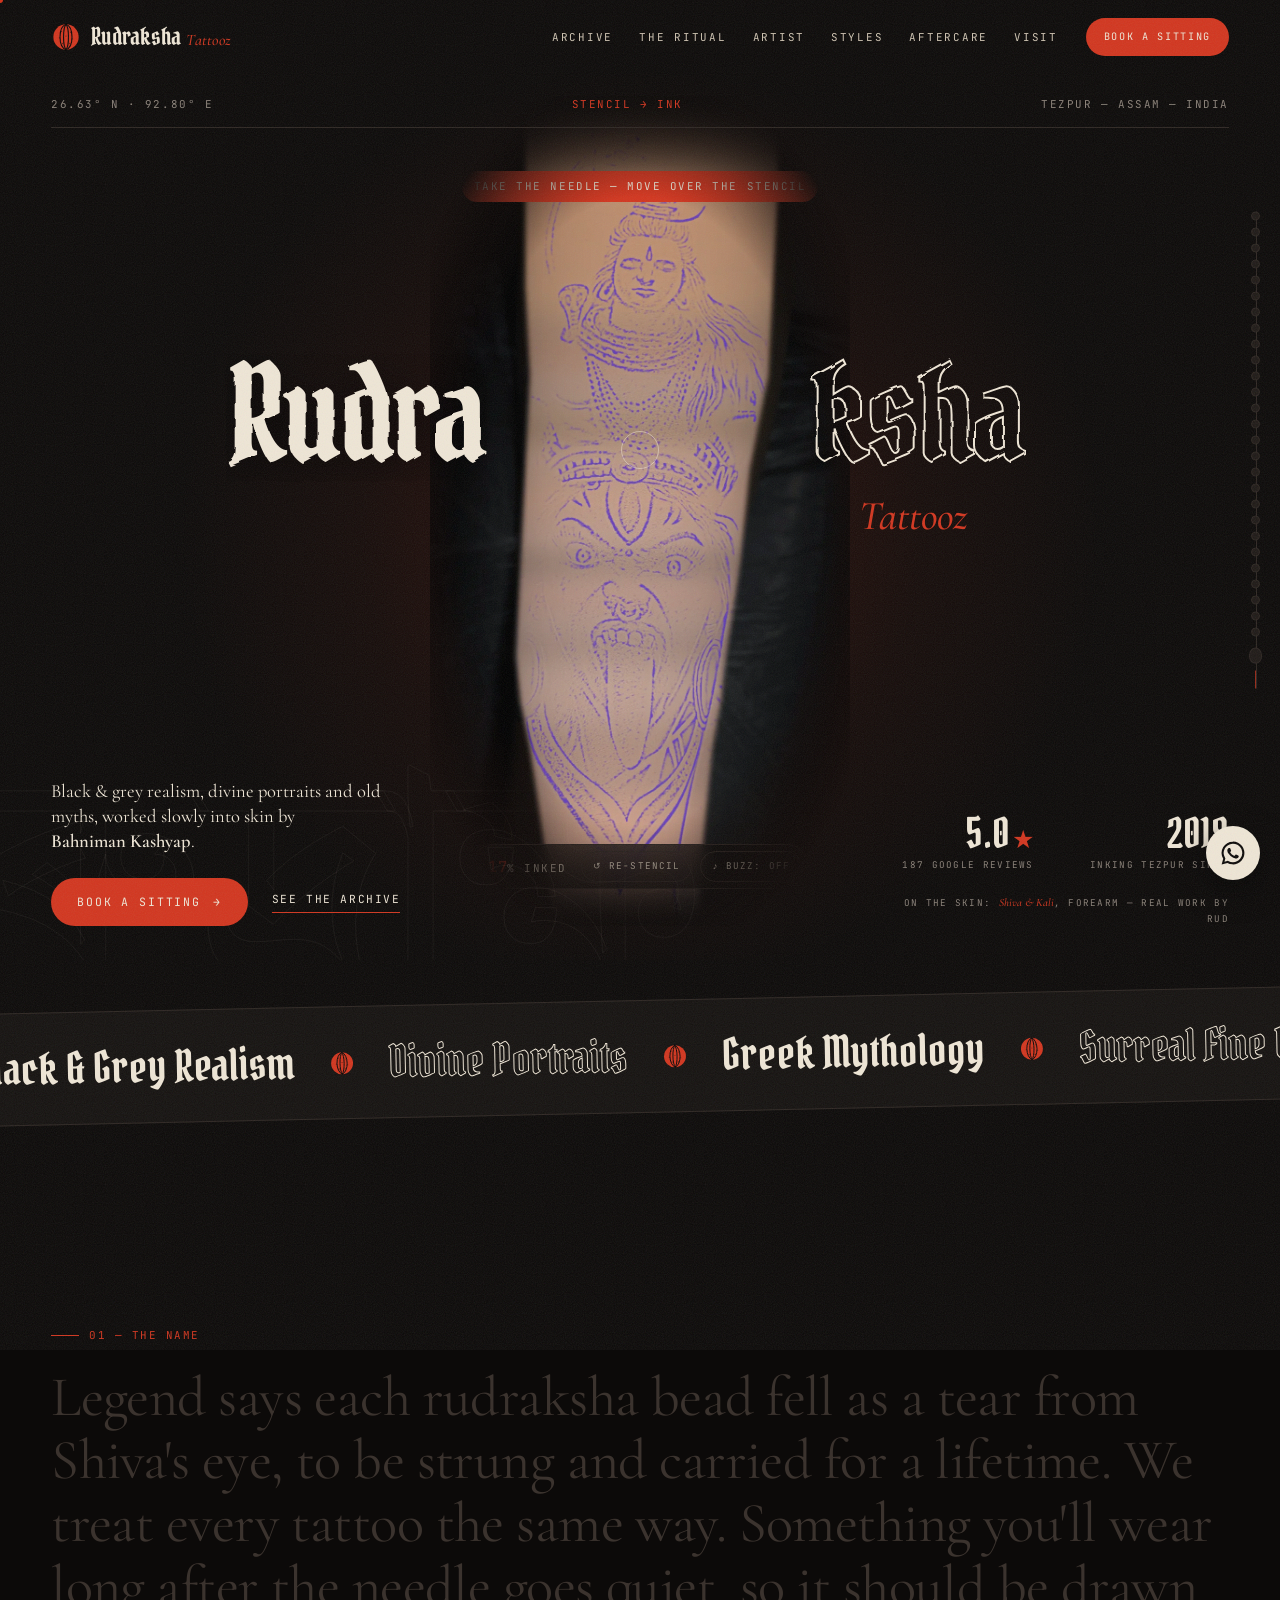
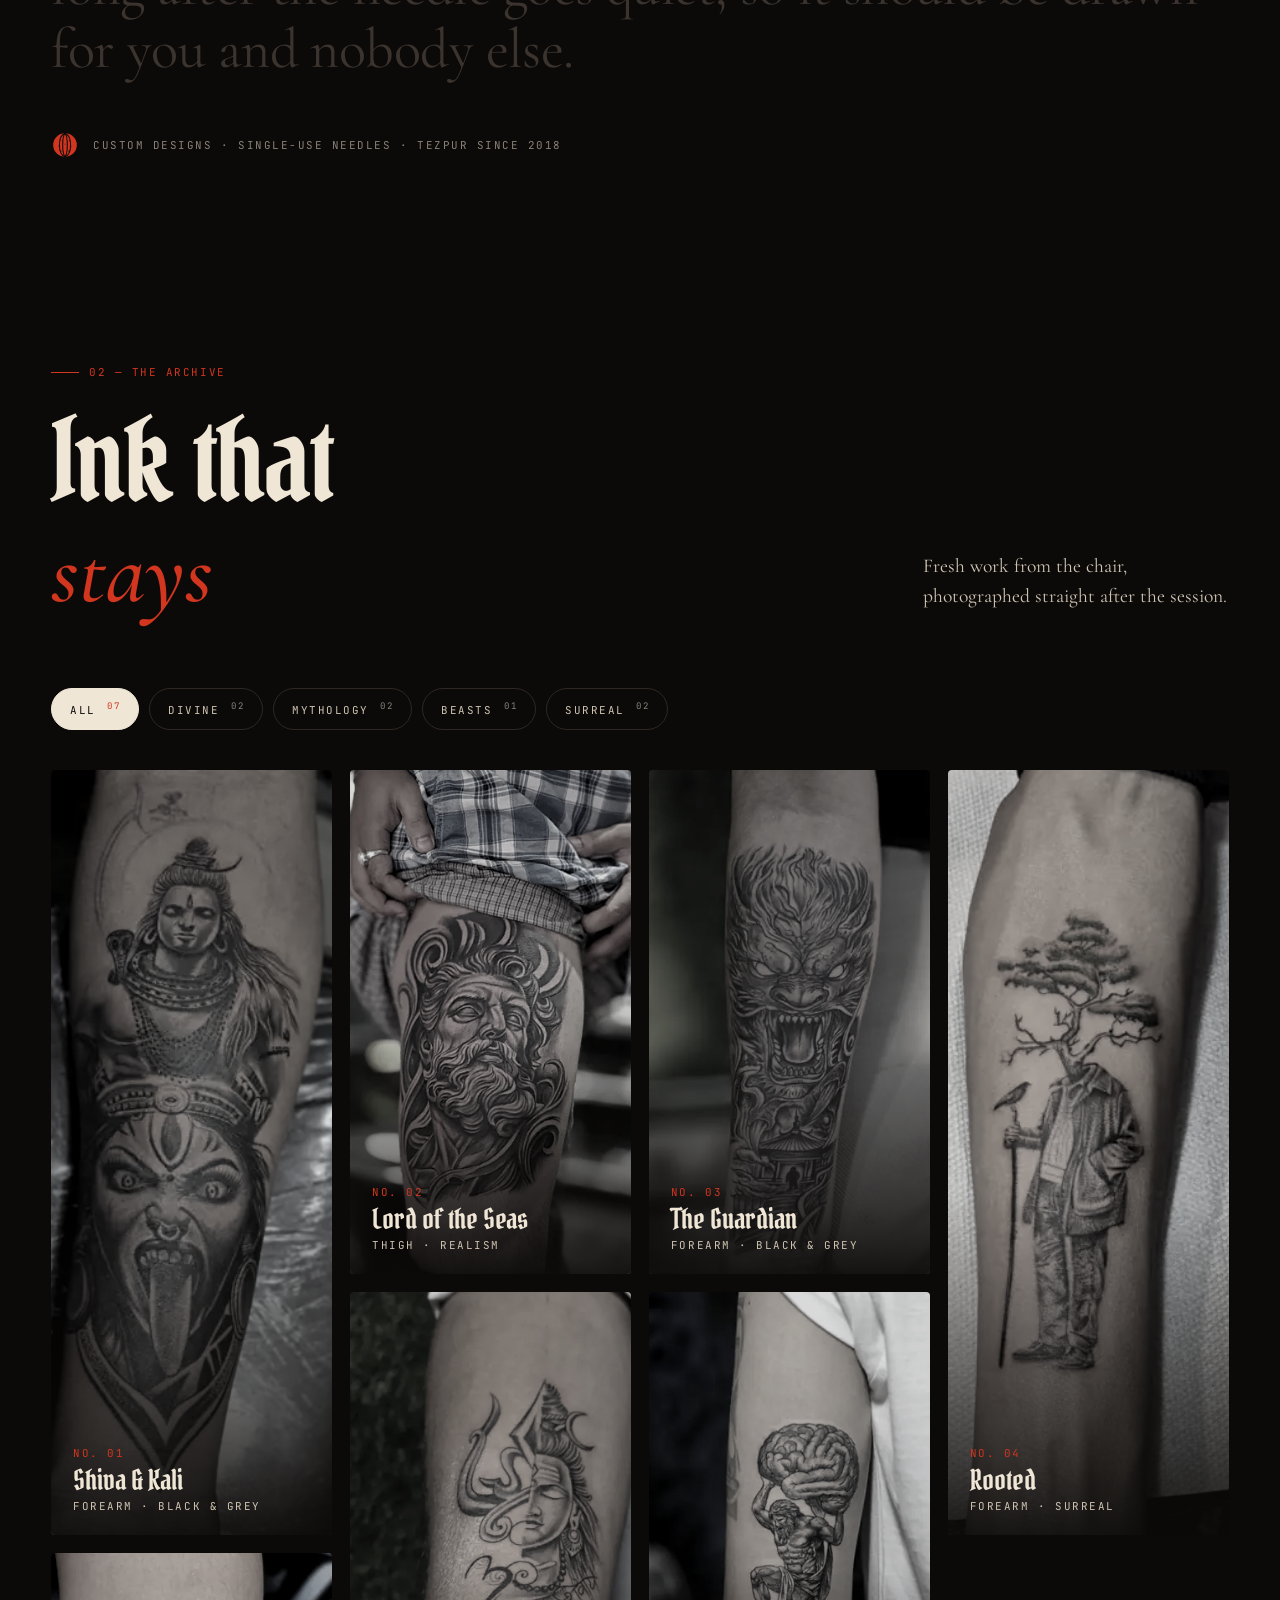
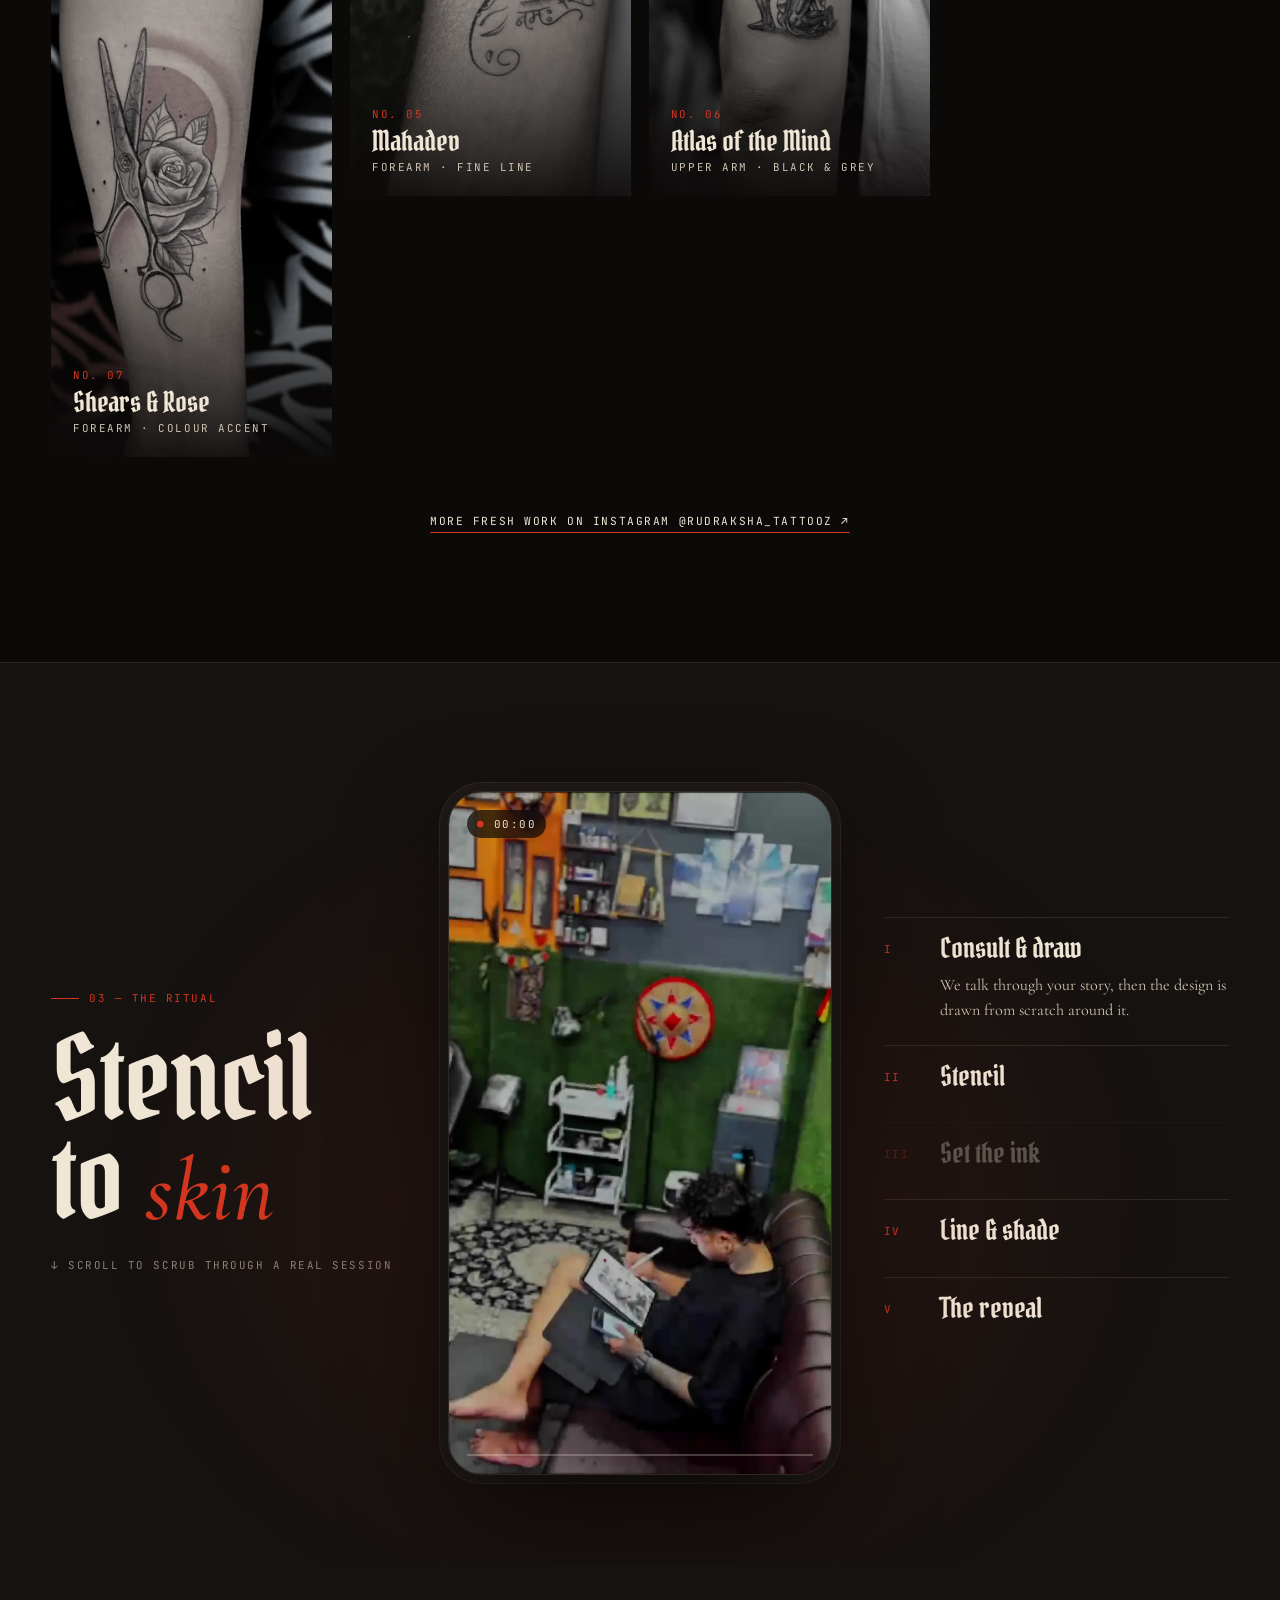
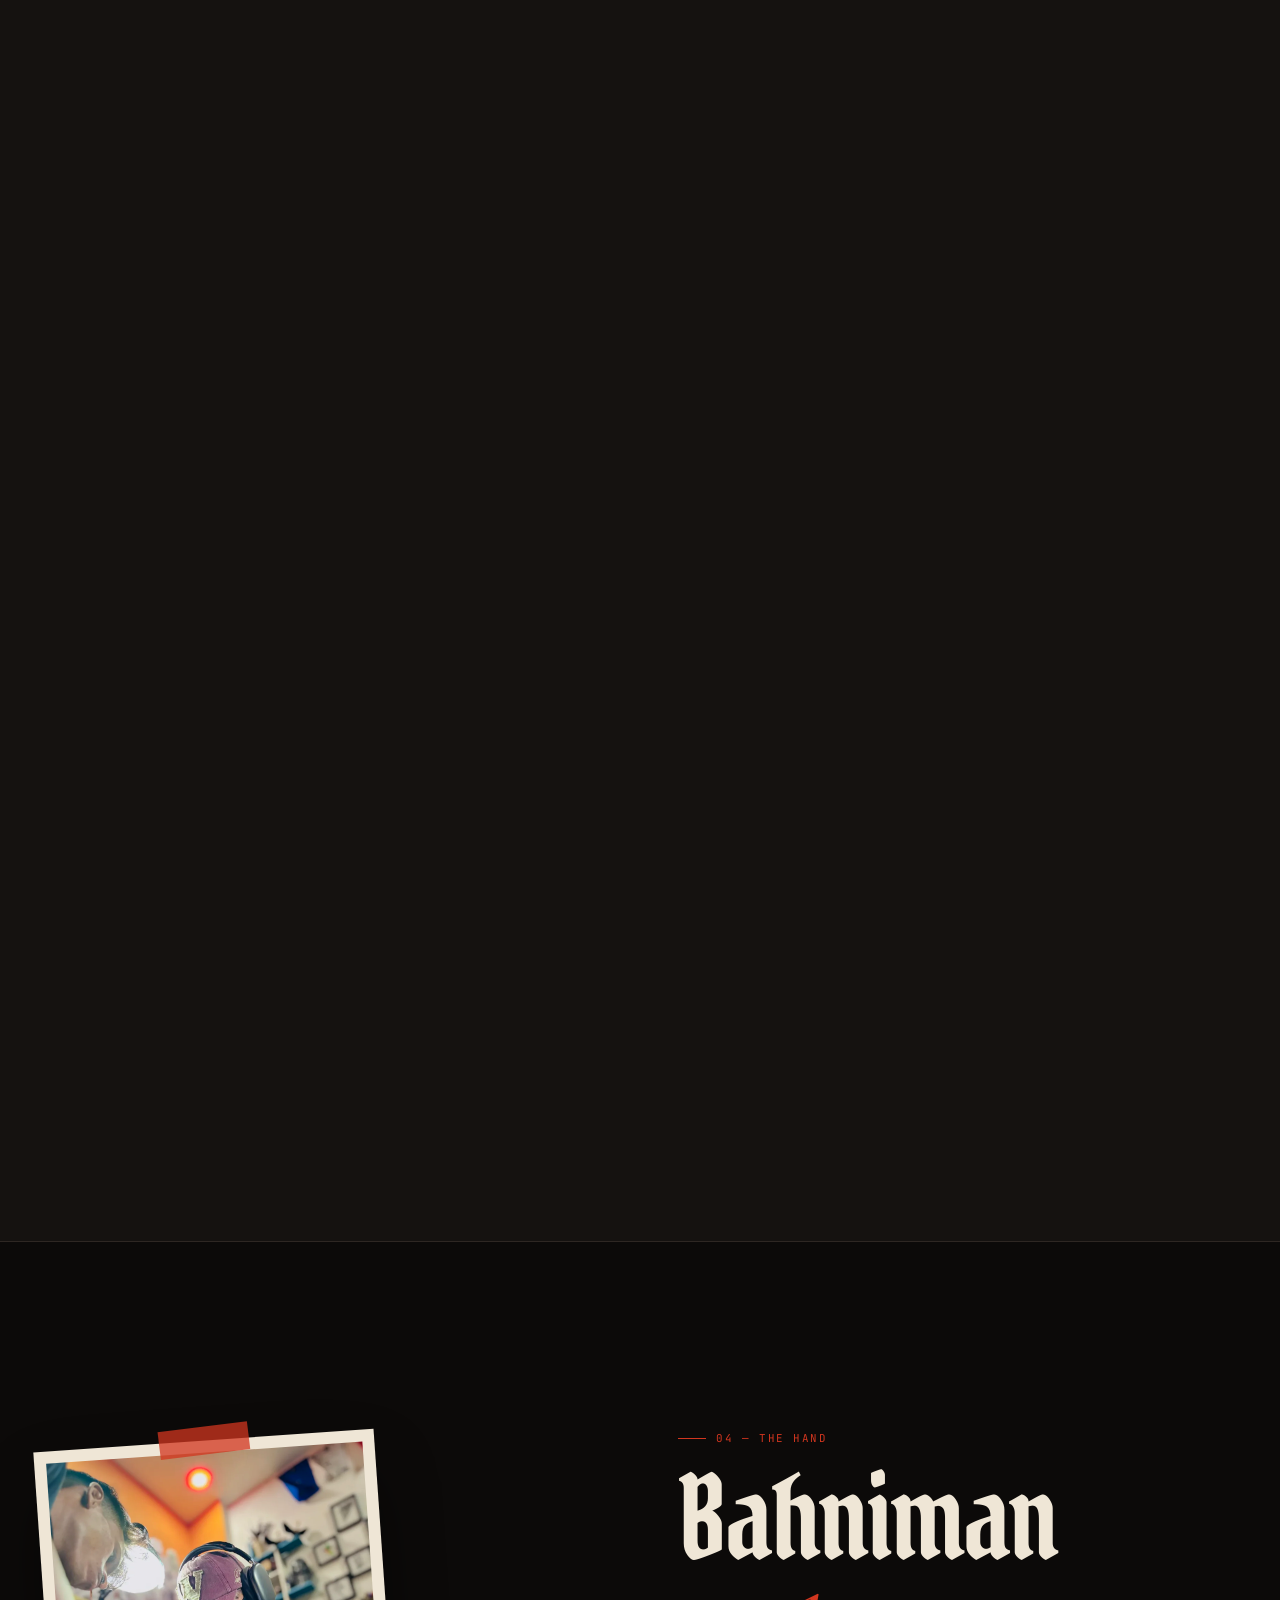
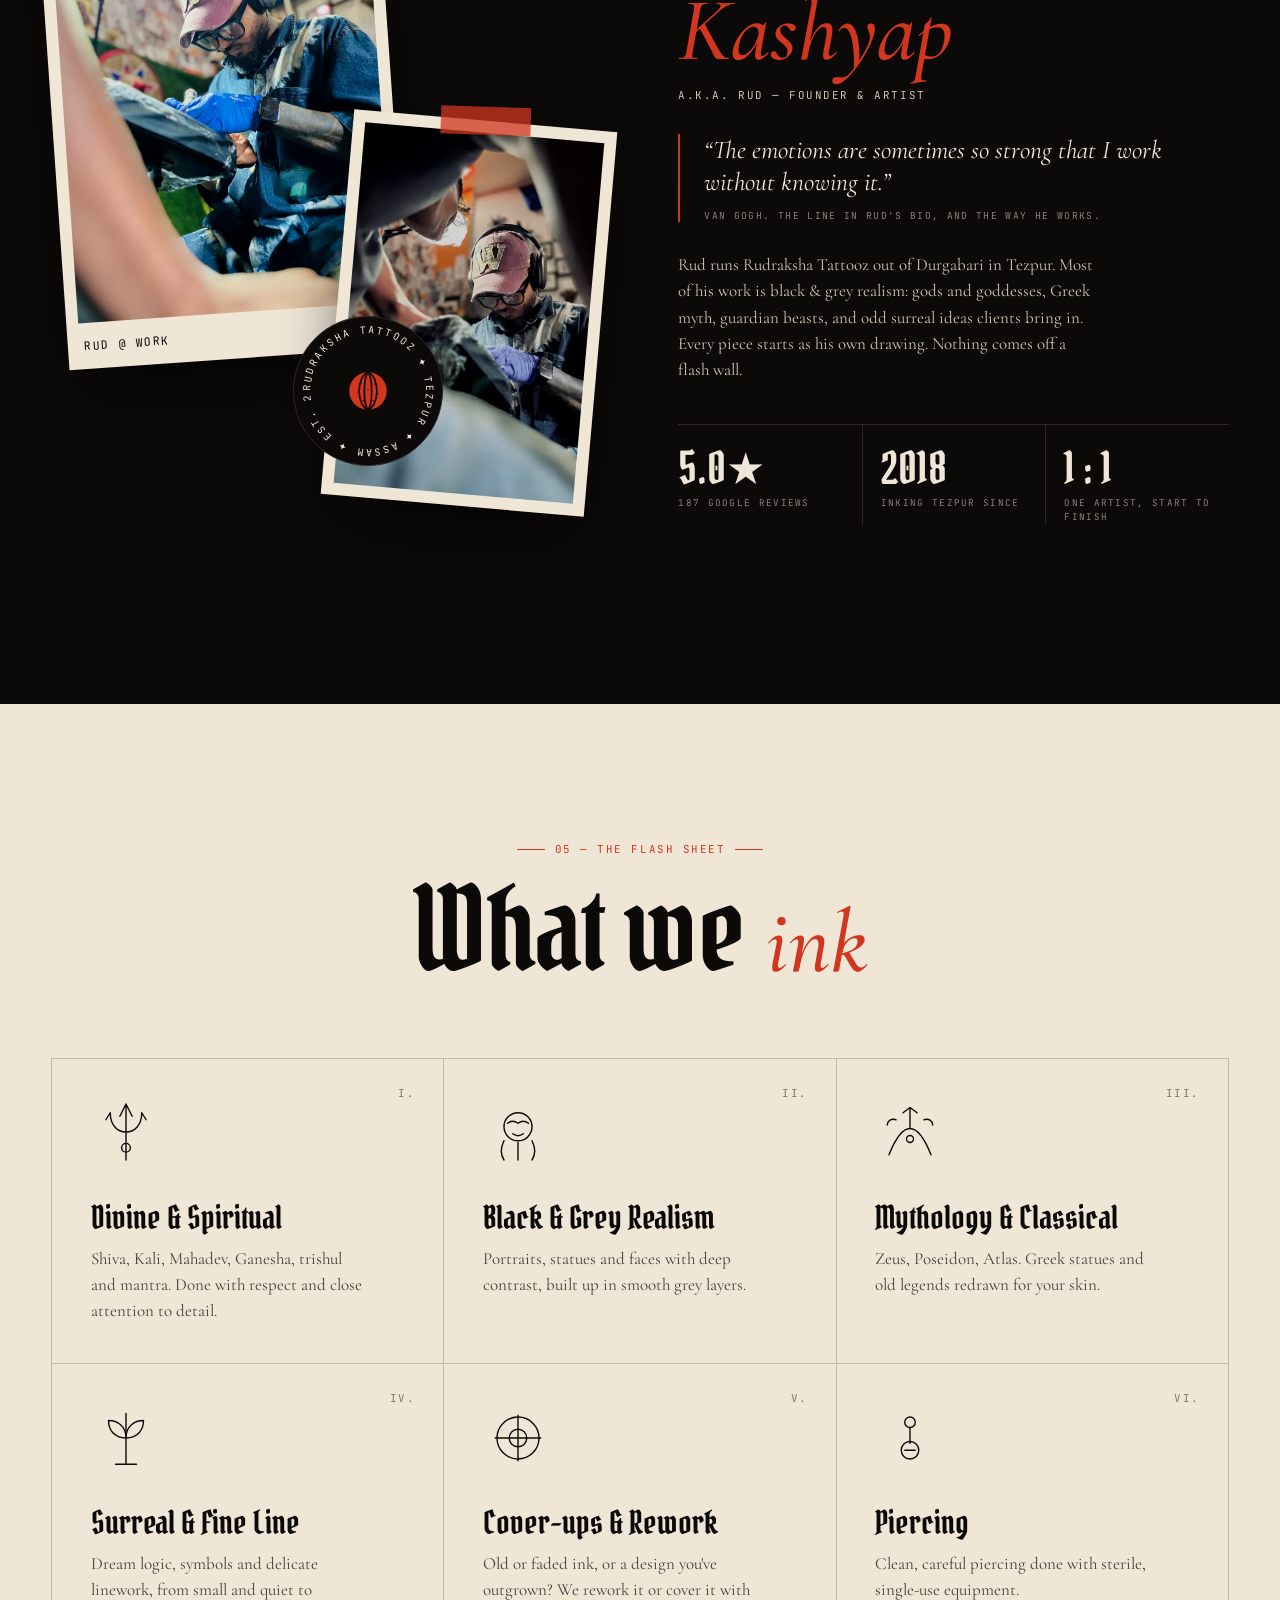
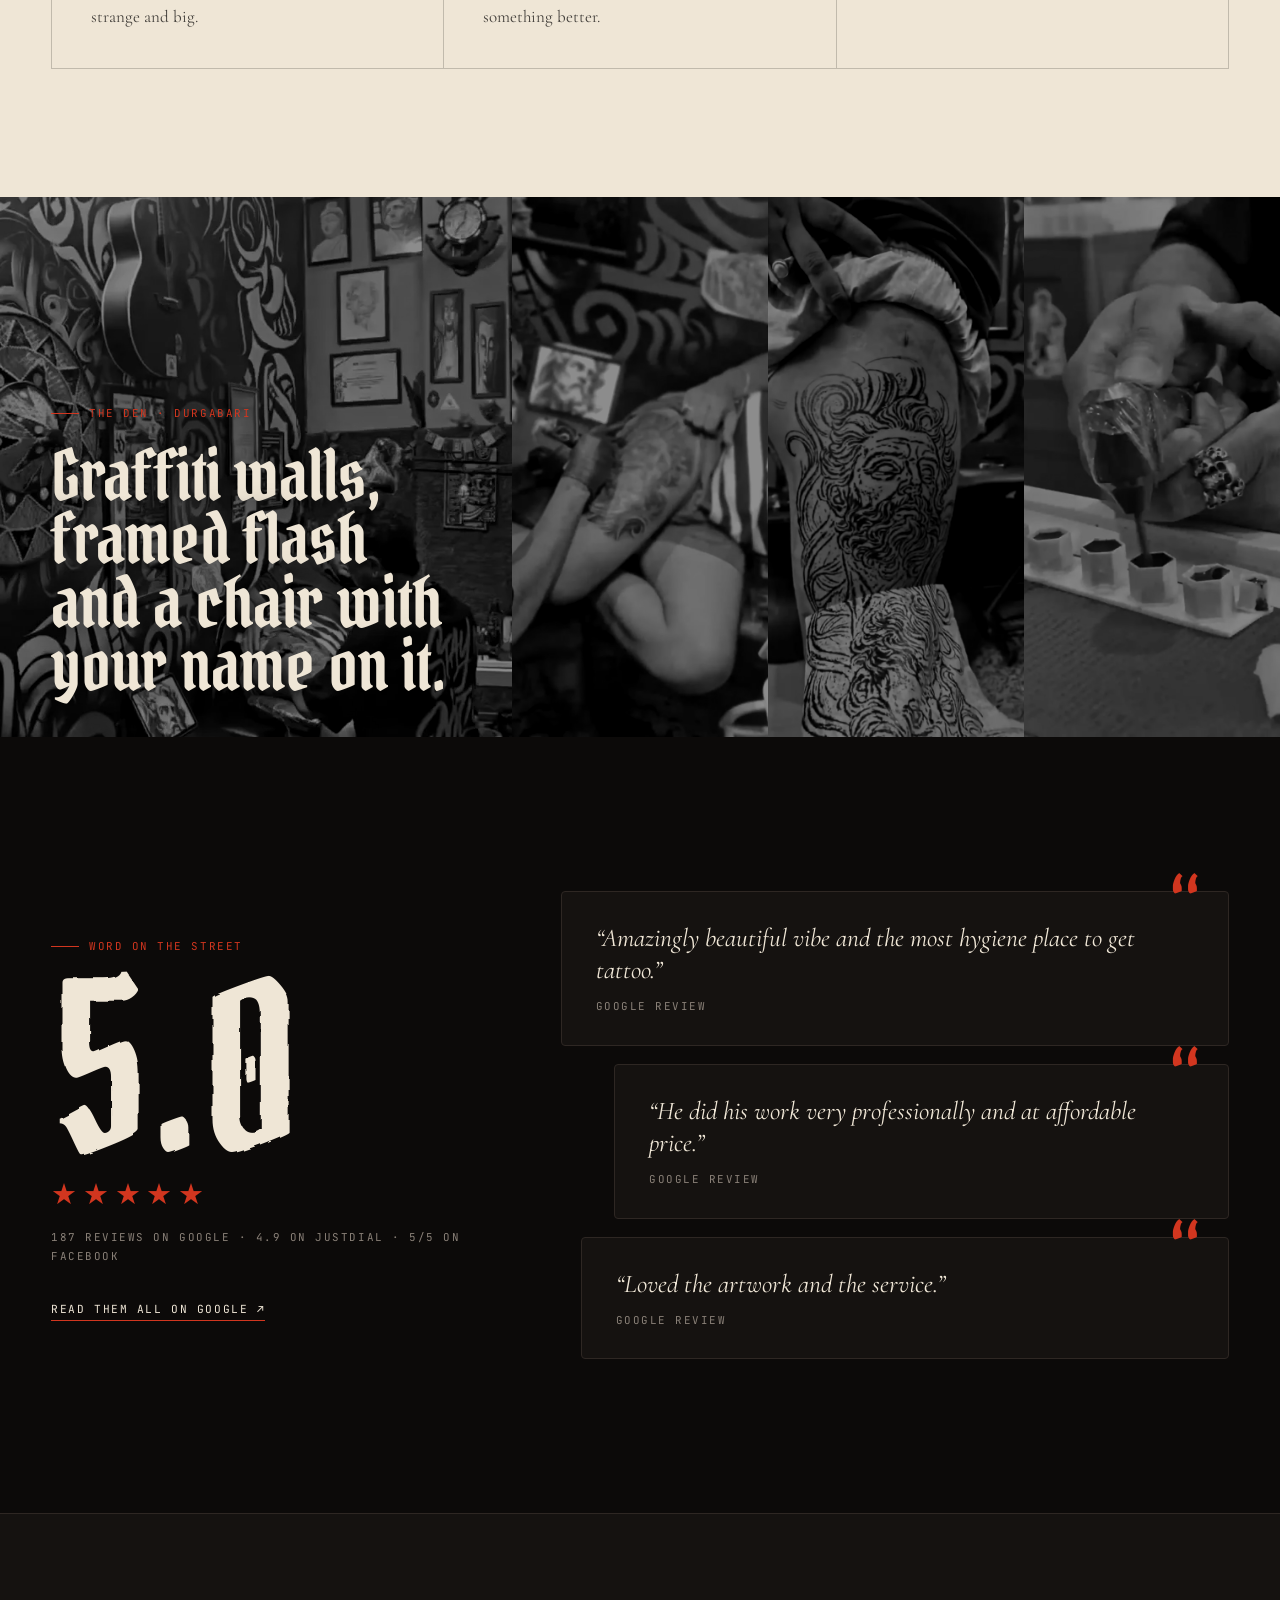
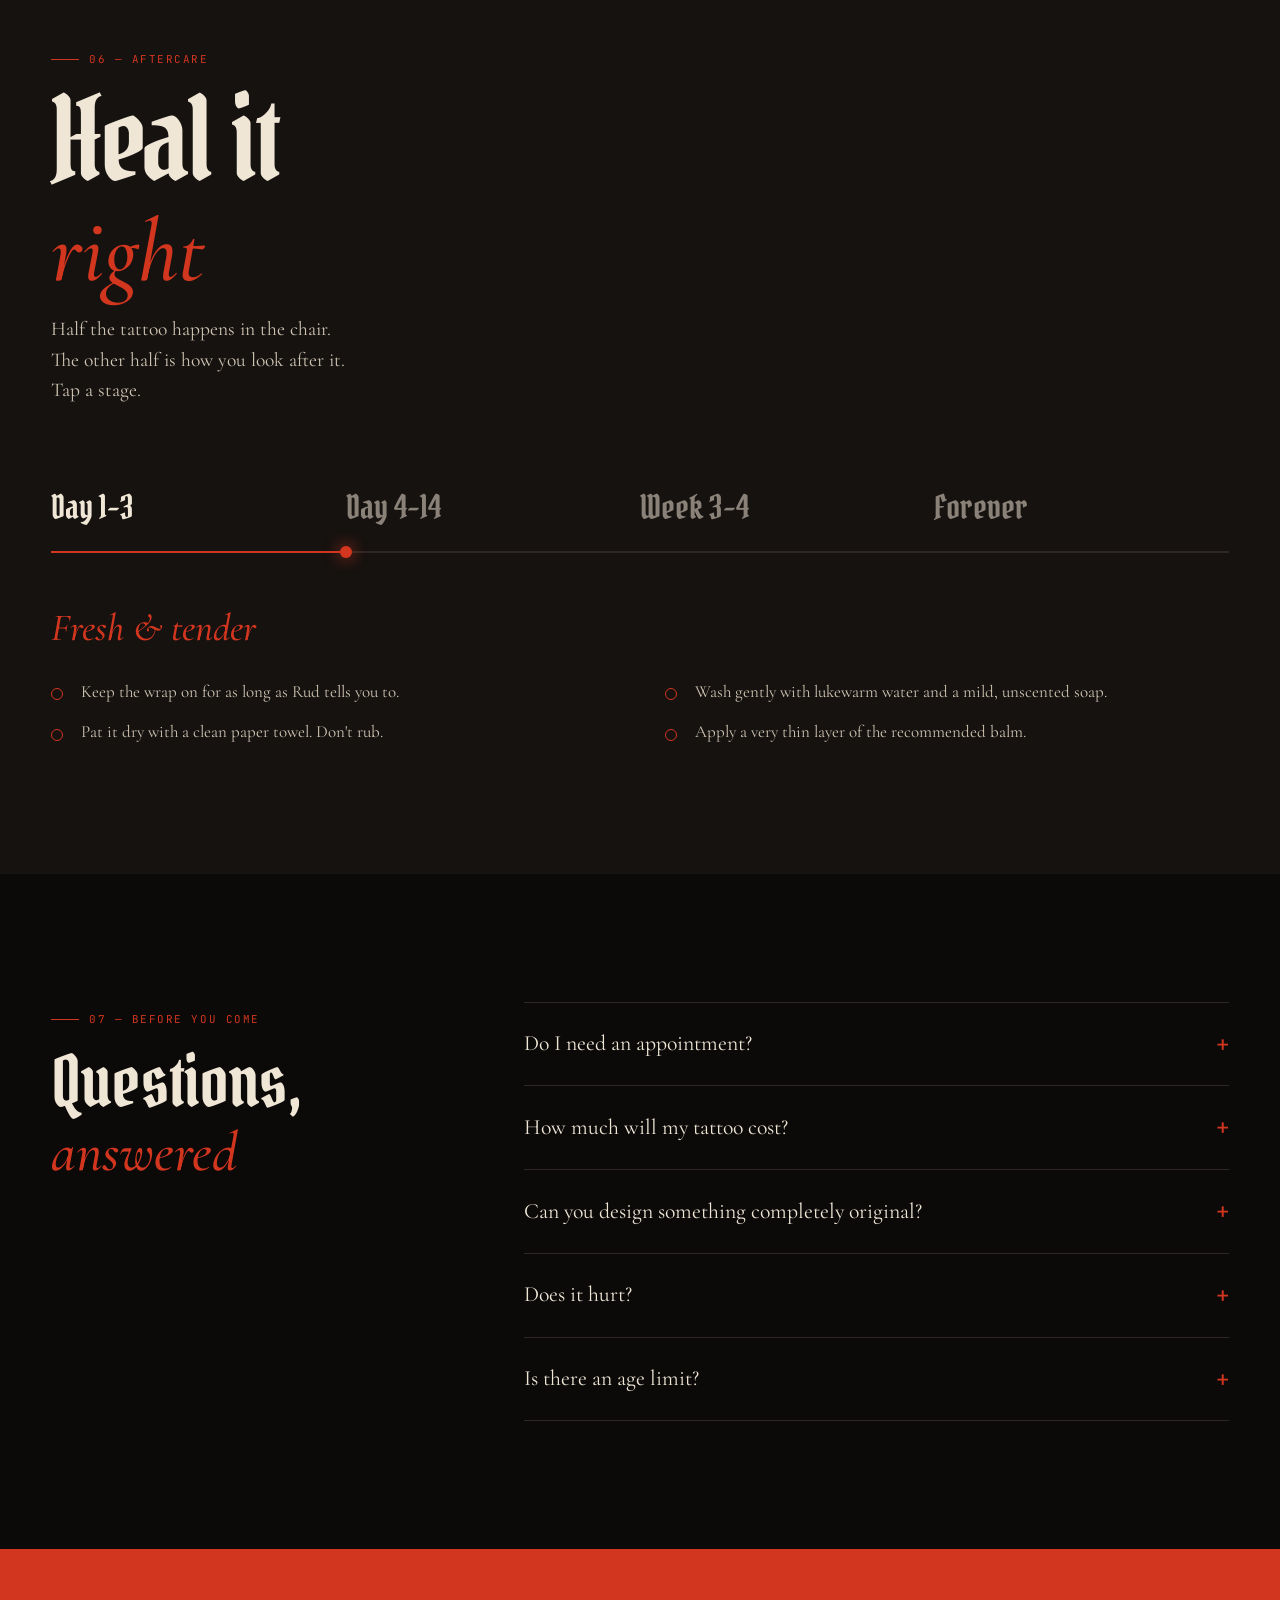
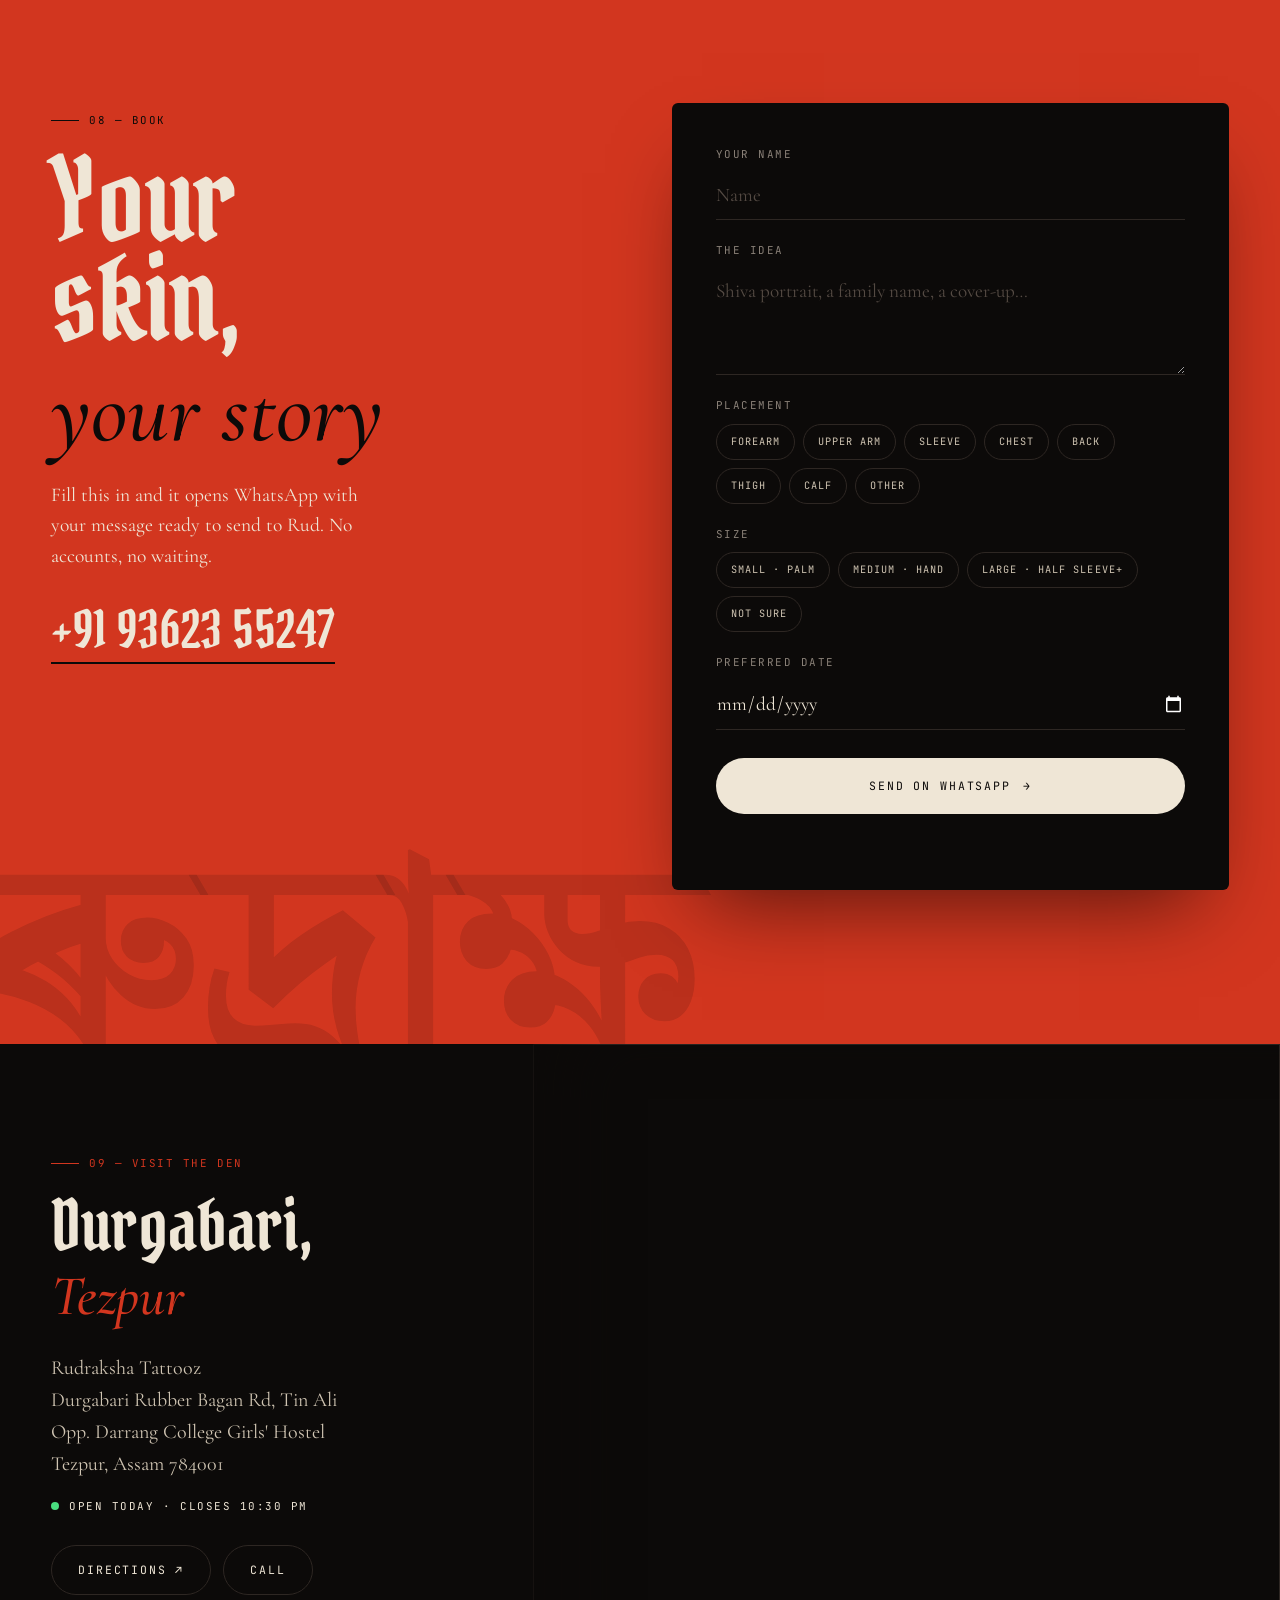
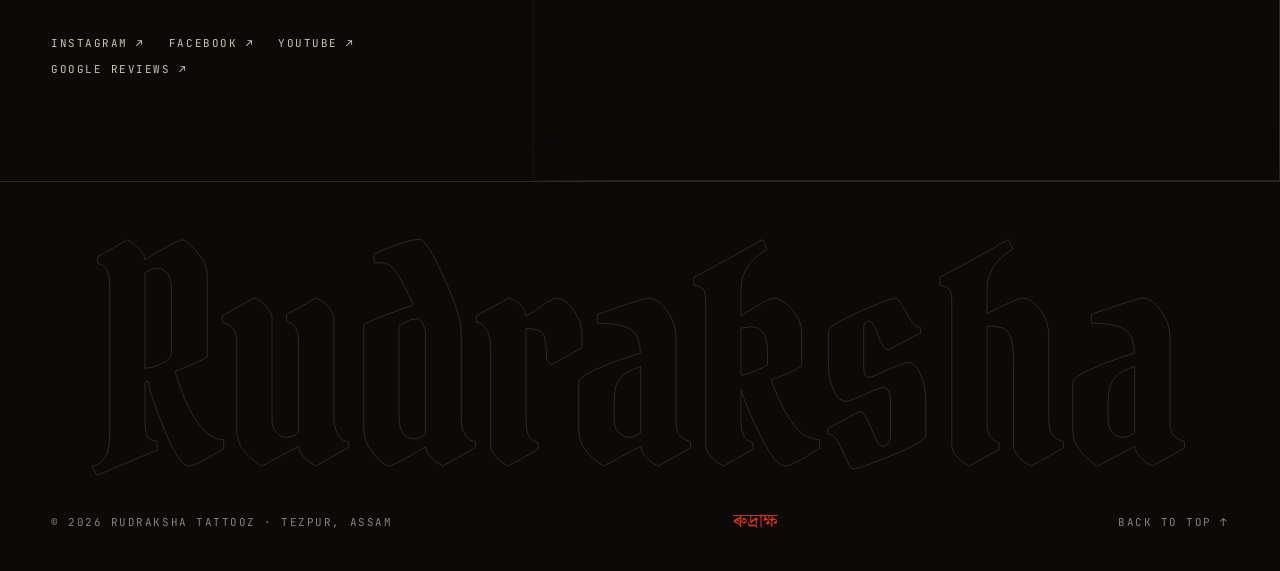
==== commit 6682cb3e: "Fix pull-to-refresh when rubbing the hero on mobile Rubbing the forearm on touch screens triggered t" ====
--- a/index.html
+++ b/index.html
@@ -122,6 +122,7 @@
     <img width="900" height="1781" decoding="async" class="skin__stencil" src="assets/img/hero-stencil.webp" alt="" aria-hidden="true">
     <canvas class="skin__ink" id="inkCanvas" role="img" aria-label="A Shiva and Kali forearm tattoo by Rudraksha Tattooz, being inked over its purple stencil"></canvas>
     <canvas class="skin__red" id="redCanvas" aria-hidden="true"></canvas>
+    <div class="skin__zone" aria-hidden="true"></div>
     <div class="needle" id="needle" aria-hidden="true">
       <svg viewBox="0 0 160 160">
         <g transform="rotate(-38 14 146)">
--- a/assets/style.css
+++ b/assets/style.css
@@ -18,7 +18,7 @@
   --ease:cubic-bezier(.2,.7,.1,1);
 }
 *,*::before,*::after{box-sizing:border-box}
-html{scroll-behavior:smooth;-webkit-text-size-adjust:100%}
+html{scroll-behavior:smooth;-webkit-text-size-adjust:100%;overscroll-behavior-y:none}
 body{
   margin:0;background:var(--ink);color:var(--bone);
   font-family:var(--f-serif);font-size:clamp(17px,1.15vw,20px);line-height:1.55;
@@ -165,6 +165,8 @@
 .skin__stencil,.skin canvas{position:absolute;inset:0;width:100%;height:100%;display:block}
 .skin__stencil{object-fit:cover;filter:saturate(1.05)}
 .skin__red{mix-blend-mode:multiply;opacity:.85}
+/* touch inking zone over the forearm: rubbing here inks instead of scrolling or pull-to-refresh */
+.skin__zone{position:absolute;left:21%;right:16%;top:7%;bottom:12%;z-index:4;touch-action:none;-webkit-user-select:none;user-select:none;-webkit-touch-callout:none}
 .skin__stencil{animation:stencilGlow 3s ease-in-out infinite}
 @keyframes stencilGlow{50%{filter:saturate(1.25) brightness(1.04)}}
 @media (hover:hover) and (pointer:fine){ .skin{cursor:none} }
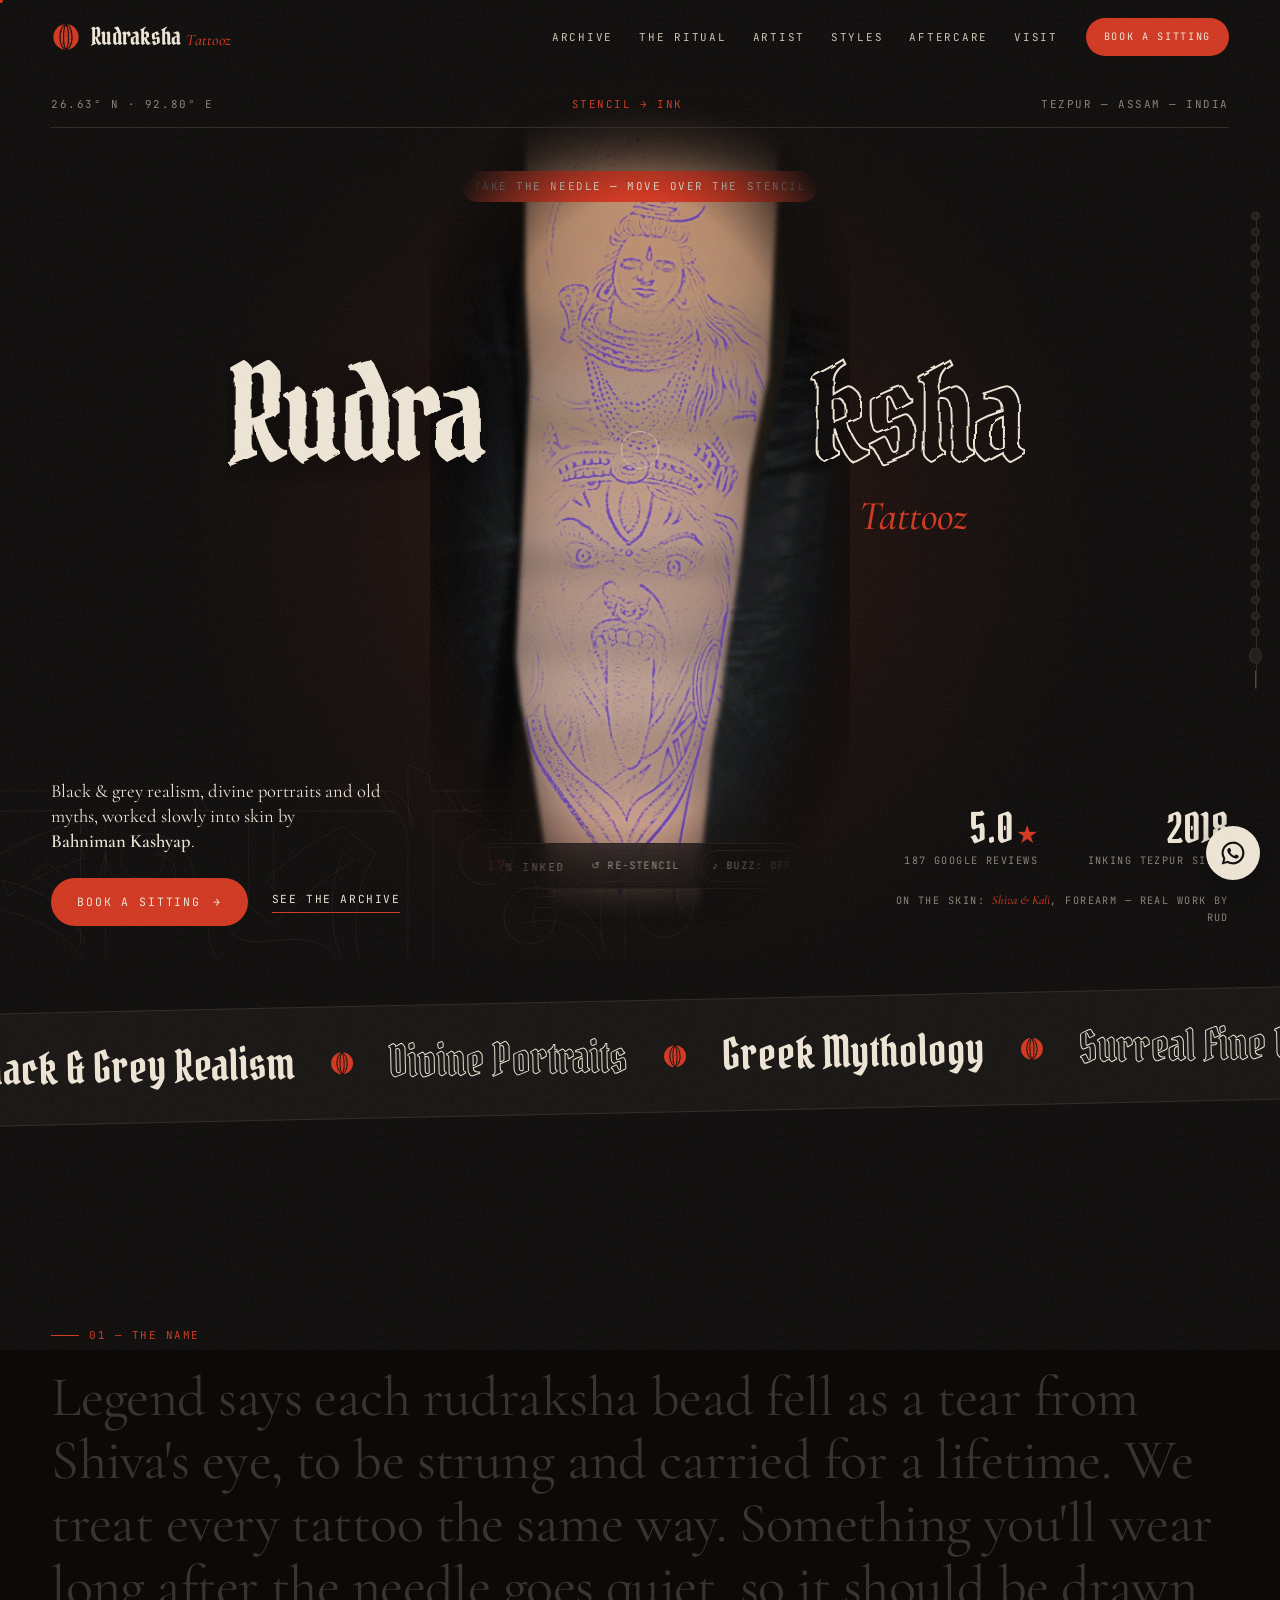
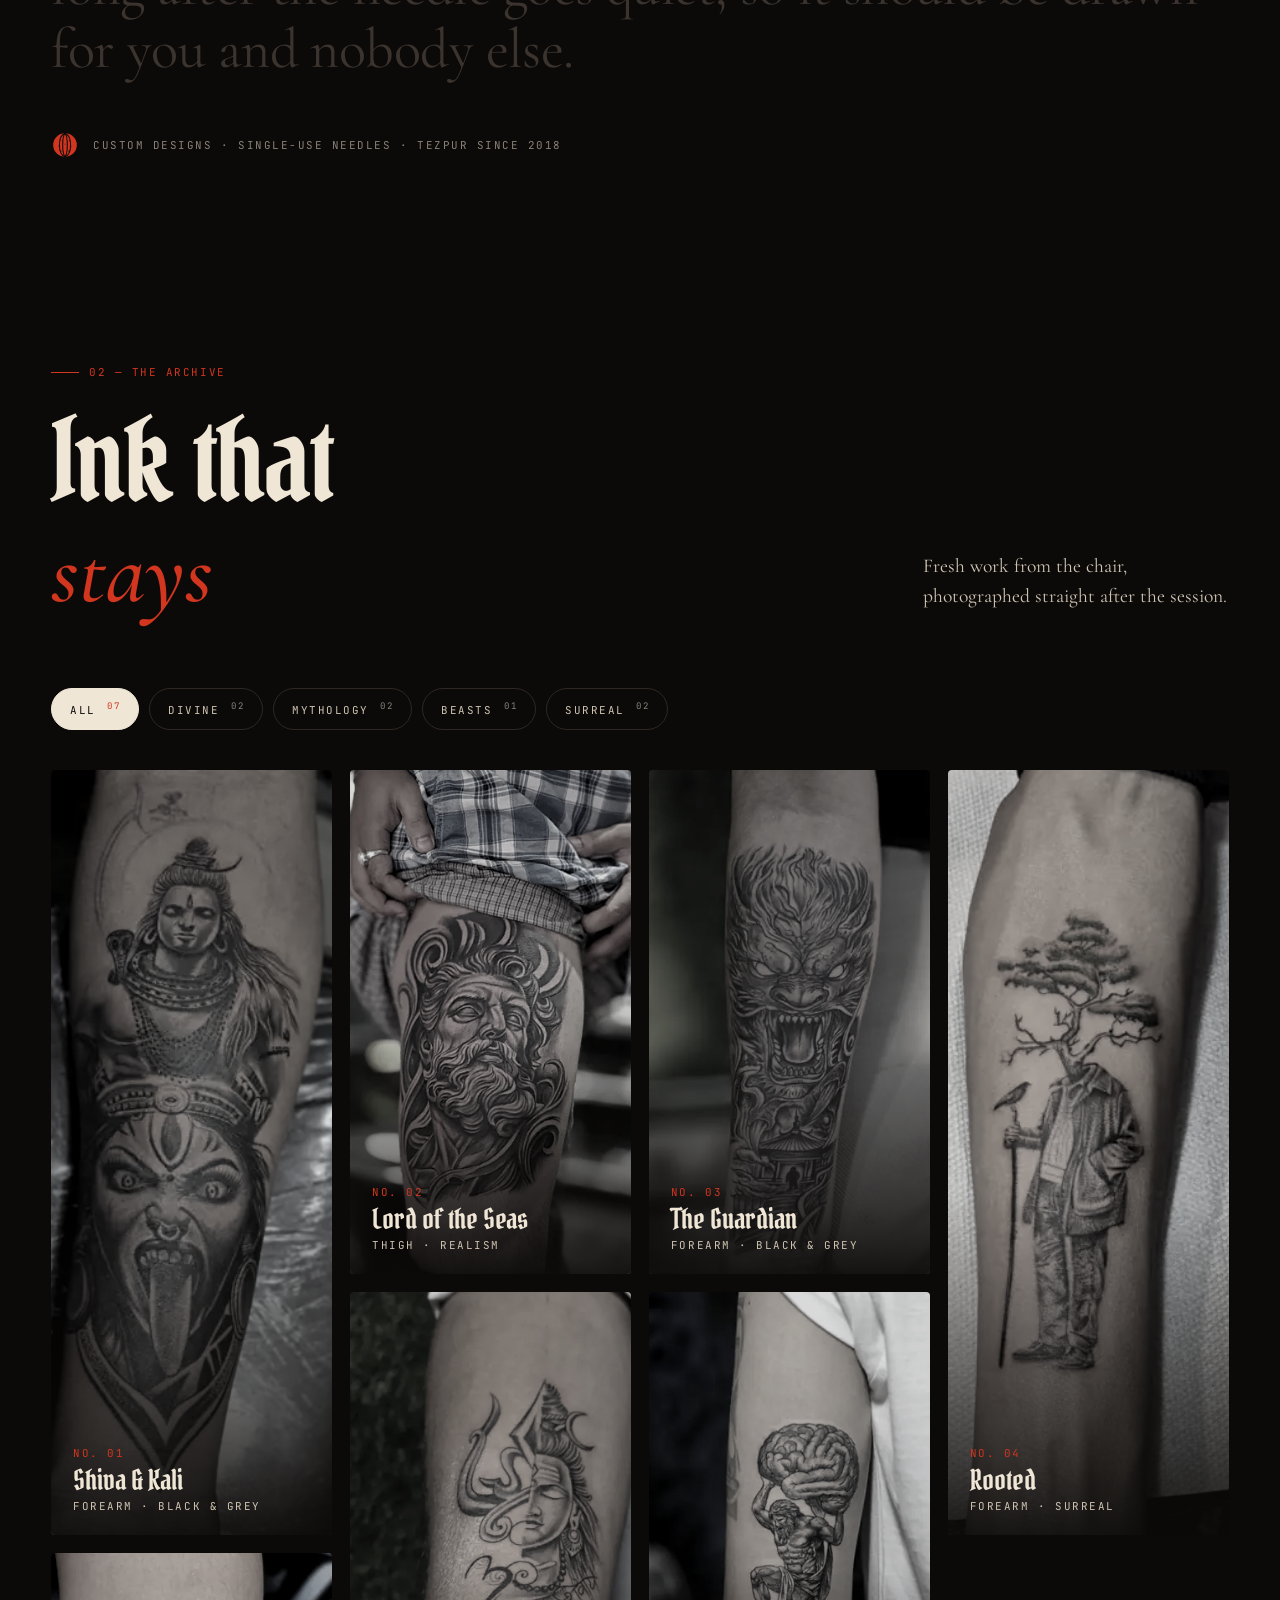
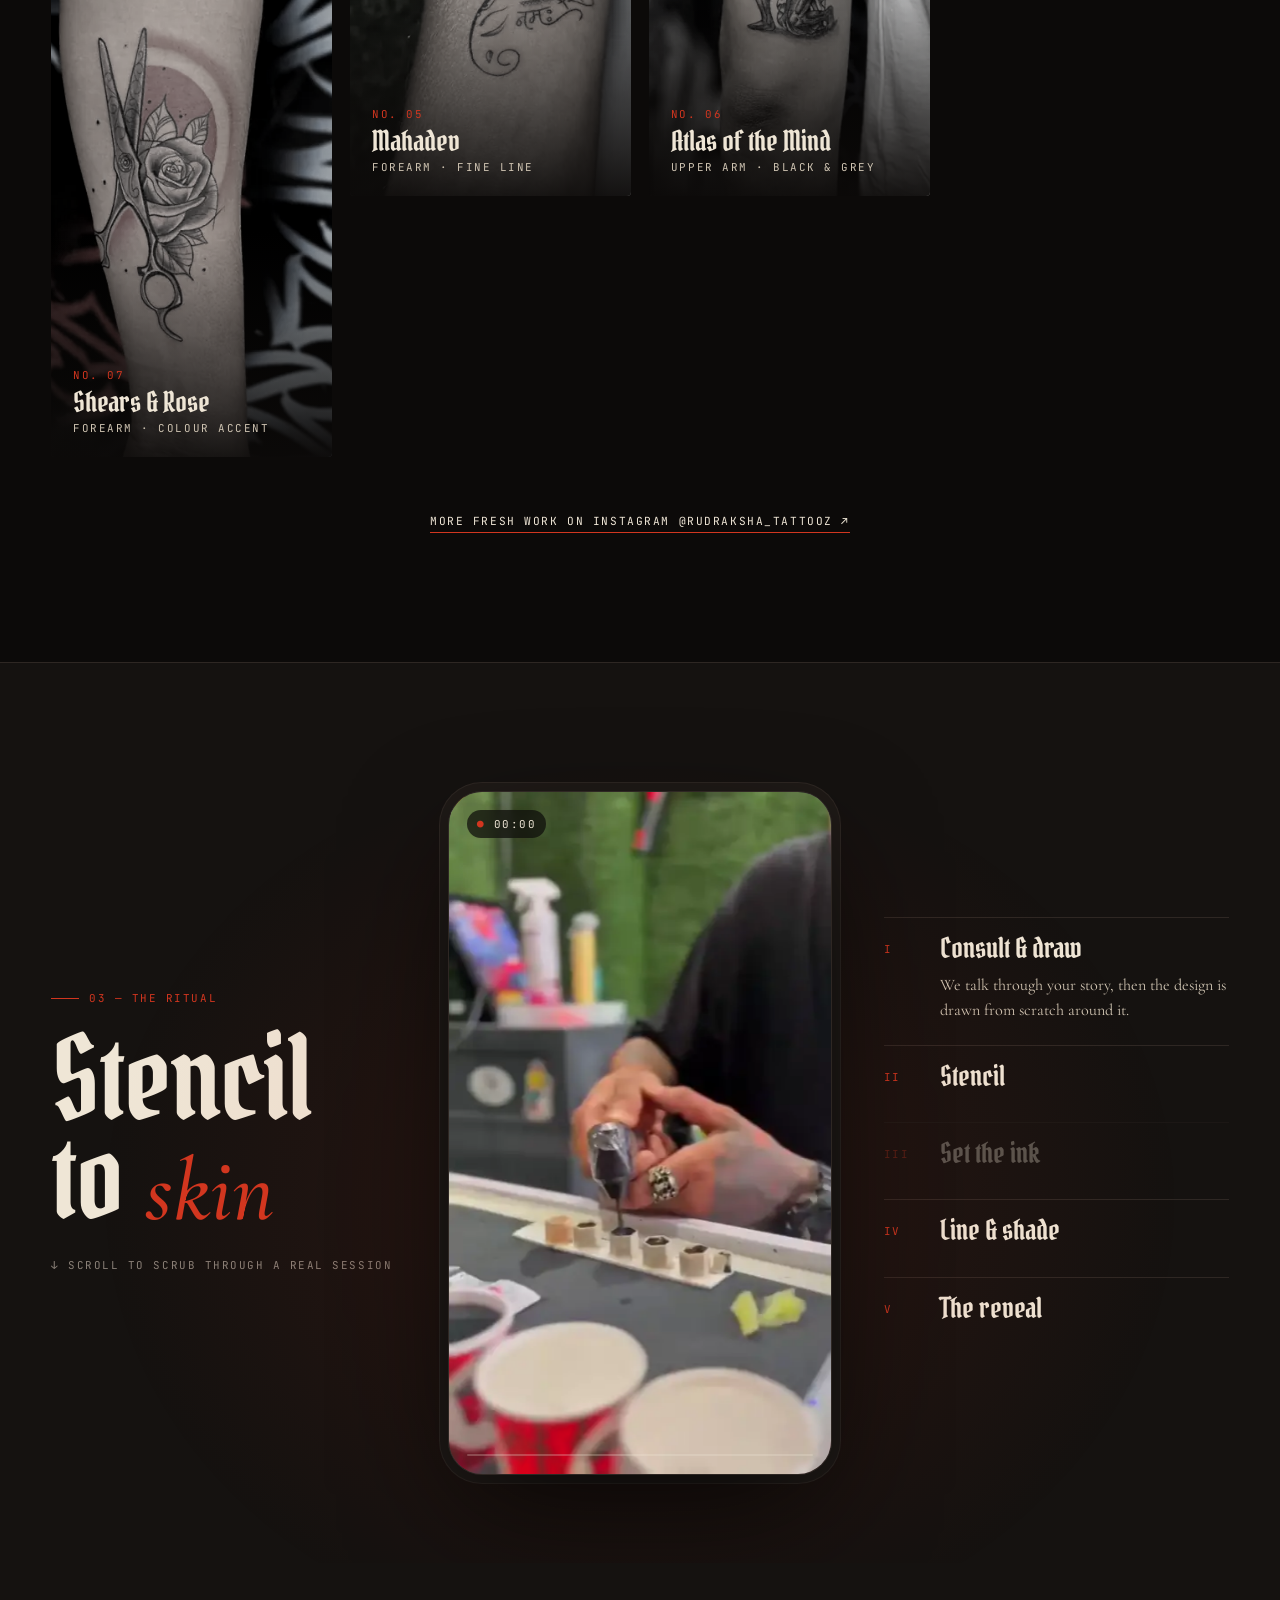
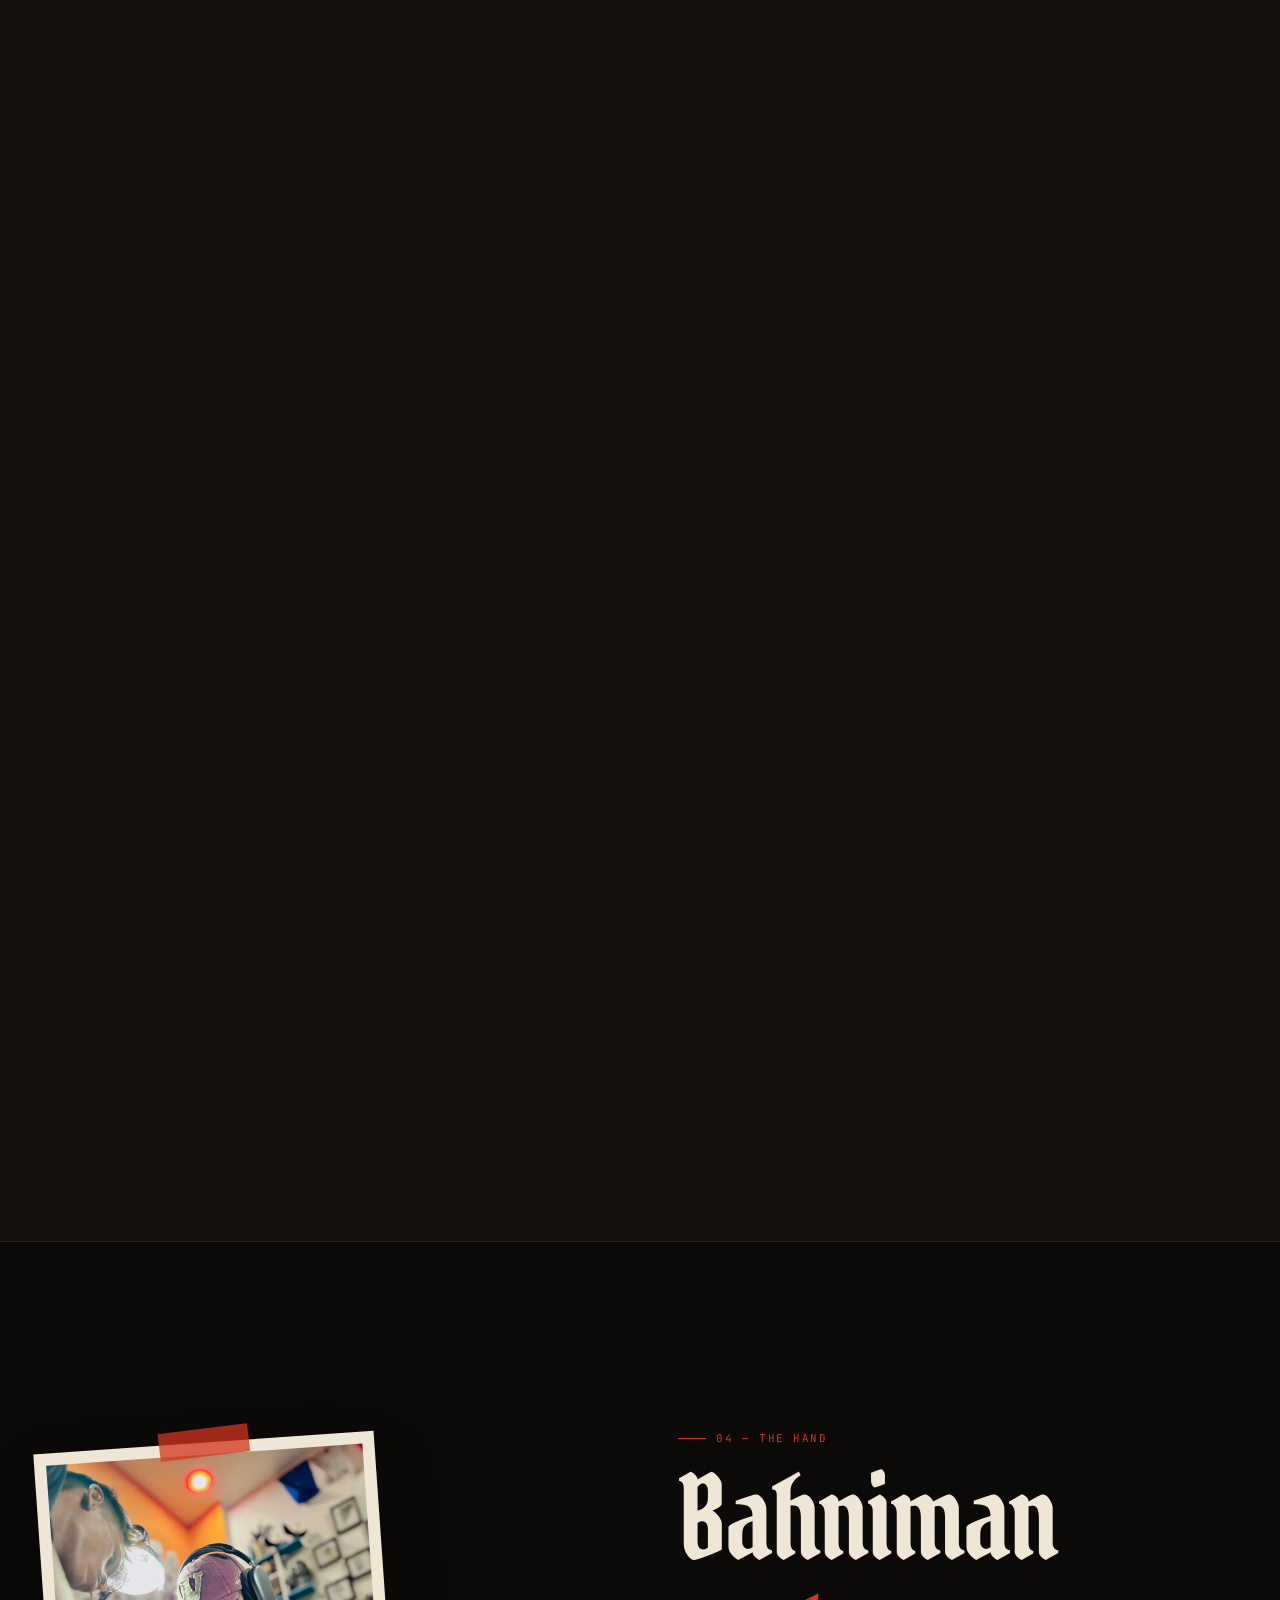
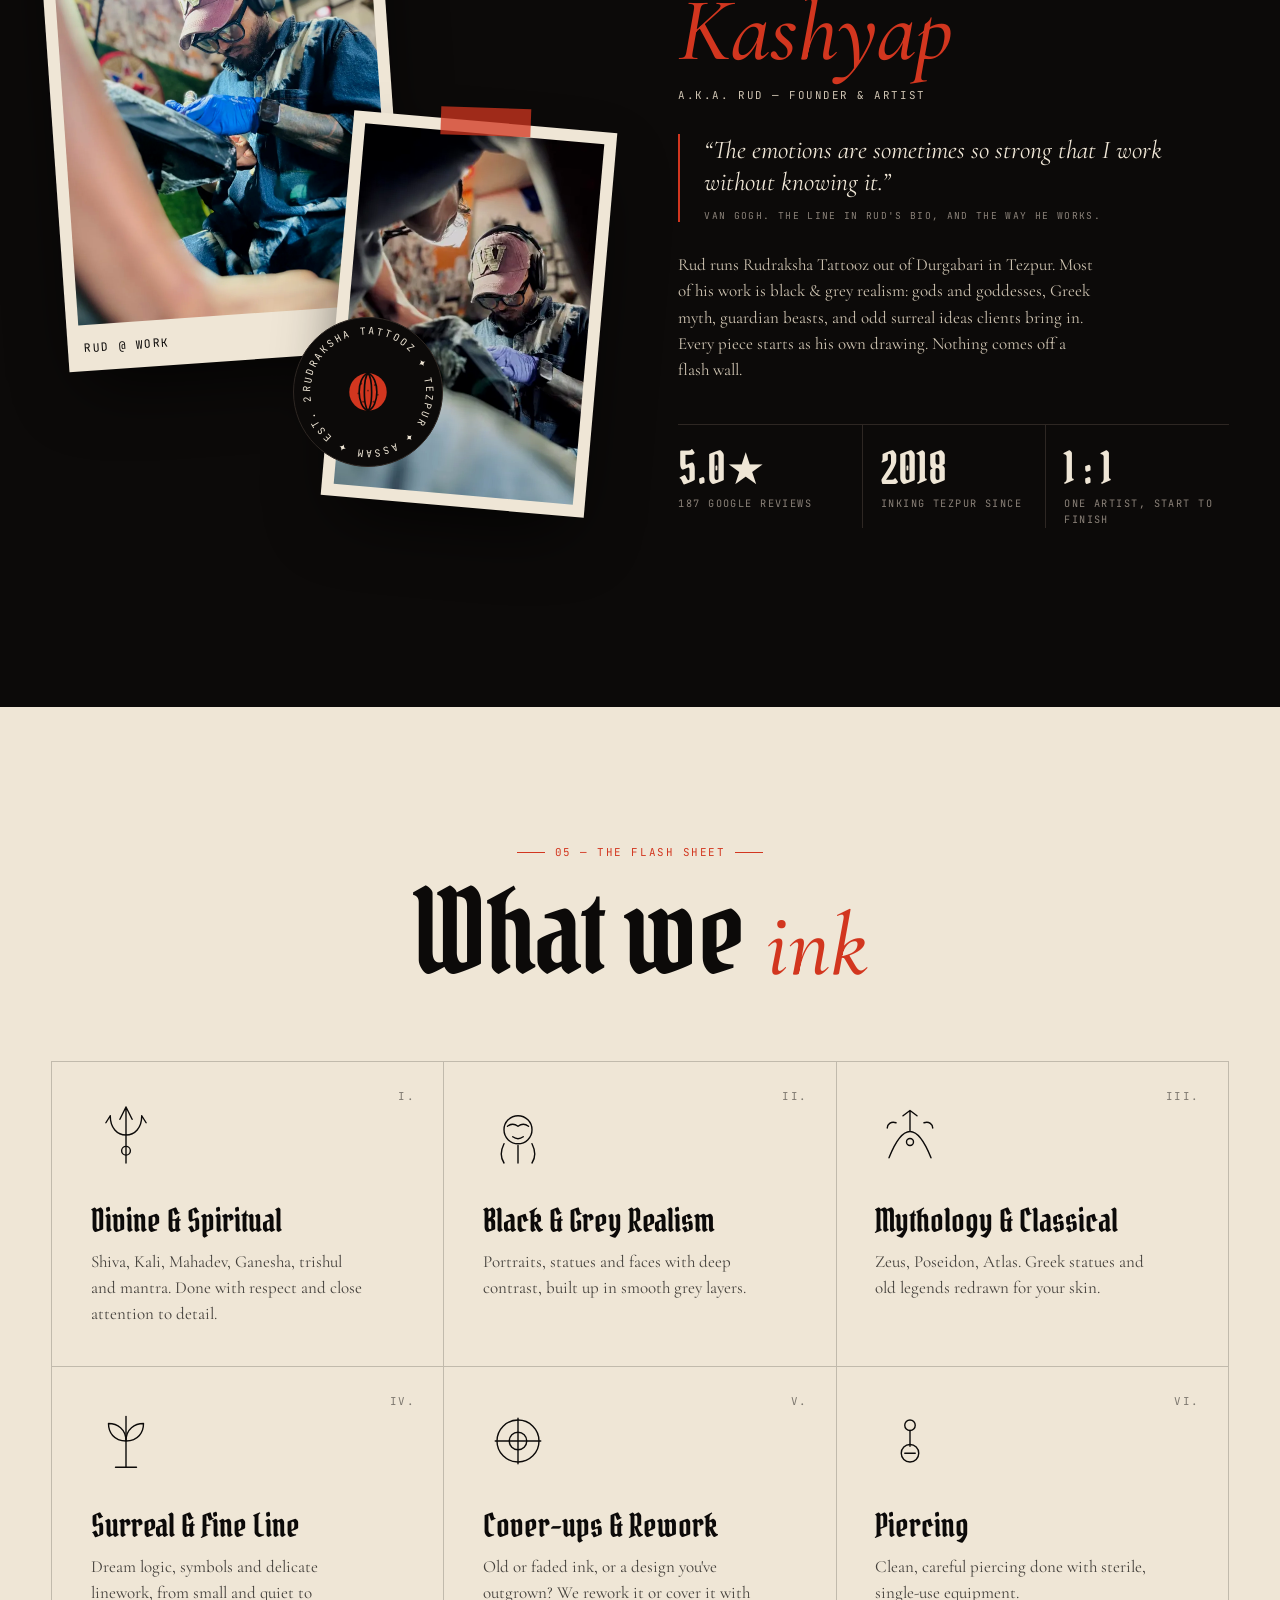
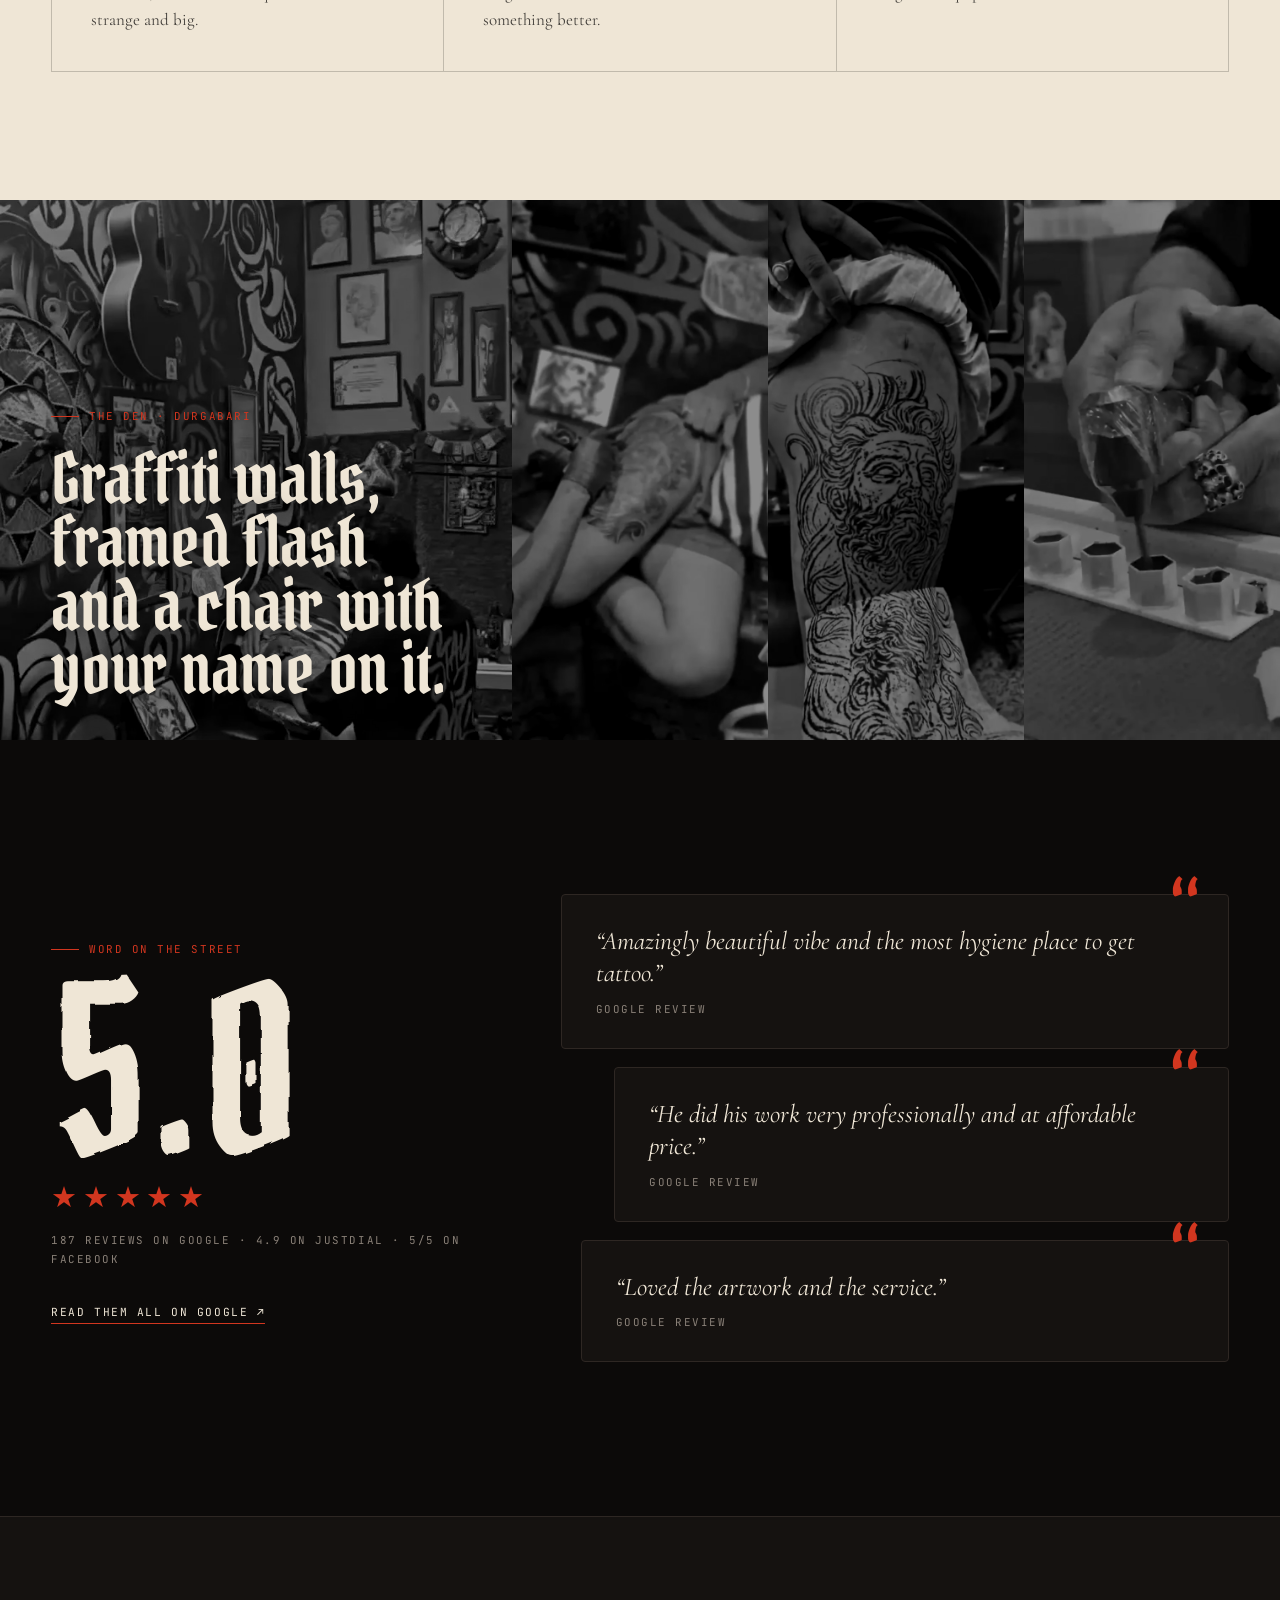
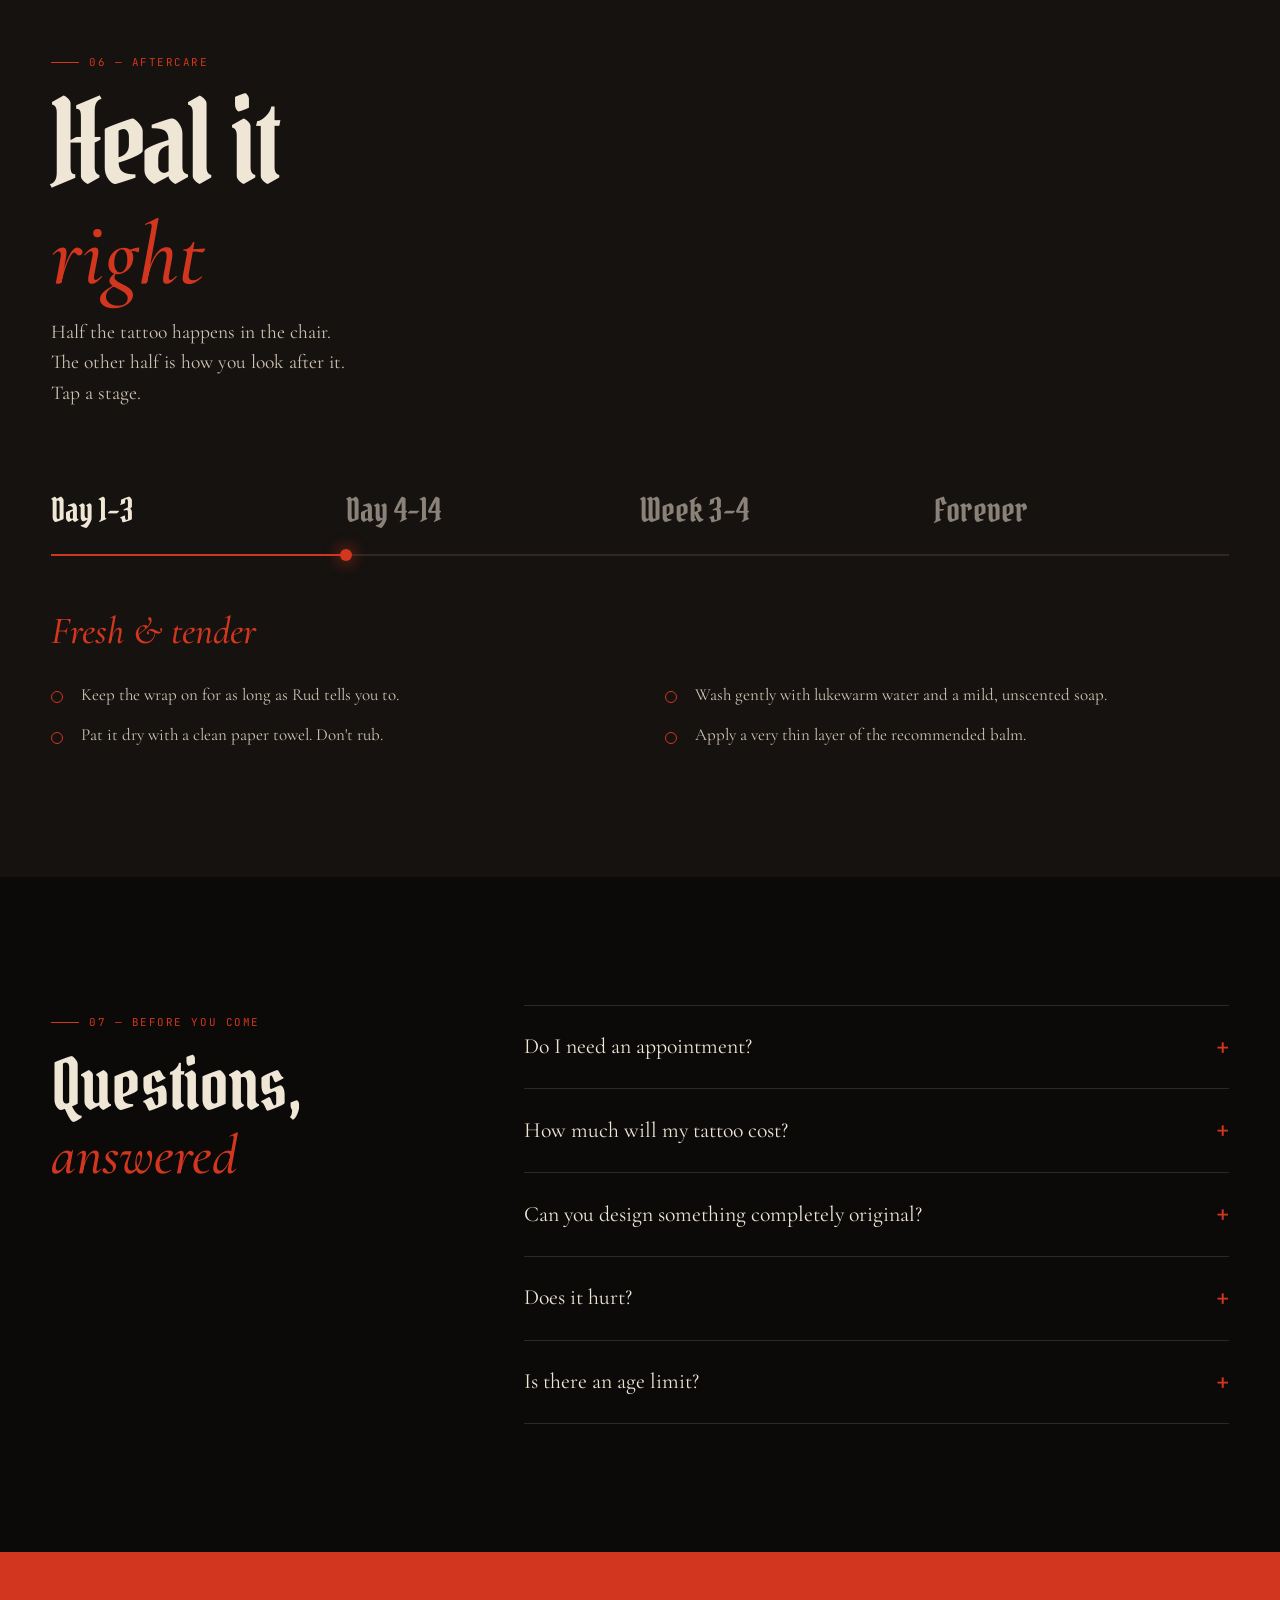
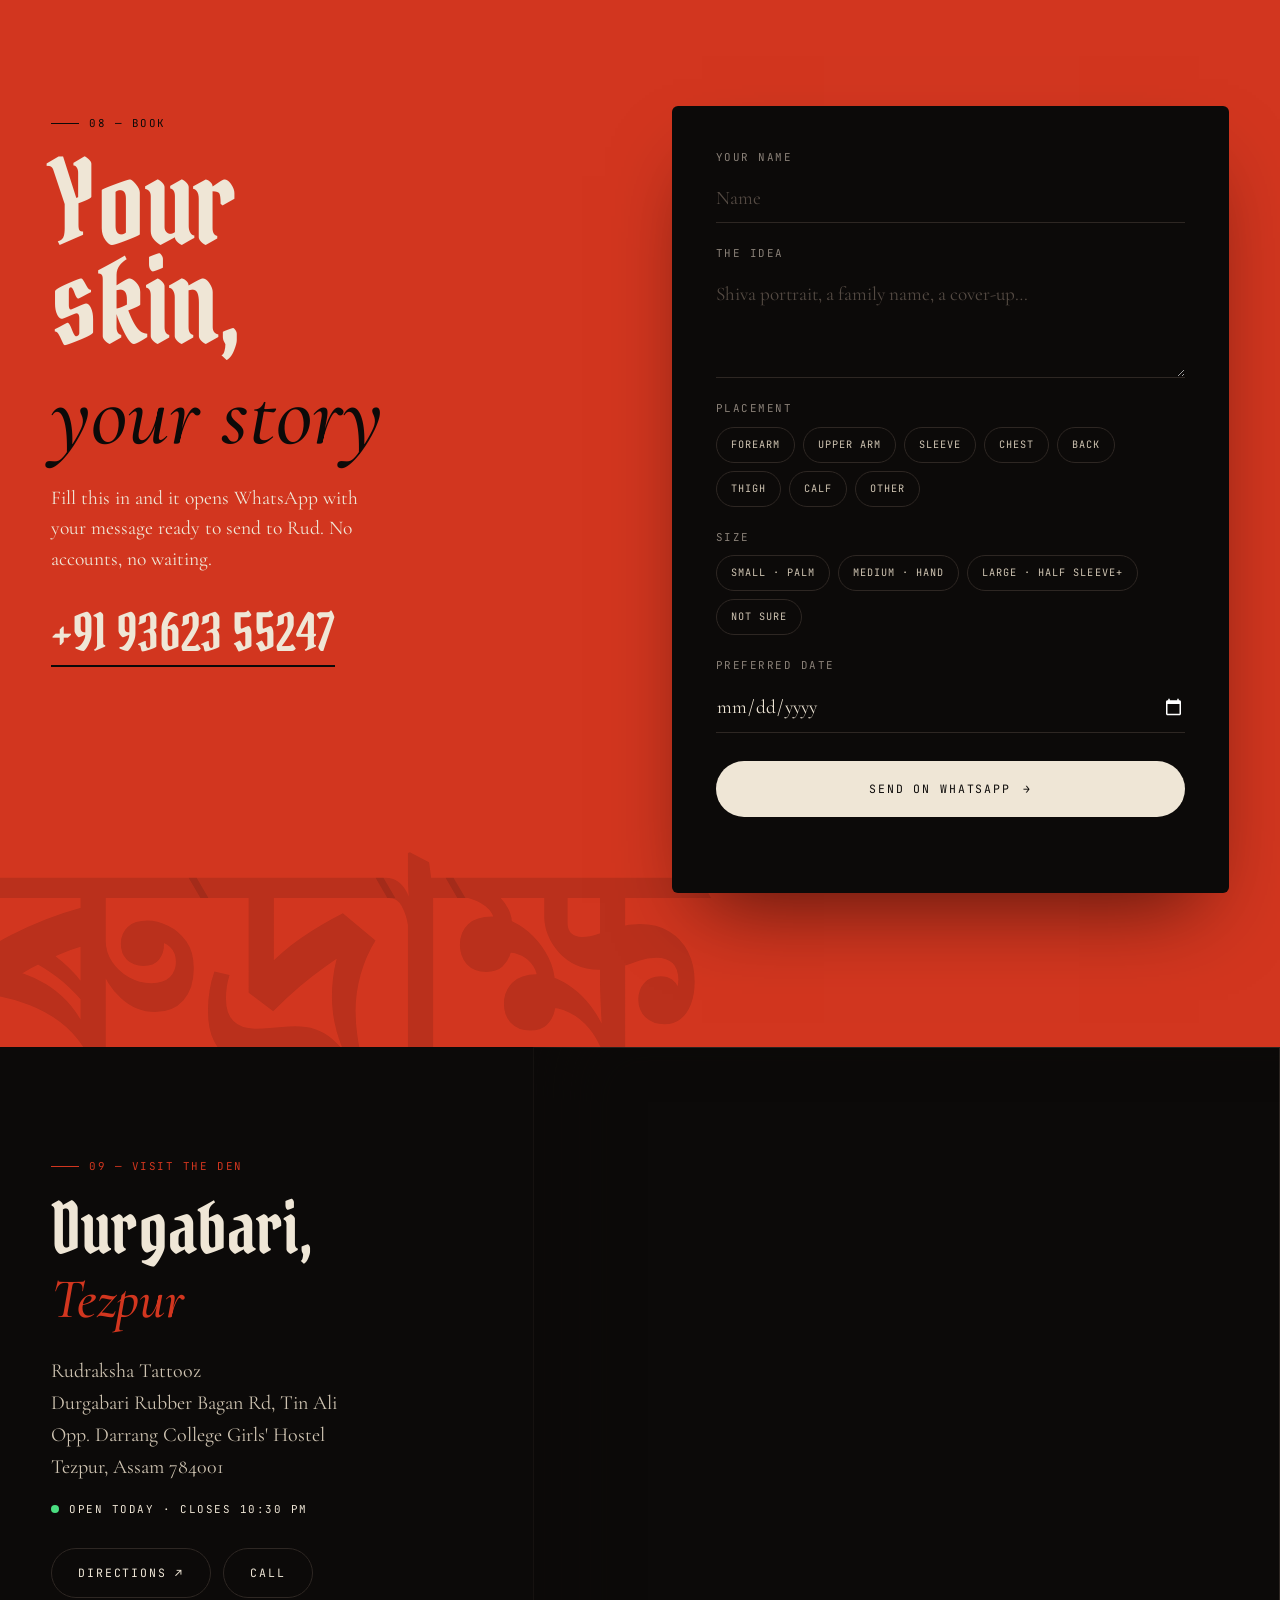
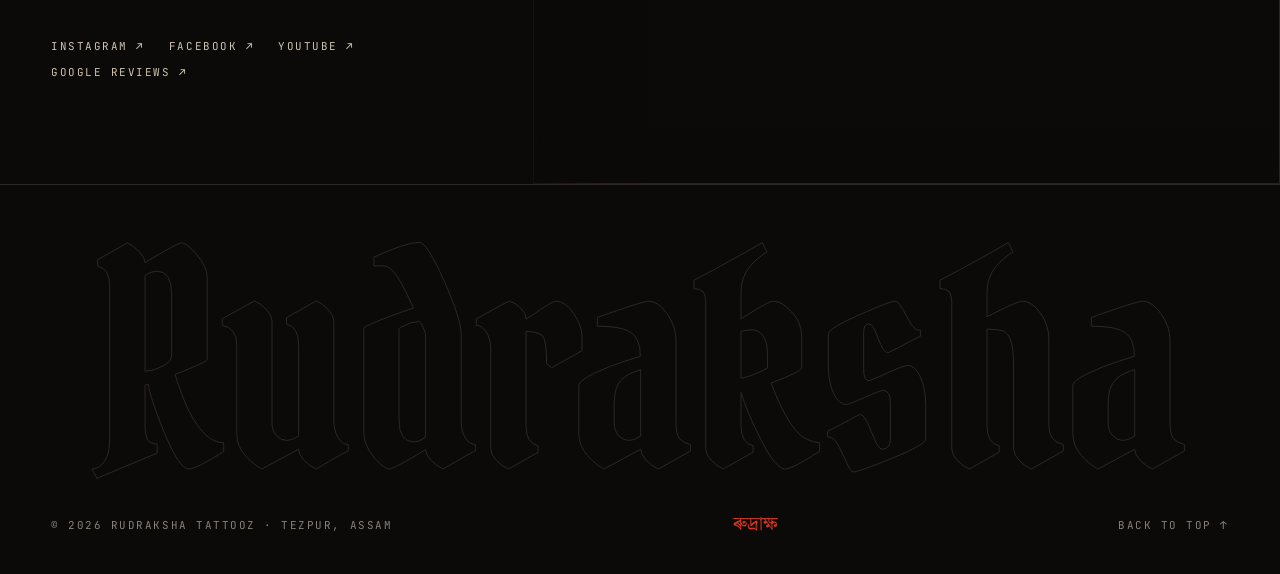
==== commit 0f49024e: "Smooth mobile scrub and larger phone typography - Replace the scroll-scrubbed <video> with a 150-fra" ====
--- a/index.html
+++ b/index.html
@@ -253,7 +253,7 @@
     </div>
 
     <div class="ritual__phone">
-      <video id="scrub" data-src="assets/video/process-scrub.mp4" muted playsinline preload="auto" poster="assets/img/p-consult.webp"></video>
+      <canvas id="scrub" role="img" aria-label="A real session at Rudraksha Tattooz, from stencil to finished Poseidon thigh piece"></canvas>
       <div class="ritual__time mono"><span id="scrubTime">00:00</span></div>
       <div class="ritual__bar"><i id="scrubBar"></i></div>
     </div>
--- a/assets/style.css
+++ b/assets/style.css
@@ -183,7 +183,7 @@
   background:rgba(12,10,9,.72);backdrop-filter:blur(8px);-webkit-backdrop-filter:blur(8px);border:1px solid var(--line);border-radius:999px;padding:6px 6px 6px 16px}
 .skin__pct{color:var(--bone-2);margin-right:6px}
 .skin__pct b{color:var(--sindoor);font-weight:500;font-size:.95rem;letter-spacing:.04em}
-.skin__btn{font-family:var(--f-mono);font-size:.58rem;letter-spacing:.12em;text-transform:uppercase;padding:7px 11px;border-radius:999px;border:1px solid var(--line);color:var(--bone-2);transition:all .25s}
+.skin__btn{font-family:var(--f-mono);font-size:.64rem;letter-spacing:.12em;text-transform:uppercase;padding:7px 11px;border-radius:999px;border:1px solid var(--line);color:var(--bone-2);transition:all .25s}
 .skin__btn:hover{border-color:var(--sindoor);color:var(--bone)}
 .skin__btn[aria-pressed="true"]{background:var(--sindoor);border-color:var(--sindoor);color:var(--bone)}
 .skin__hint{position:absolute;left:50%;top:9%;transform:translateX(-50%);margin:0;color:var(--bone);white-space:nowrap;z-index:6;
@@ -216,8 +216,8 @@
 .hero__stats div{display:flex;flex-direction:column;gap:4px}
 .hero__stats b{font-family:var(--f-display);font-weight:400;font-size:clamp(2.2rem,3.2vw,3.4rem);line-height:1}
 .hero__stats small{color:var(--sindoor);font-size:.6em;margin-left:2px}
-.hero__stats .mono{color:var(--ash);font-size:.58rem}
-.hero__piece{grid-column:1/-1;margin:16px 0 0;color:var(--ash);font-size:.56rem}
+.hero__stats .mono{color:var(--ash);font-size:.64rem}
+.hero__piece{grid-column:1/-1;margin:16px 0 0;color:var(--ash);font-size:.62rem}
 .hero__piece em{font-size:1.2em;text-transform:none;letter-spacing:0}
 .hero__as{position:absolute;left:-2vw;bottom:-5vw;font-family:var(--f-as);font-weight:700;font-size:22vw;line-height:1;color:transparent;
   -webkit-text-stroke:1px rgba(239,230,214,.05);pointer-events:none;user-select:none;z-index:-1}
@@ -291,7 +291,7 @@
 .ritual__hint{color:var(--ash);margin-top:28px}
 .ritual__phone{position:relative;height:min(76svh,720px);aspect-ratio:9/16;border-radius:34px;overflow:hidden;border:1px solid var(--line);
   box-shadow:0 40px 120px -20px rgba(0,0,0,.8),0 0 0 8px var(--soot),0 0 0 9px var(--line)}
-.ritual__phone video{width:100%;height:100%;object-fit:cover}
+.ritual__phone canvas{display:block;width:100%;height:100%;background:#111 url(img/p-consult.webp) center/cover}
 .ritual__time{position:absolute;top:18px;left:18px;background:rgba(12,10,9,.7);padding:6px 10px;border-radius:999px;backdrop-filter:blur(6px)}
 .ritual__time::before{content:"● ";color:var(--sindoor)}
 .ritual__bar{position:absolute;left:18px;right:18px;bottom:18px;height:2px;background:rgba(239,230,214,.25);border-radius:2px;overflow:hidden}
@@ -309,7 +309,7 @@
   .ritual__head .display{font-size:clamp(2.6rem,11vw,4rem)}
   .ritual__head .eyebrow{margin-bottom:10px}
   .ritual__hint{margin-top:8px}
-  .ritual__phone{height:46svh;justify-self:center}
+  .ritual__phone{height:54svh;justify-self:center}
   .ritual__steps li{display:none;border:0;padding:0}
   .ritual__steps li.on{display:grid}
 }
@@ -336,7 +336,7 @@
 .artist__facts div{padding:22px 14px 0 0;display:flex;flex-direction:column;gap:6px}
 .artist__facts div+div{padding-left:18px;border-left:1px solid var(--line)}
 .artist__facts b{font-family:var(--f-display);font-weight:400;font-size:clamp(2.2rem,3.4vw,3.4rem);line-height:1}
-.artist__facts .mono{color:var(--ash);font-size:.58rem}
+.artist__facts .mono{color:var(--ash);font-size:.64rem}
 @media (max-width:900px){
   .artist{grid-template-columns:1fr;gap:70px}
   .artist__photos{height:120vw;max-height:620px}
@@ -500,6 +500,107 @@
 .wa-float:hover{transform:scale(1.1) rotate(-8deg);background:var(--sindoor)}
 .wa-float:hover svg{fill:var(--bone)}
 
+
+/* ============ Phone typography ============ */
+@media (max-width:640px){
+  body{font-size:18.5px;line-height:1.6}
+  .mono{font-size:.76rem;letter-spacing:.11em}
+  .eyebrow{font-size:.8rem;margin-bottom:16px}
+  .eyebrow::before{width:22px}
+  .display{font-size:clamp(4rem,19vw,6.2rem);line-height:.84}
+  .display-sm{font-size:clamp(3.2rem,14.5vw,4.6rem)}
+  .section-head{margin-bottom:38px}
+  .section-head__sub{font-size:1.28rem;line-height:1.4;color:var(--bone)}
+  .btn{font-size:.8rem;padding:17px 26px}
+  .link-u{font-size:.78rem}
+
+  .nav__logo span{font-size:1.7rem}
+  .nav__logo em{font-size:1.1rem}
+
+  /* hero */
+  .hero__copy .serif-lg{font-size:1.42rem;line-height:1.35}
+  .hero__stats b{font-size:3.1rem}
+  .hero__stats .mono{font-size:.7rem}
+  .hero__piece{font-size:.68rem;line-height:1.7}
+  .hero__tz{font-size:2.3rem}
+  .skin__pct{font-size:.72rem}
+  .skin__pct b{font-size:1.1rem}
+  .skin__btn{font-size:.68rem;padding:8px 12px}
+  .skin__hint{font-size:.74rem}
+
+  .marquee{padding:18px 0}
+  .marquee span{font-size:2.3rem}
+
+  .manifesto{padding-block:110px}
+  .manifesto__text{font-size:2.3rem;line-height:1.16}
+  .manifesto__sign{align-items:flex-start}
+  .manifesto__sign .mono{line-height:1.7}
+
+  /* gallery */
+  .filter{font-size:.76rem;padding:12px 17px}
+  .grid{grid-auto-rows:46vw;gap:10px}
+  .card figcaption b{font-size:1.45rem}
+  .card__no{font-size:.66rem!important}
+
+  /* ritual */
+  .ritual__steps b{font-size:2.2rem}
+  .ritual__steps p{font-size:1.12rem;line-height:1.45}
+  .ritual__steps li>span{font-size:.8rem}
+  .ritual__hint{font-size:.72rem}
+  .ritual__time{font-size:.72rem}
+
+  /* artist */
+  .artist__aka{font-size:.78rem}
+  .artist__quote{font-size:1.65rem}
+  .artist__quote cite{font-size:.68rem;line-height:1.6}
+  .artist__text>p{font-size:1.15rem;color:var(--bone)}
+  .artist__facts b{font-size:2.7rem}
+  .artist__facts .mono{font-size:.66rem;line-height:1.5}
+  .artist__facts div+div{padding-left:12px}
+
+  /* styles */
+  .flash__item{padding:34px 26px}
+  .flash__item h3{font-size:2.4rem}
+  .flash__item p{font-size:1.15rem;opacity:.85}
+  .flash__no{font-size:.8rem}
+
+  .studio__overlay .display-sm{font-size:2.6rem}
+
+  /* reviews */
+  .reviews__big{font-size:9.5rem}
+  .reviews__stars{font-size:2rem}
+  .reviews__score p{font-size:.72rem}
+  .rq{padding:28px 24px}
+  .rq p{font-size:1.55rem}
+
+  /* aftercare */
+  .heal__tabs{grid-template-columns:repeat(2,1fr);row-gap:14px}
+  .heal__tab{font-size:1.75rem;padding-bottom:10px}
+  .heal__line{display:none}
+  .heal__tab.is-active{color:var(--sindoor)}
+  .heal__panels{margin-top:30px}
+  .heal__panel h3{font-size:2.2rem}
+  .heal__panel li{font-size:1.15rem;color:var(--bone)}
+
+  /* faq */
+  .faq summary{font-size:1.38rem;padding:22px 0}
+  .faq details p{font-size:1.12rem}
+
+  /* booking */
+  .book__left p{font-size:1.25rem}
+  .book__phone{font-size:2.8rem}
+  .field>span{font-size:.72rem}
+  .field input,.field textarea{font-size:1.3rem}
+  .chips button{font-size:.72rem;padding:11px 15px}
+  .form__note{font-size:.74rem}
+
+  /* visit + footer */
+  .visit address{font-size:1.35rem}
+  .visit__hours{font-size:.74rem}
+  .socials{font-size:.78rem}
+  .footer__row{font-size:.7rem;justify-content:center;text-align:center}
+}
+
 /* ============ Reduced motion ============ */
 @media (prefers-reduced-motion:reduce){
   *,*::before,*::after{animation-duration:.01ms!important;animation-iteration-count:1!important;transition-duration:.01ms!important;scroll-behavior:auto!important}
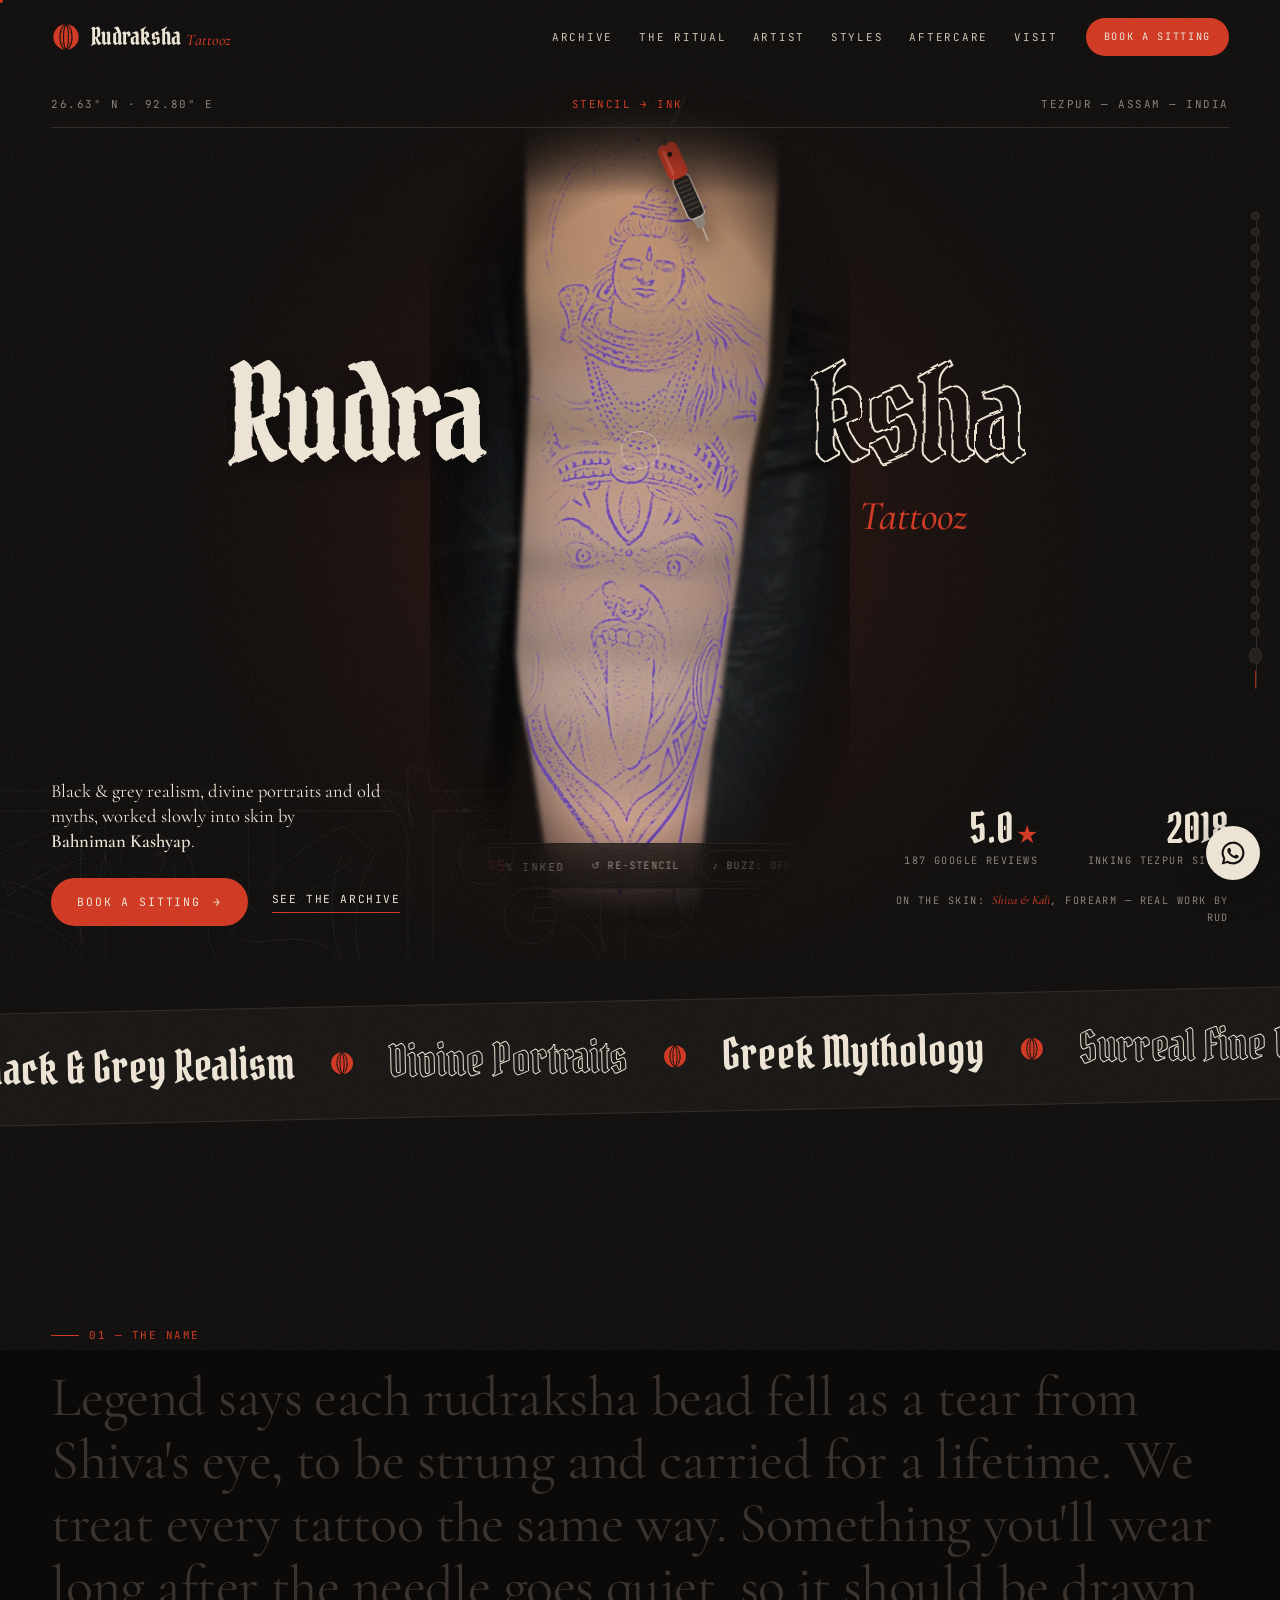
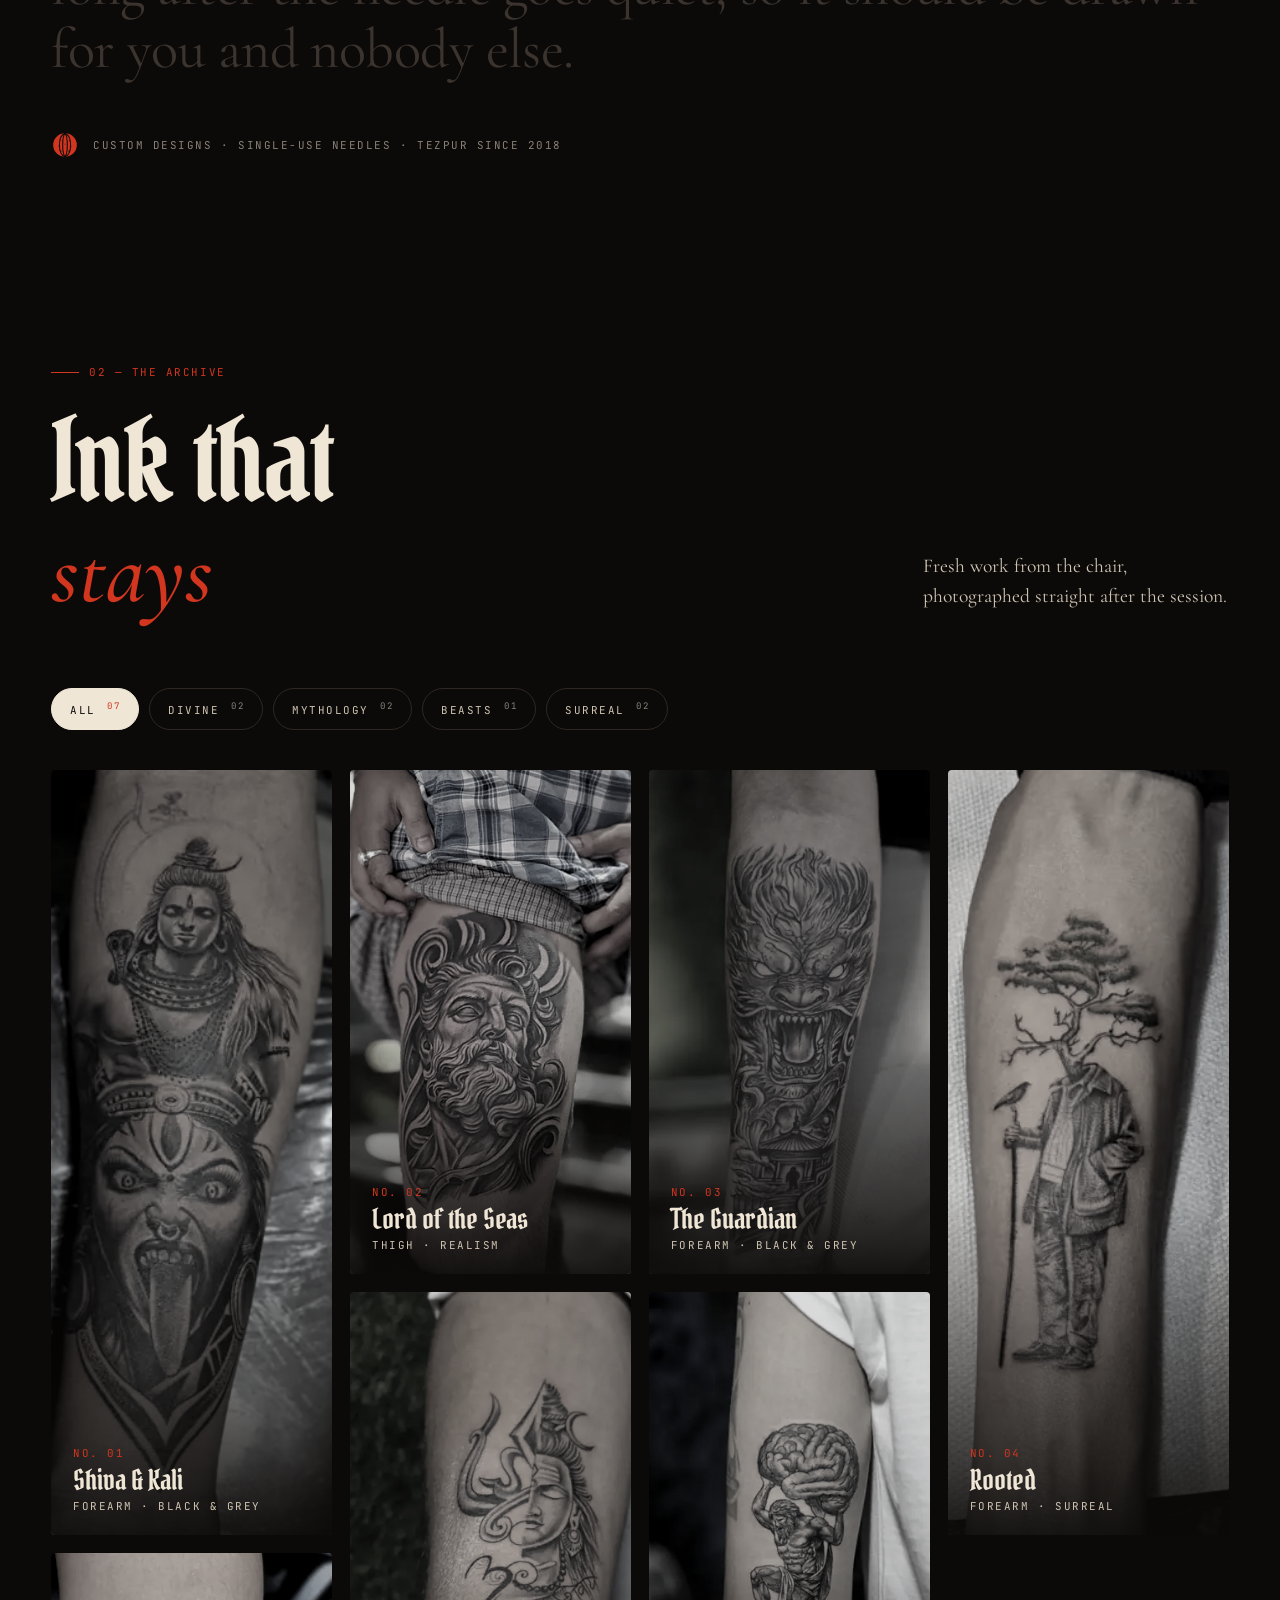
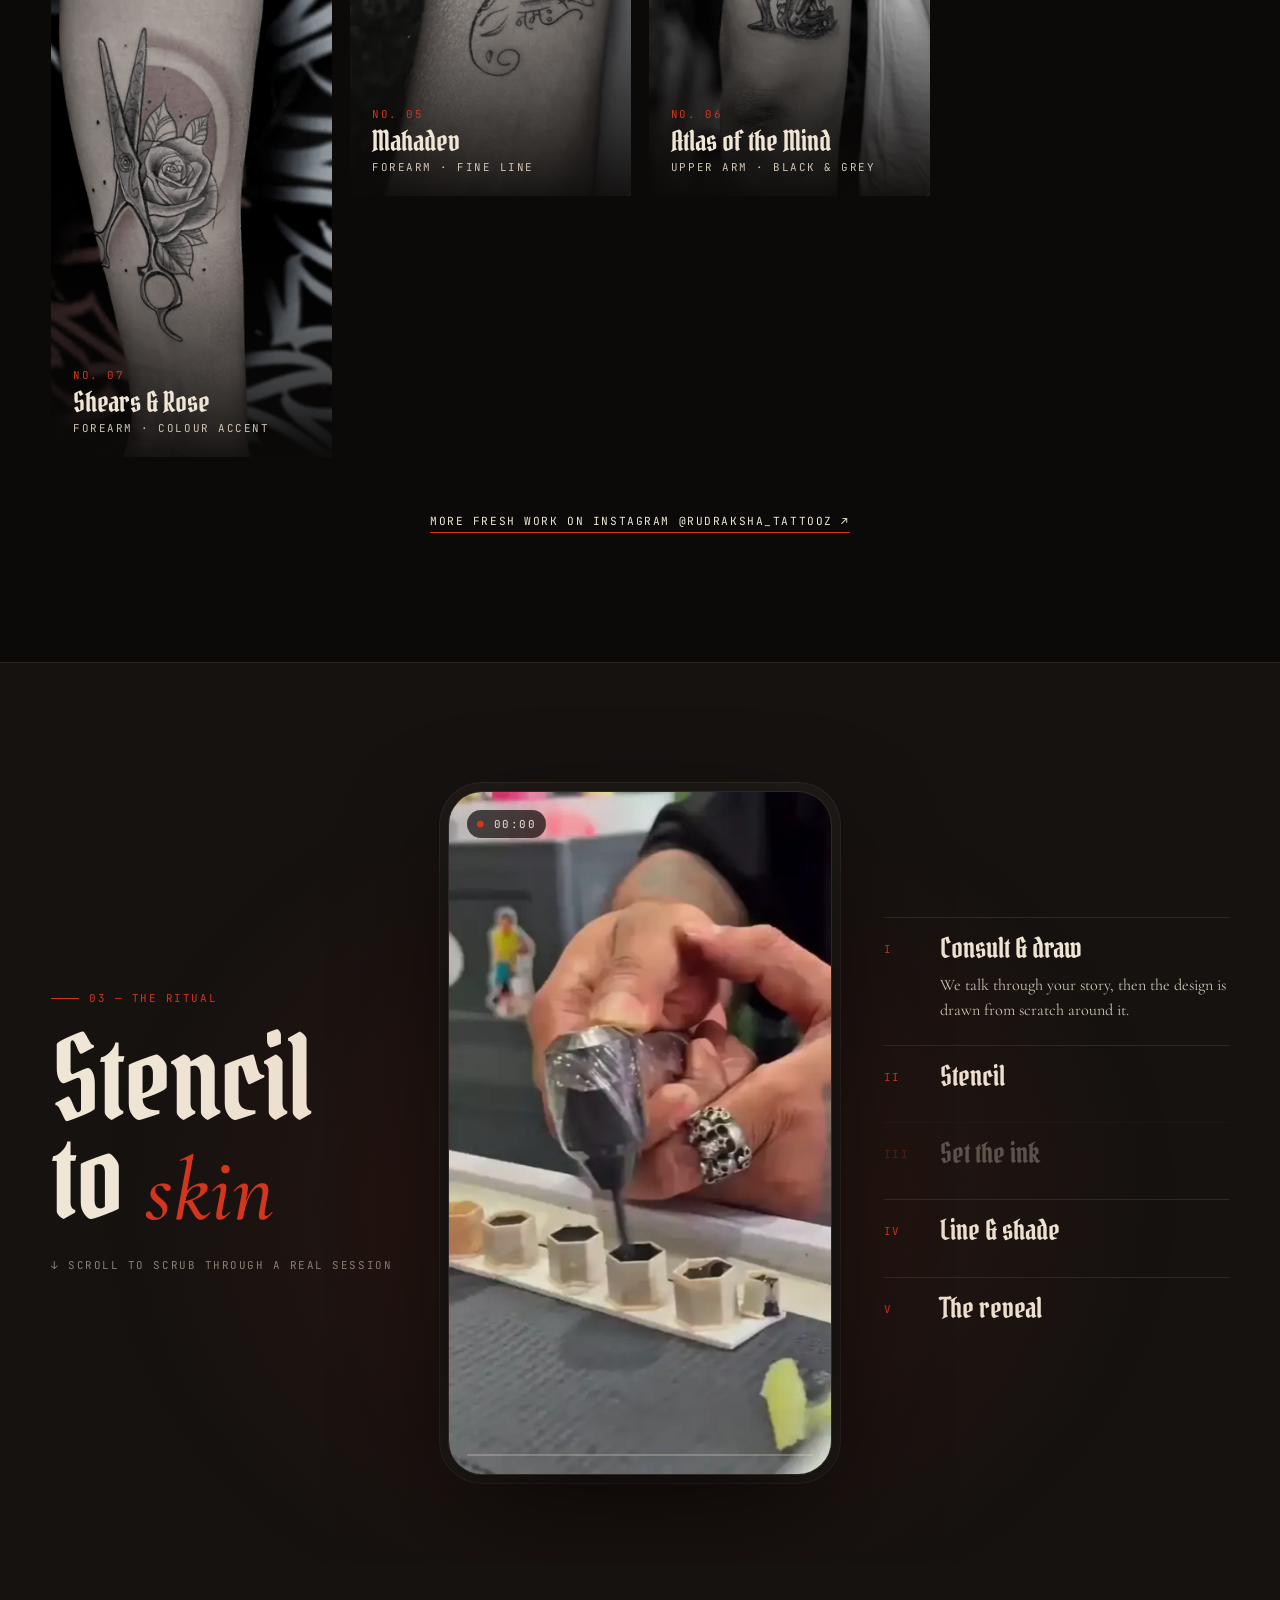
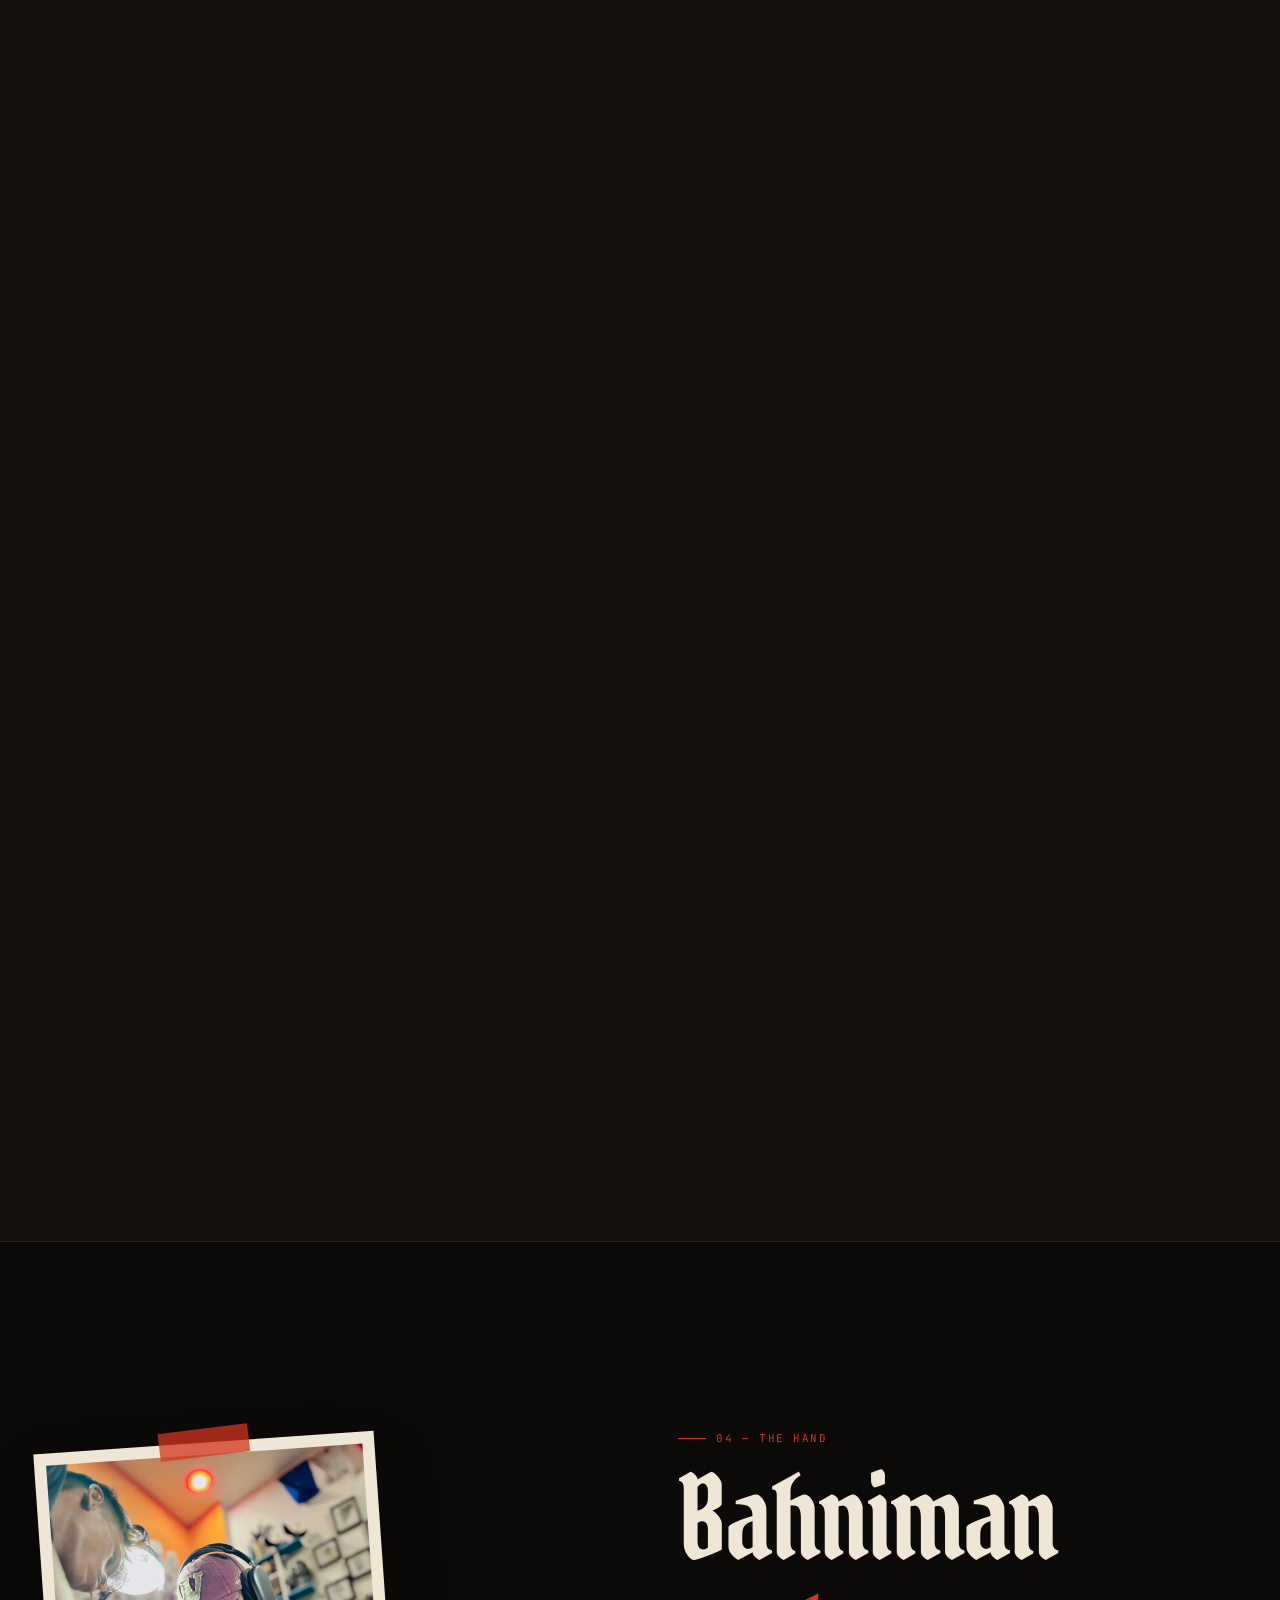
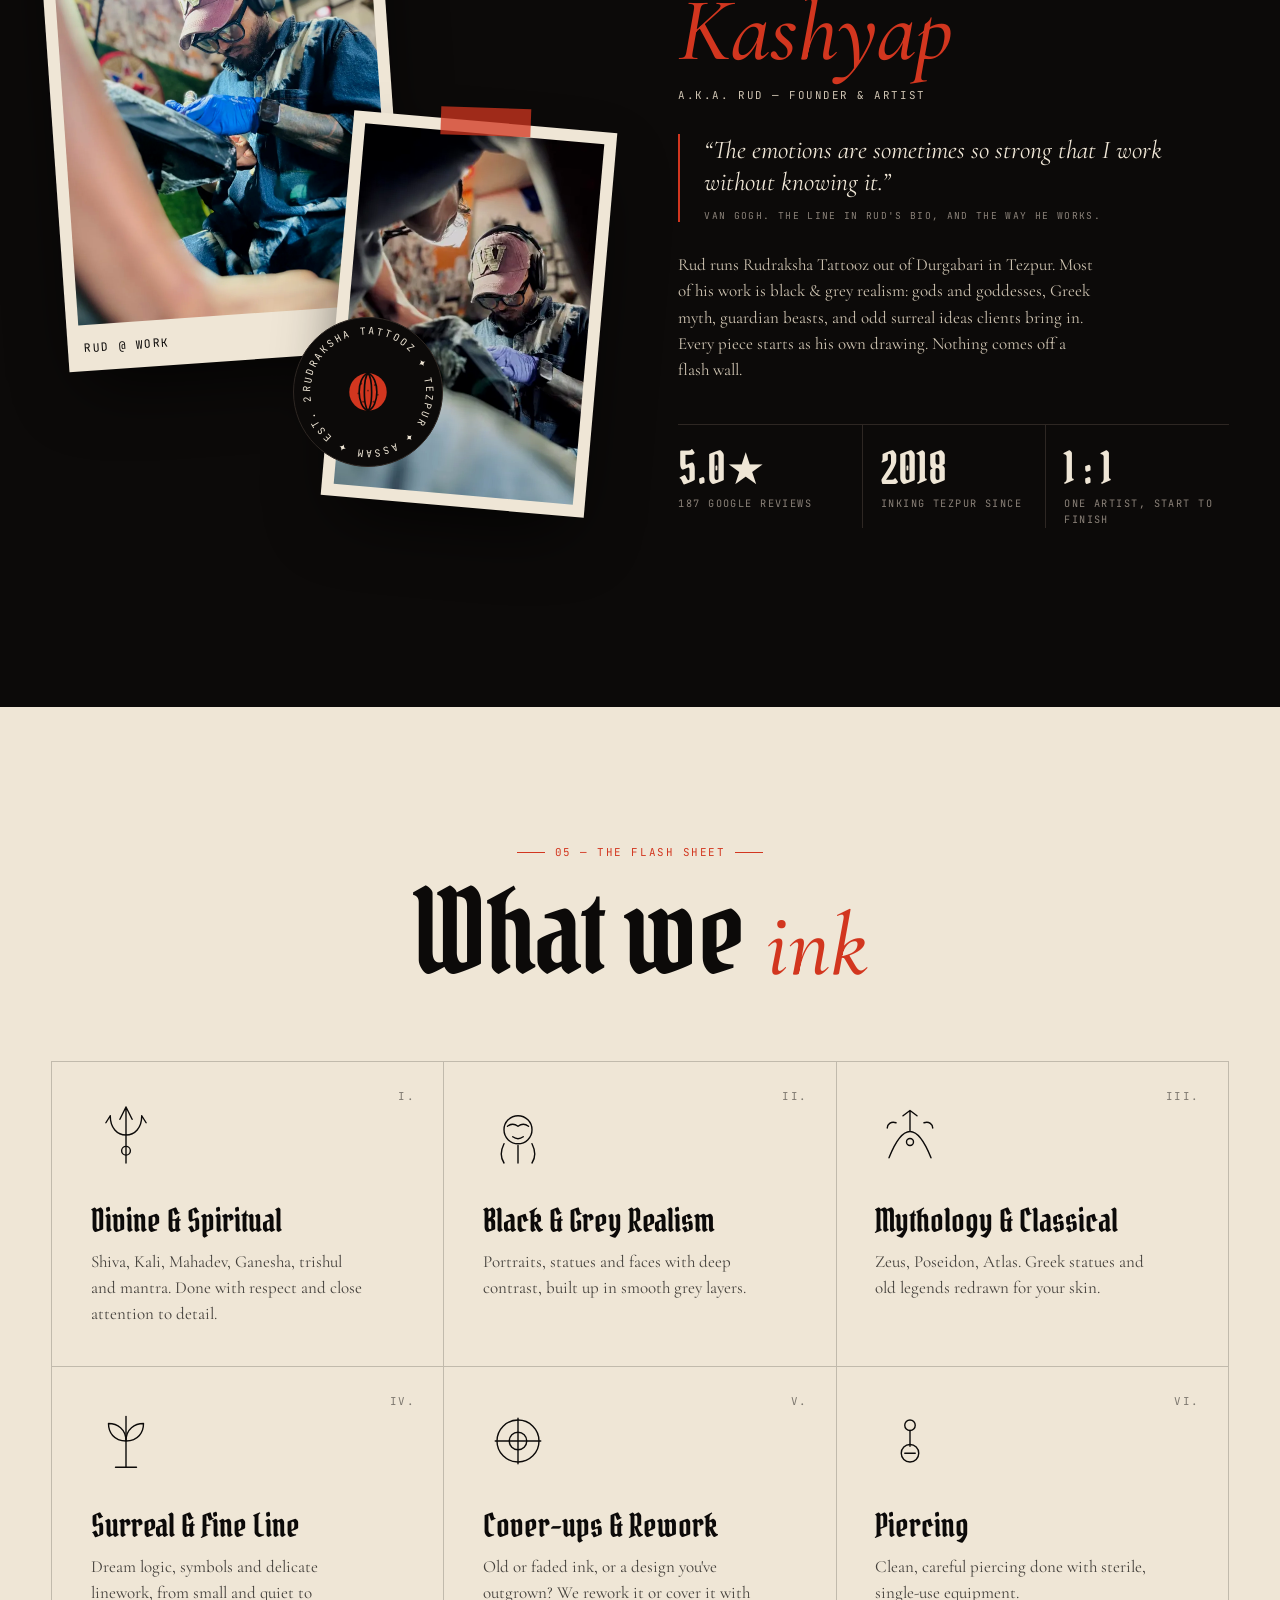
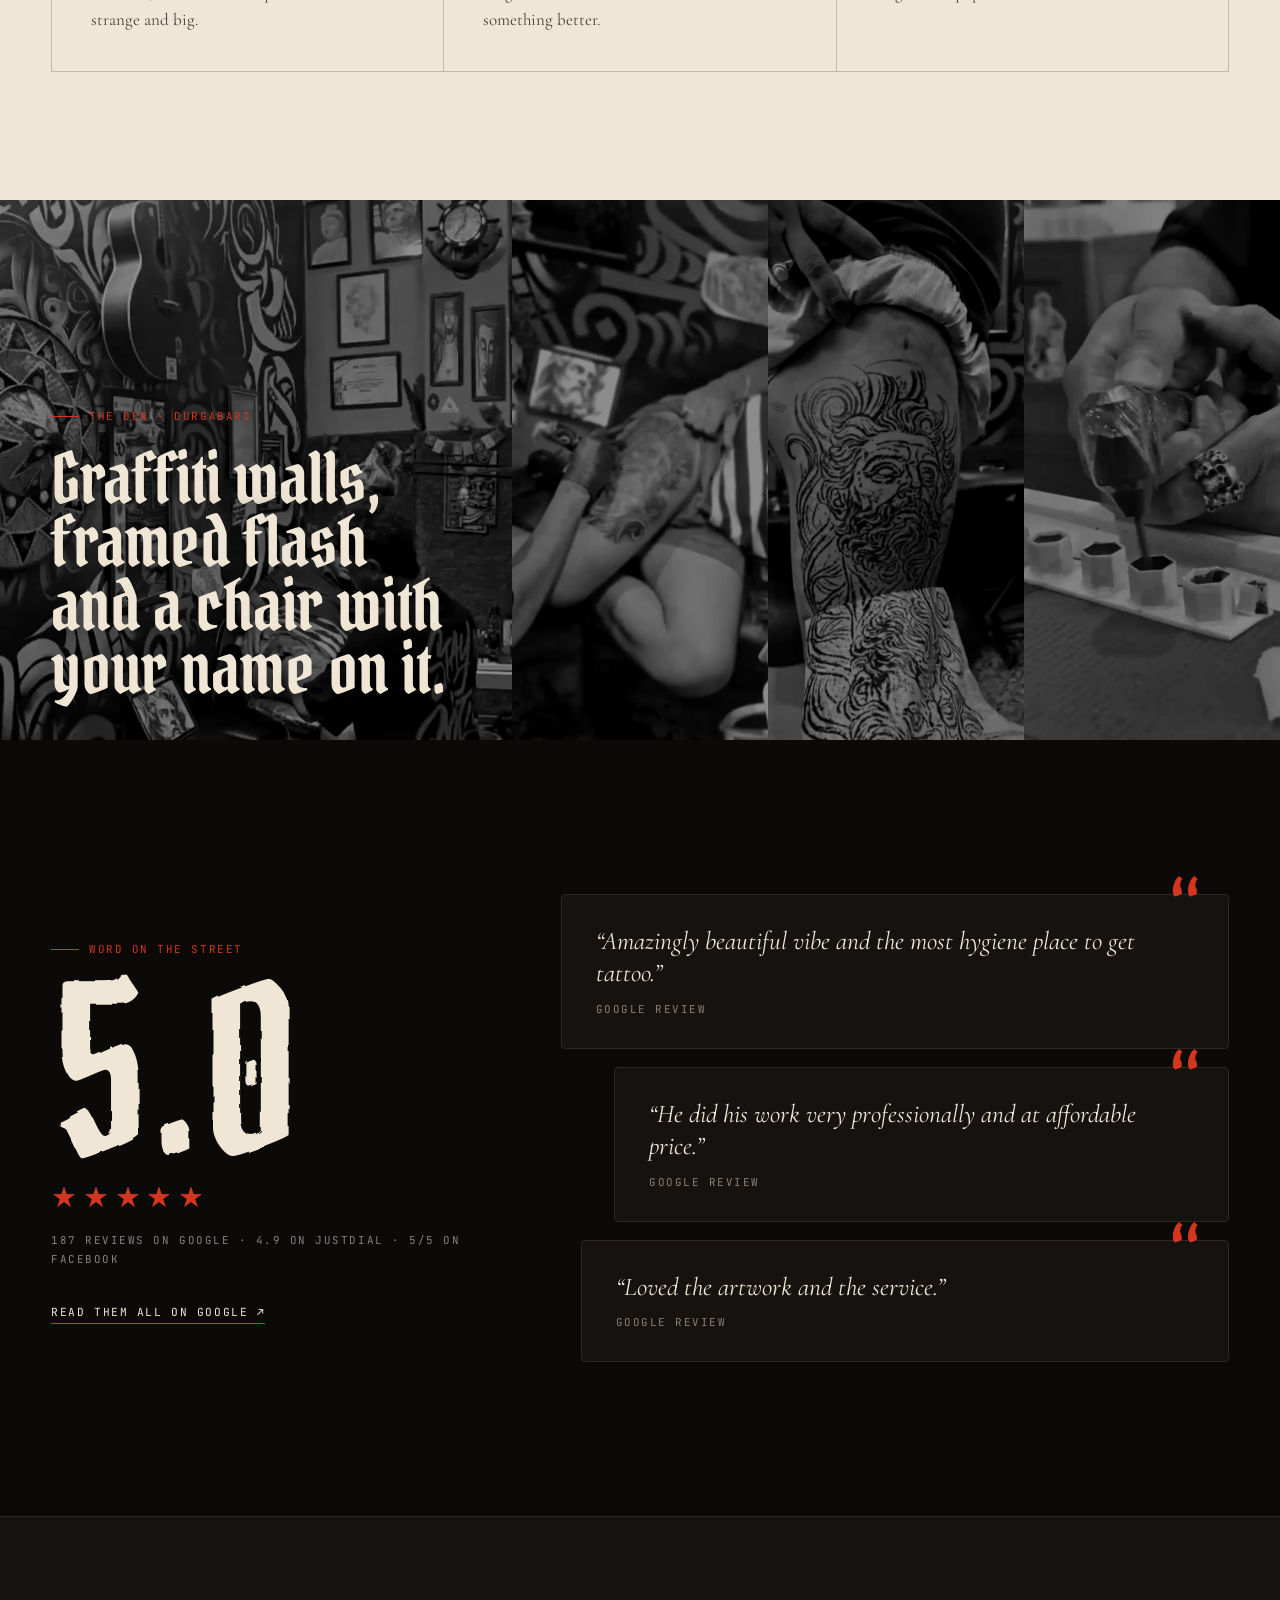
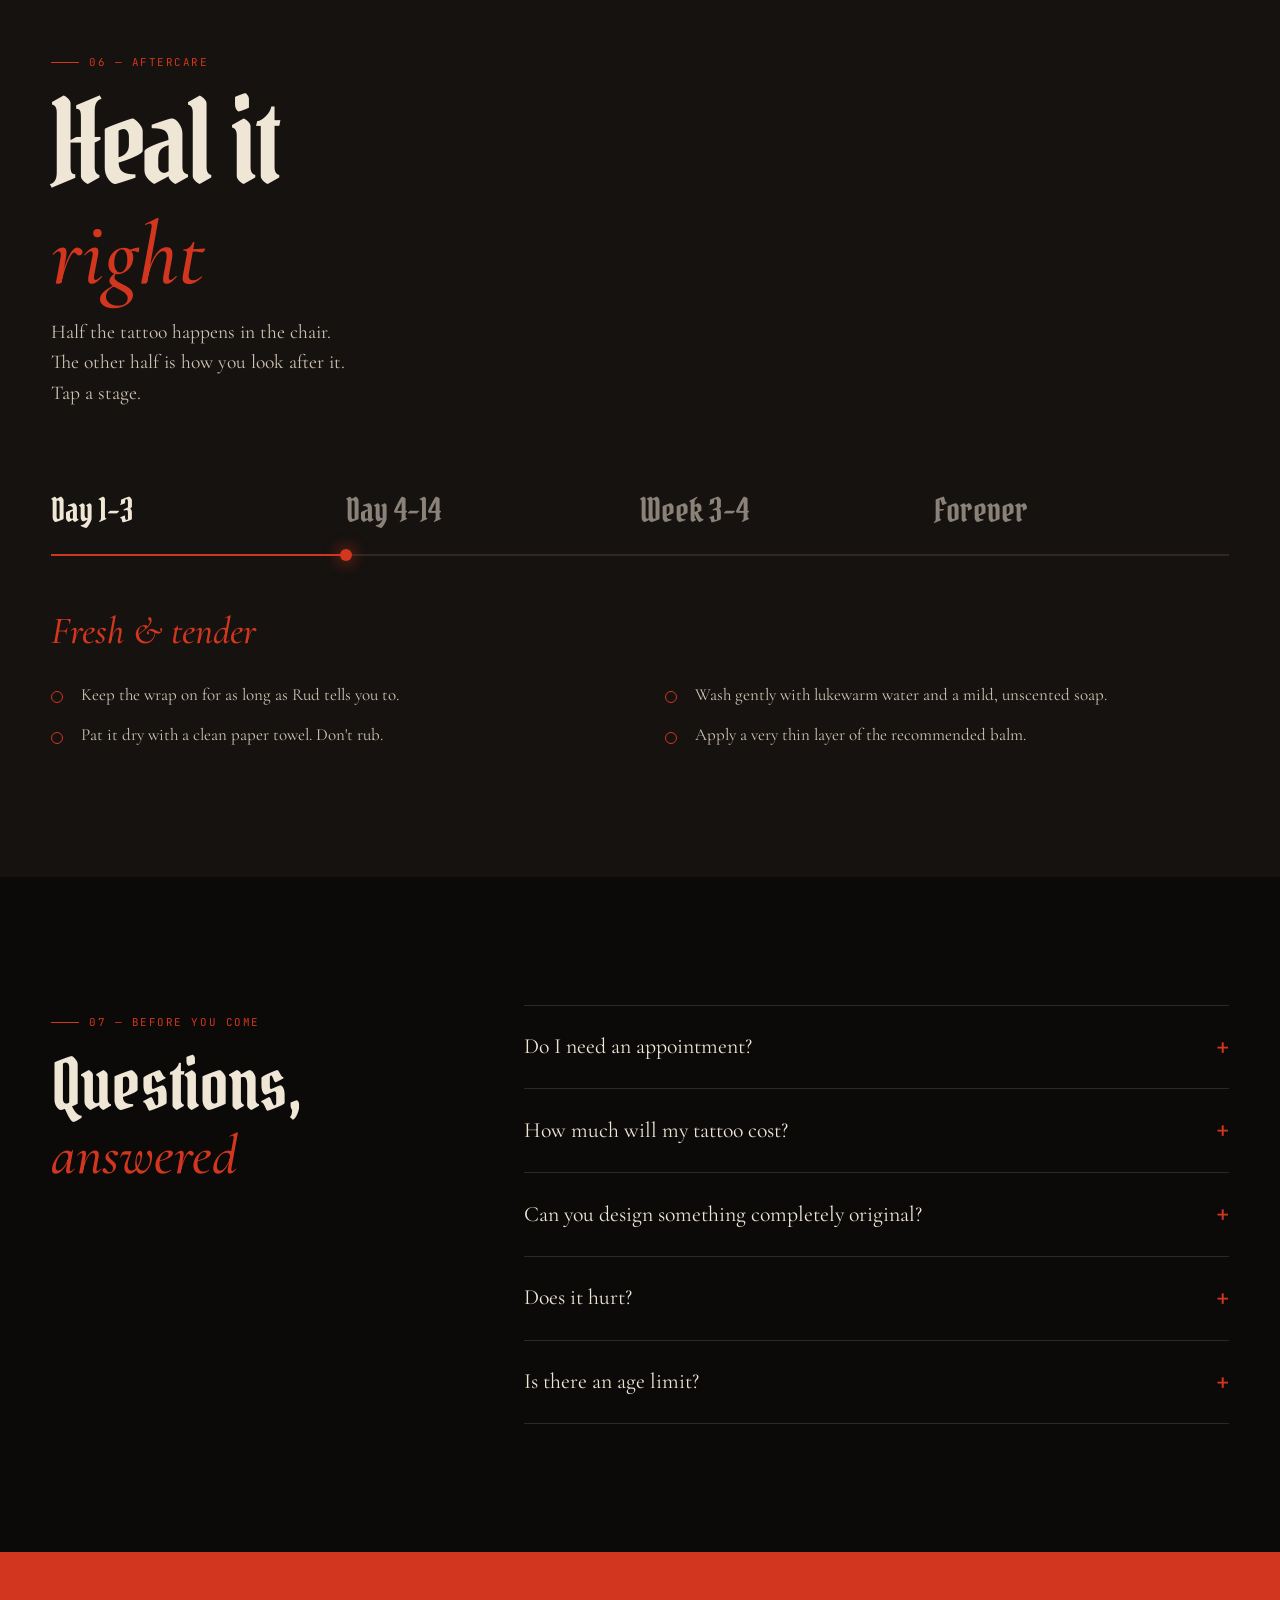
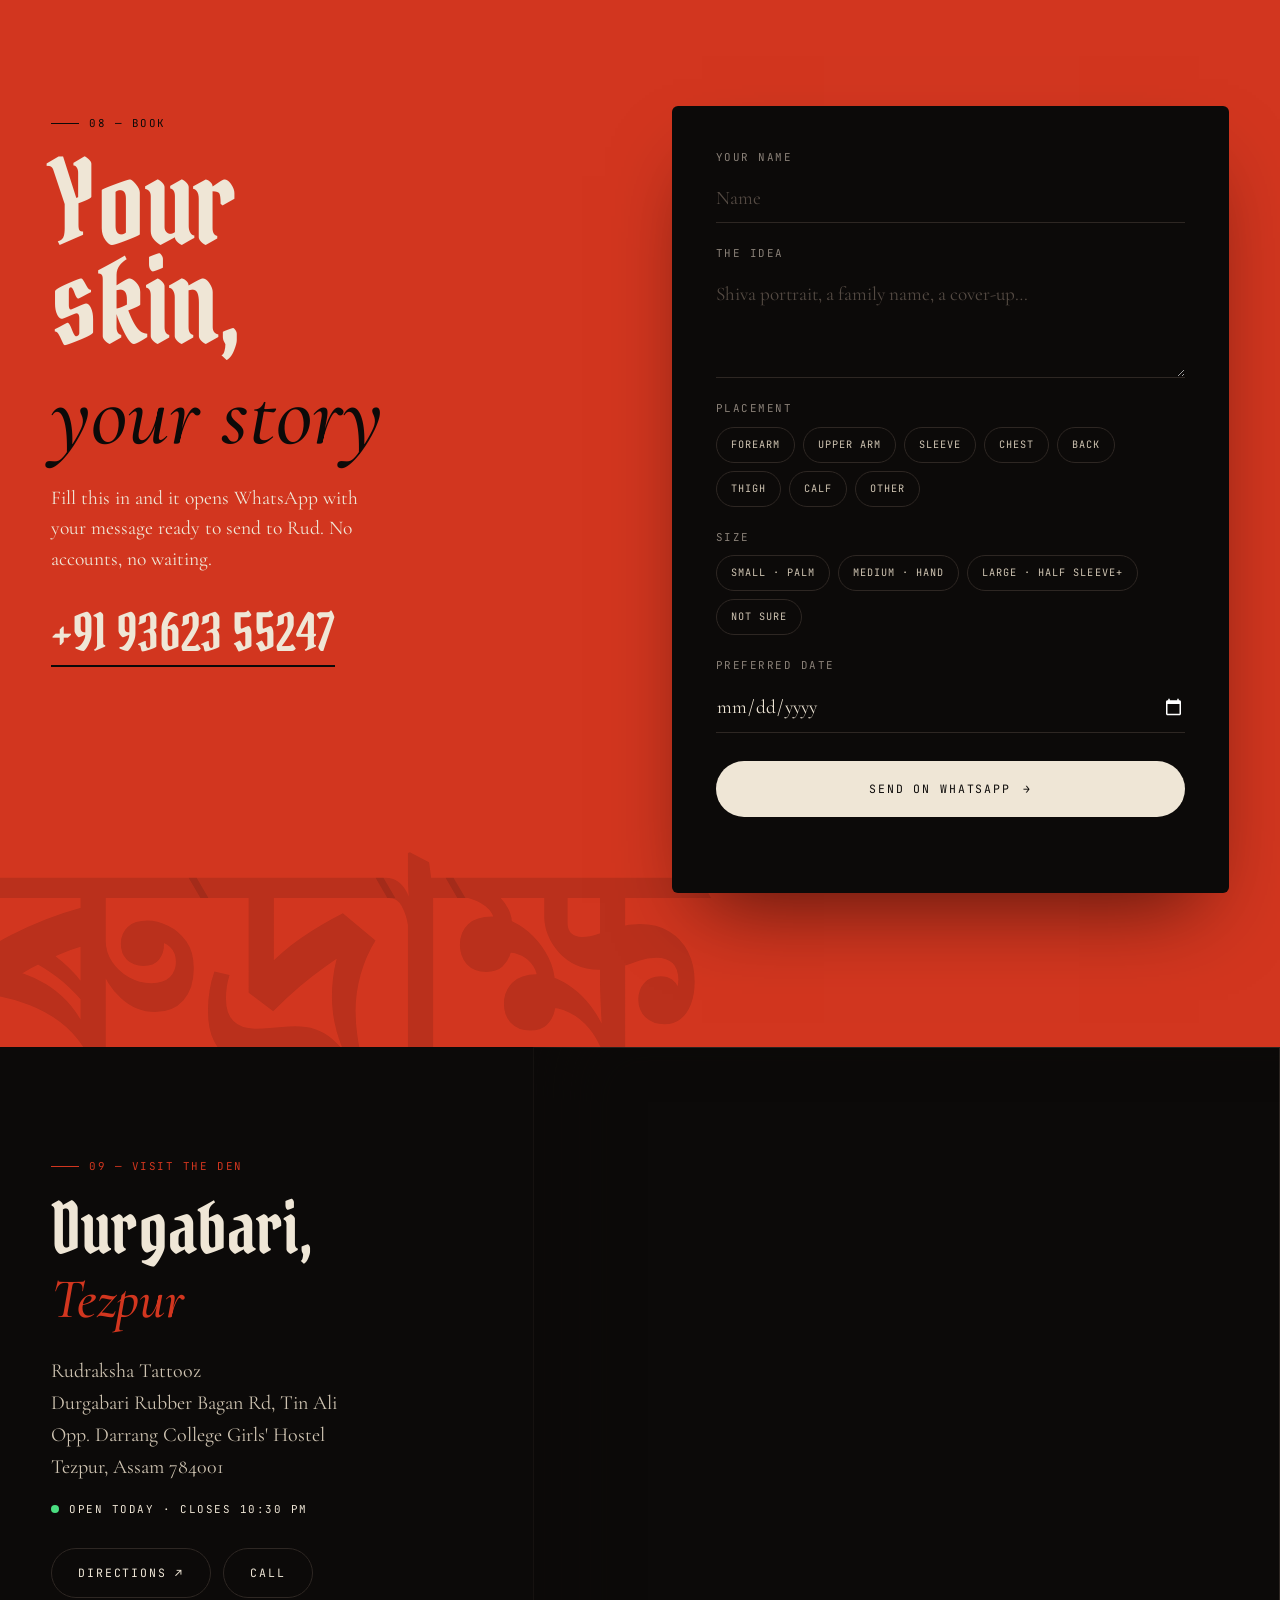
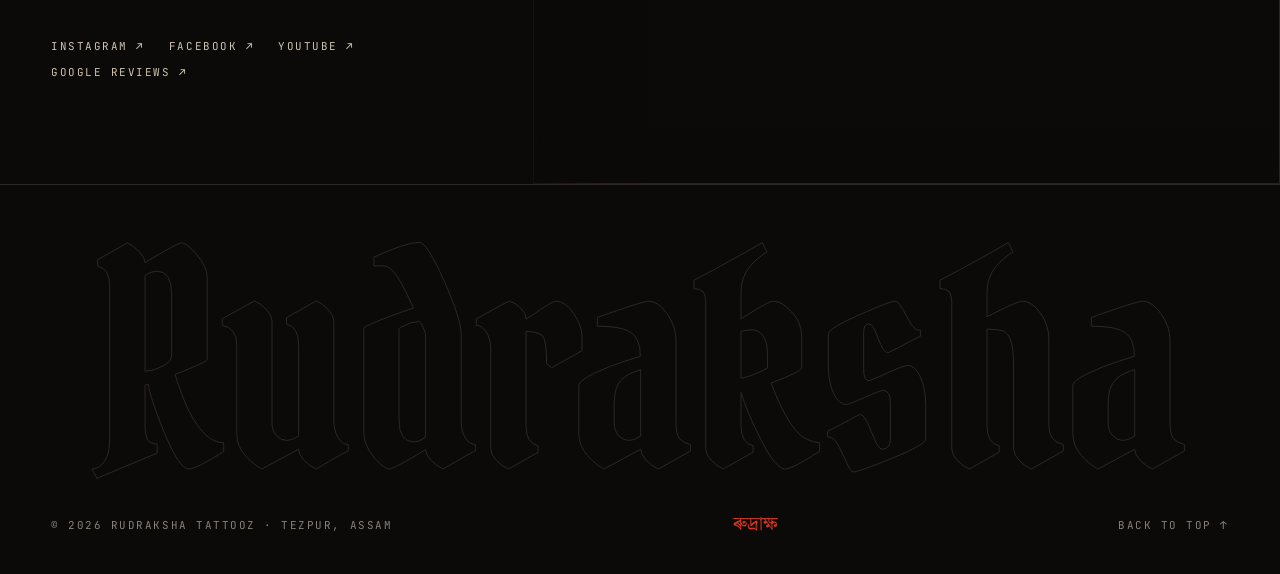
==== commit 5fcf49bb: "Fix blank scrub after deploy and skip transition frames Browsers could pair the new page with a cach" ====
--- a/index.html
+++ b/index.html
@@ -24,7 +24,7 @@
 <link href="https://fonts.googleapis.com/css2?family=Pirata+One&family=Cormorant+Garamond:ital,wght@0,400;0,500;0,600;1,400;1,500&family=JetBrains+Mono:wght@400;500&family=Noto+Serif+Bengali:wght@500;700&display=swap" rel="stylesheet">
 <link rel="preload" as="image" href="assets/img/hero-stencil.webp">
 <link rel="preload" as="image" href="assets/img/hero-ink.webp">
-<link rel="stylesheet" href="assets/style.css">
+<link rel="stylesheet" href="assets/style.css?v=5">
 <noscript><style>.loader{display:none}.hero__w>span{transform:none!important}.hero__tz,.skin{opacity:1!important;transform:none!important}.needle,.skin__hud,.mala{display:none}</style></noscript>
 <script type="application/ld+json">
 {
@@ -502,6 +502,6 @@
   <svg viewBox="0 0 32 32"><path d="M16 3a13 13 0 0 0-11.2 19.6L3 29l6.6-1.7A13 13 0 1 0 16 3zm0 23.6a10.6 10.6 0 0 1-5.4-1.5l-.4-.2-3.9 1 1-3.8-.3-.4A10.6 10.6 0 1 1 16 26.6zm5.8-7.9c-.3-.2-1.9-.9-2.2-1s-.5-.2-.7.2-.8 1-1 1.2-.4.2-.7 0a8.7 8.7 0 0 1-4.3-3.8c-.3-.6.3-.5.9-1.7.1-.2 0-.4 0-.5l-1-2.4c-.3-.6-.5-.5-.7-.5h-.6a1.2 1.2 0 0 0-.9.4 3.6 3.6 0 0 0-1.1 2.7 6.3 6.3 0 0 0 1.3 3.3 14.4 14.4 0 0 0 5.5 4.9c2 .9 2.8.9 3.9.8a3.3 3.3 0 0 0 2.1-1.5 2.7 2.7 0 0 0 .2-1.5c-.1-.2-.3-.3-.7-.4z"/></svg>
 </a>
 
-<script src="assets/main.js"></script>
+<script src="assets/main.js?v=5"></script>
 </body>
 </html>
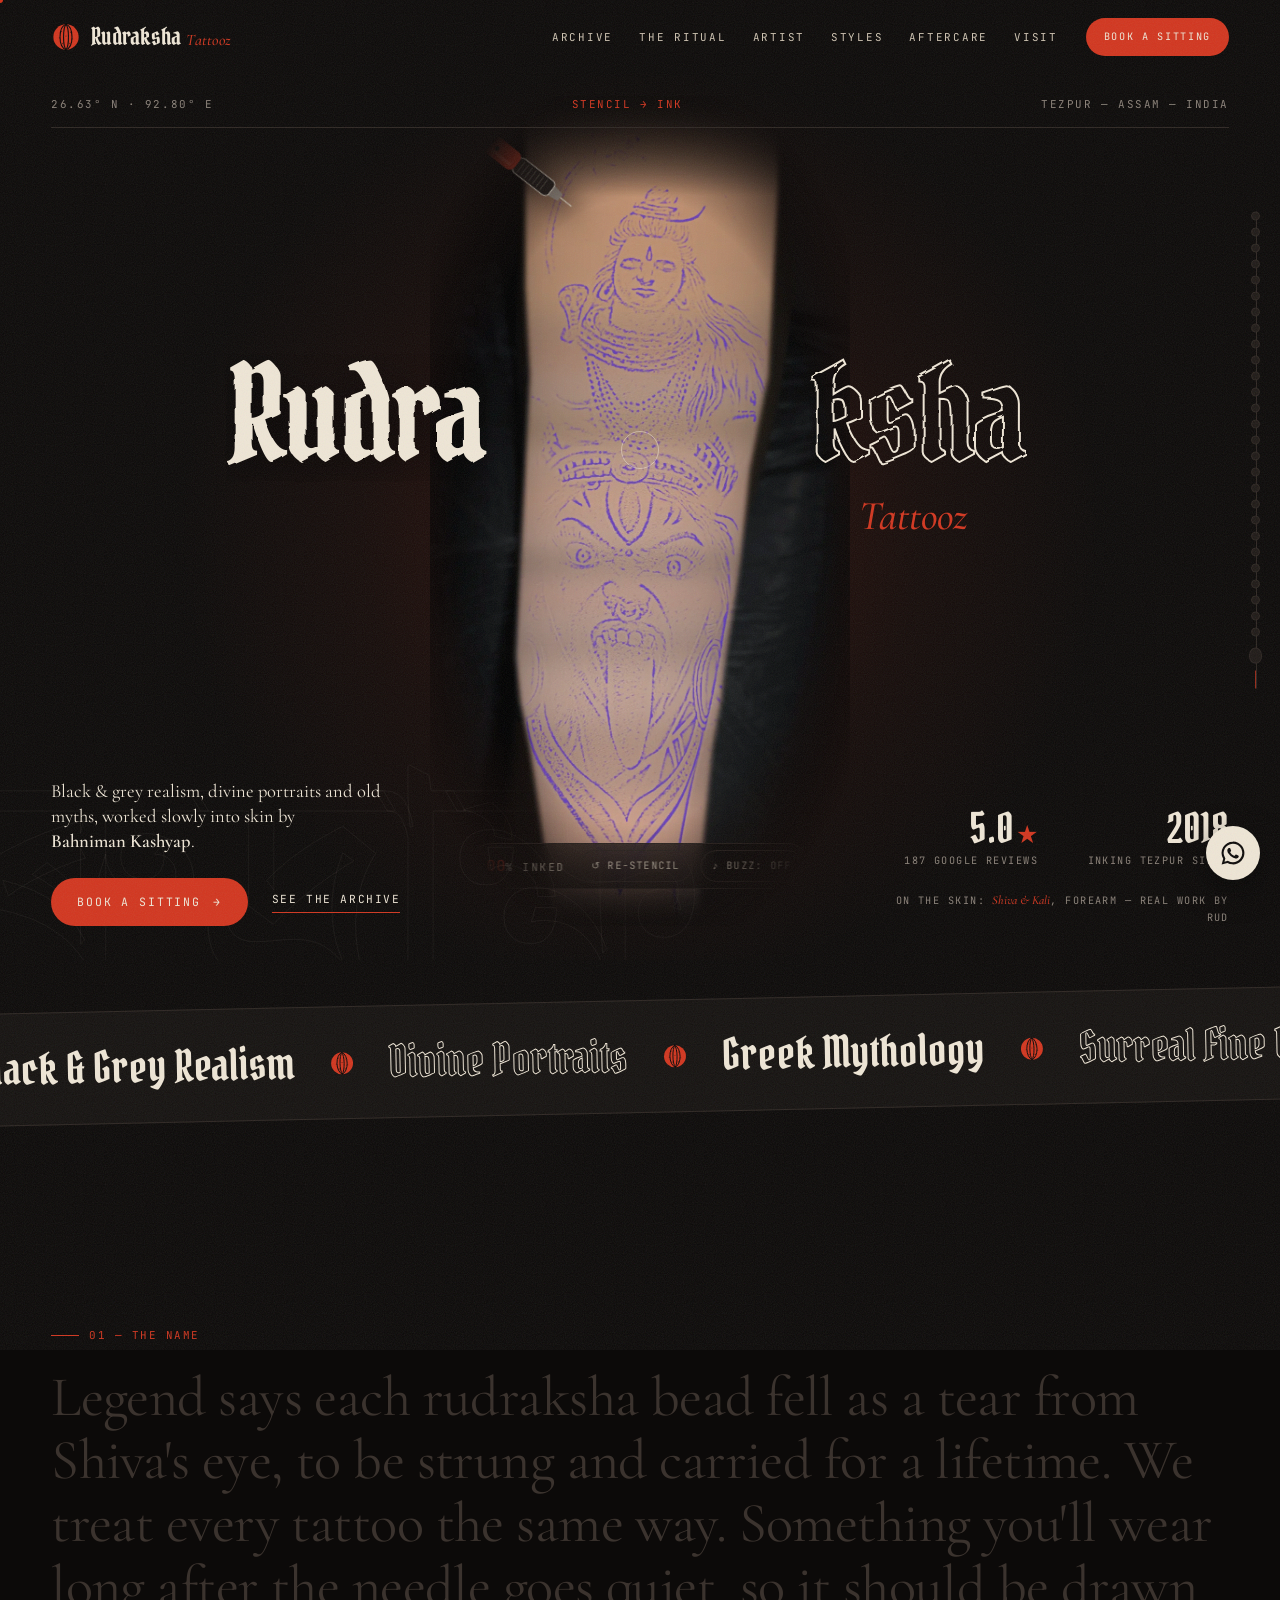
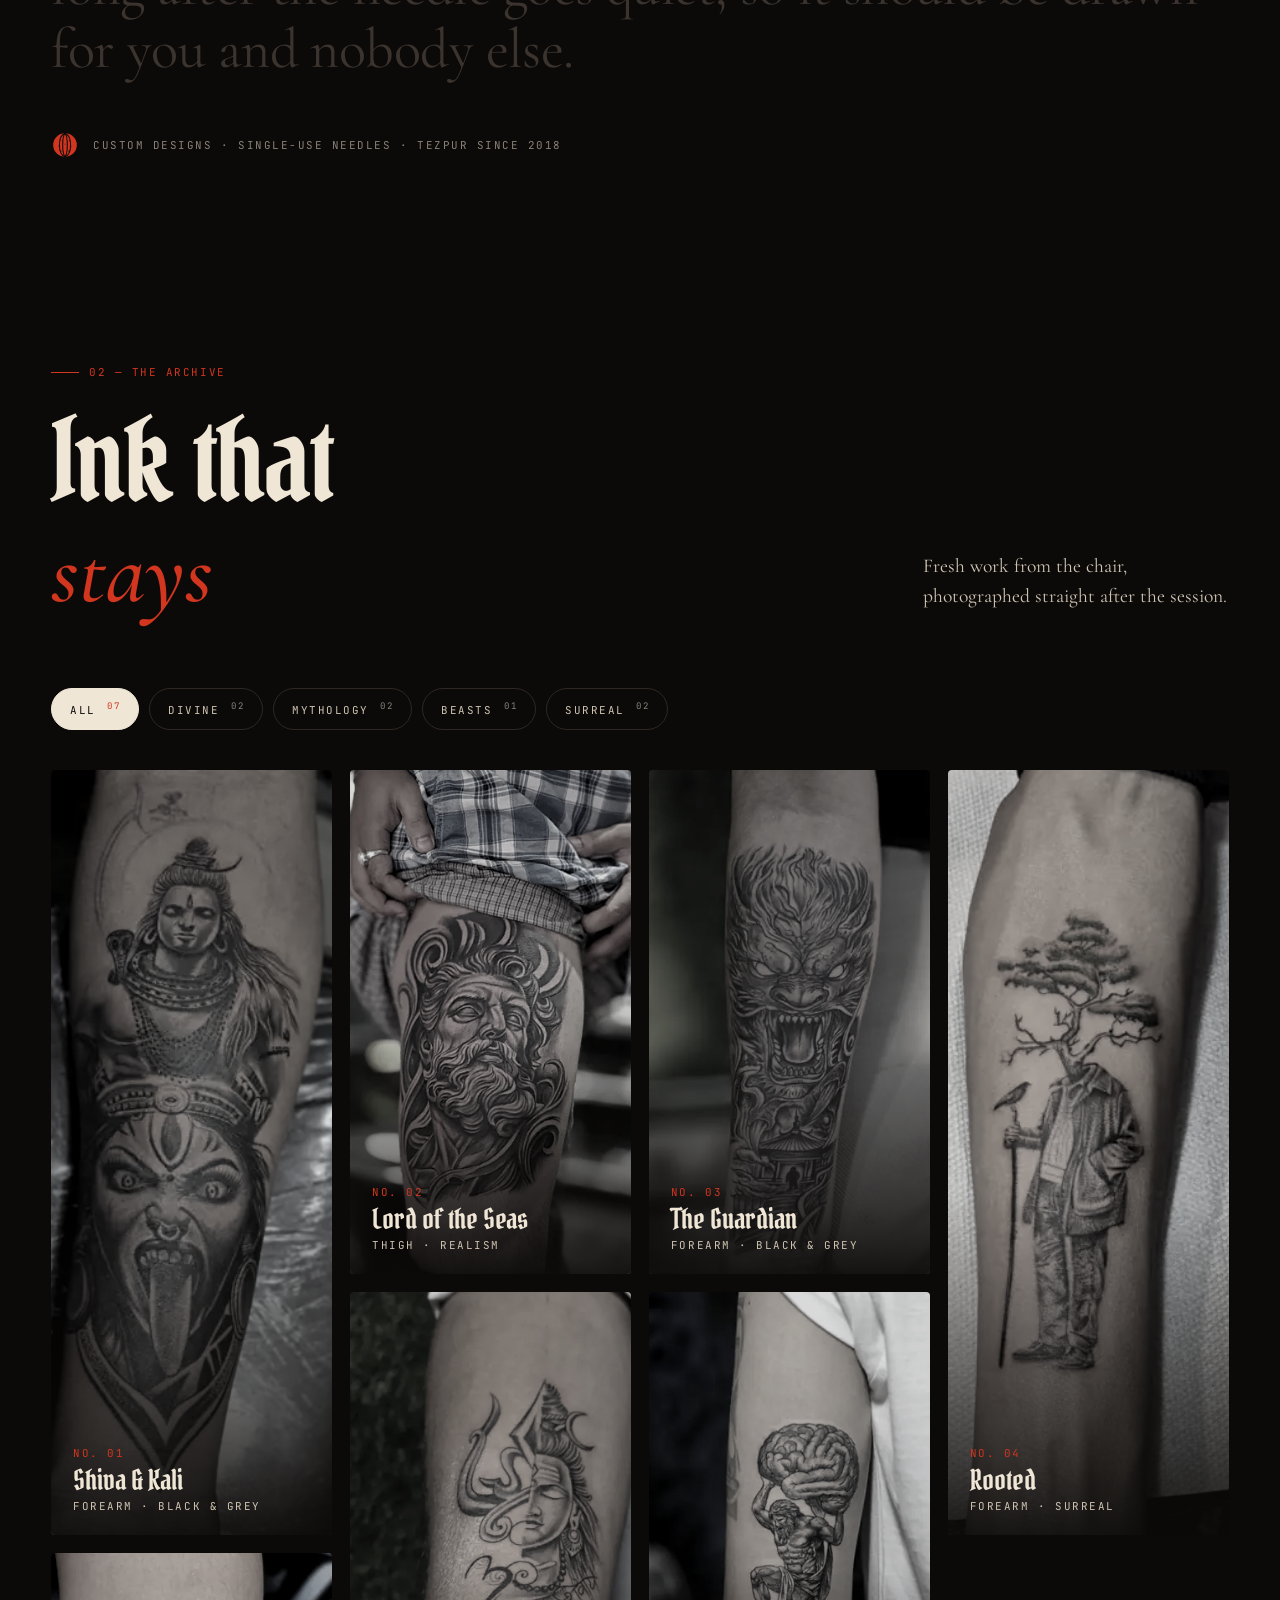
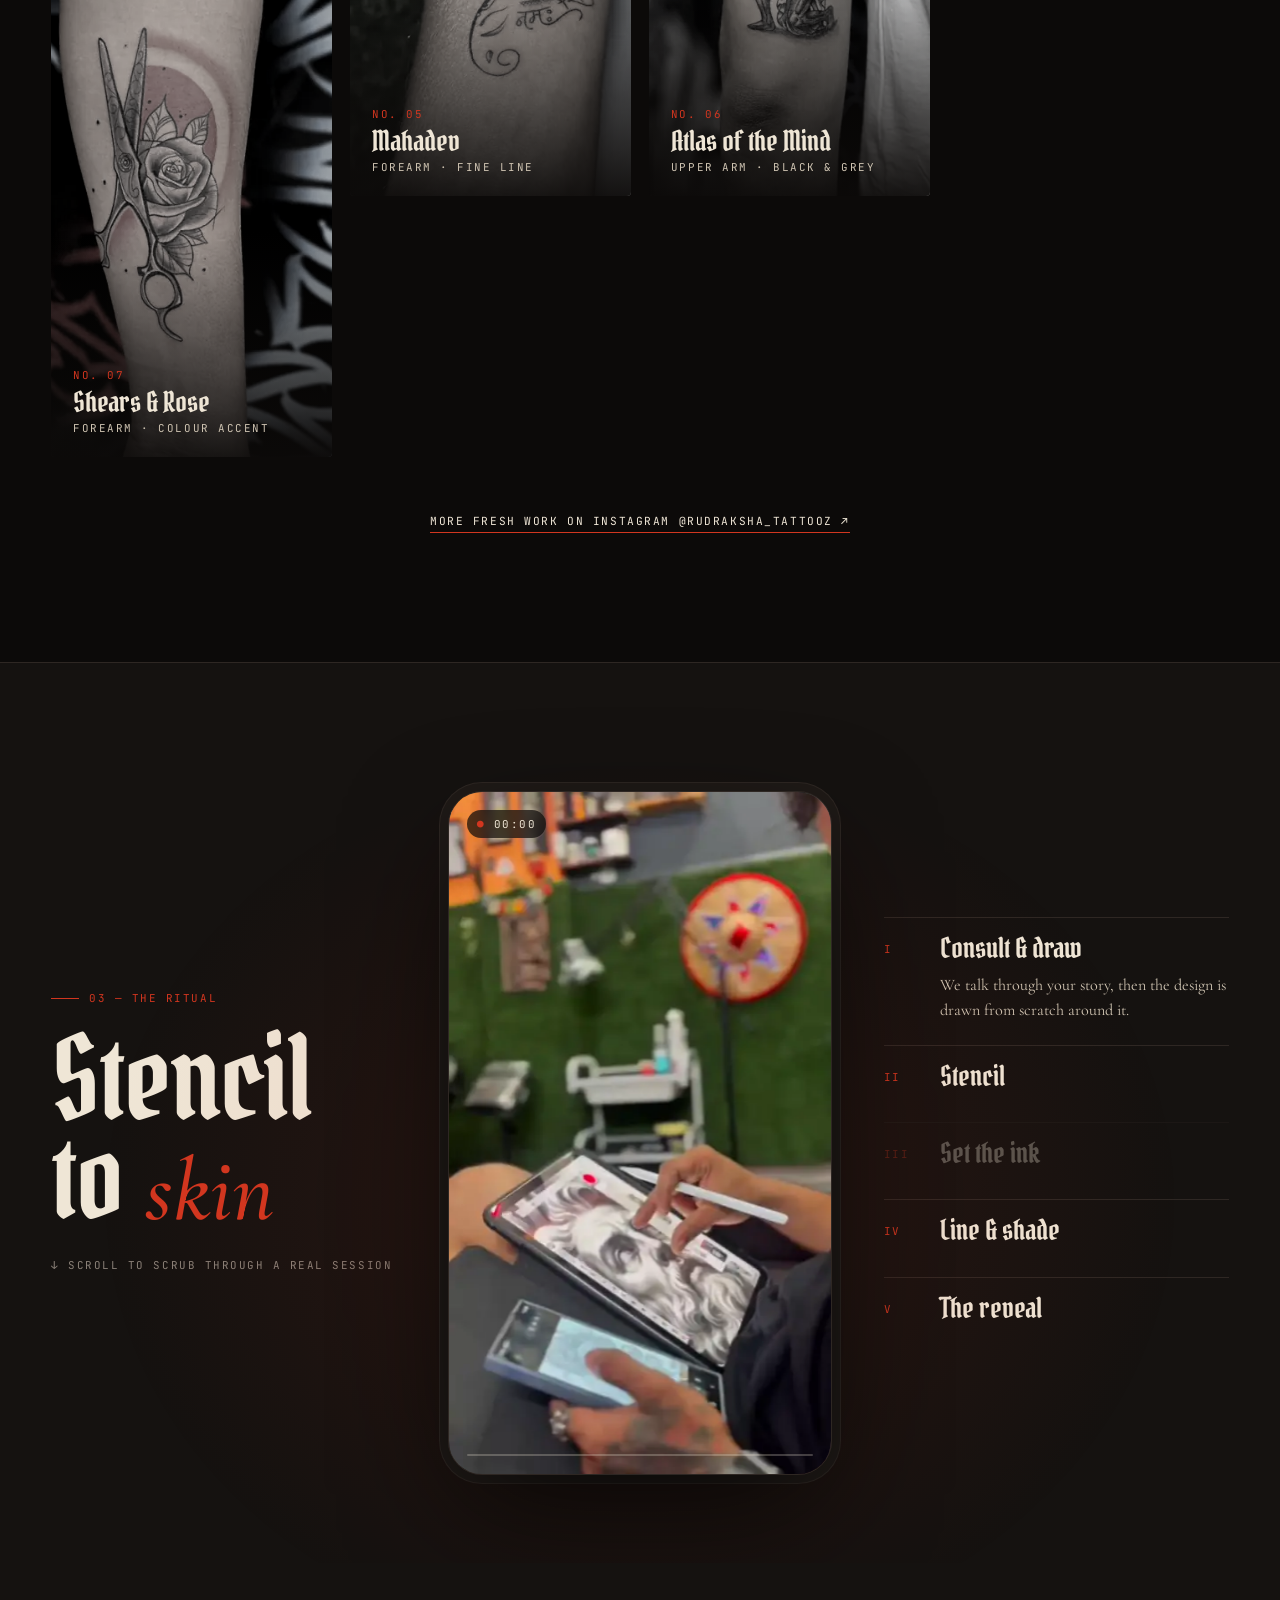
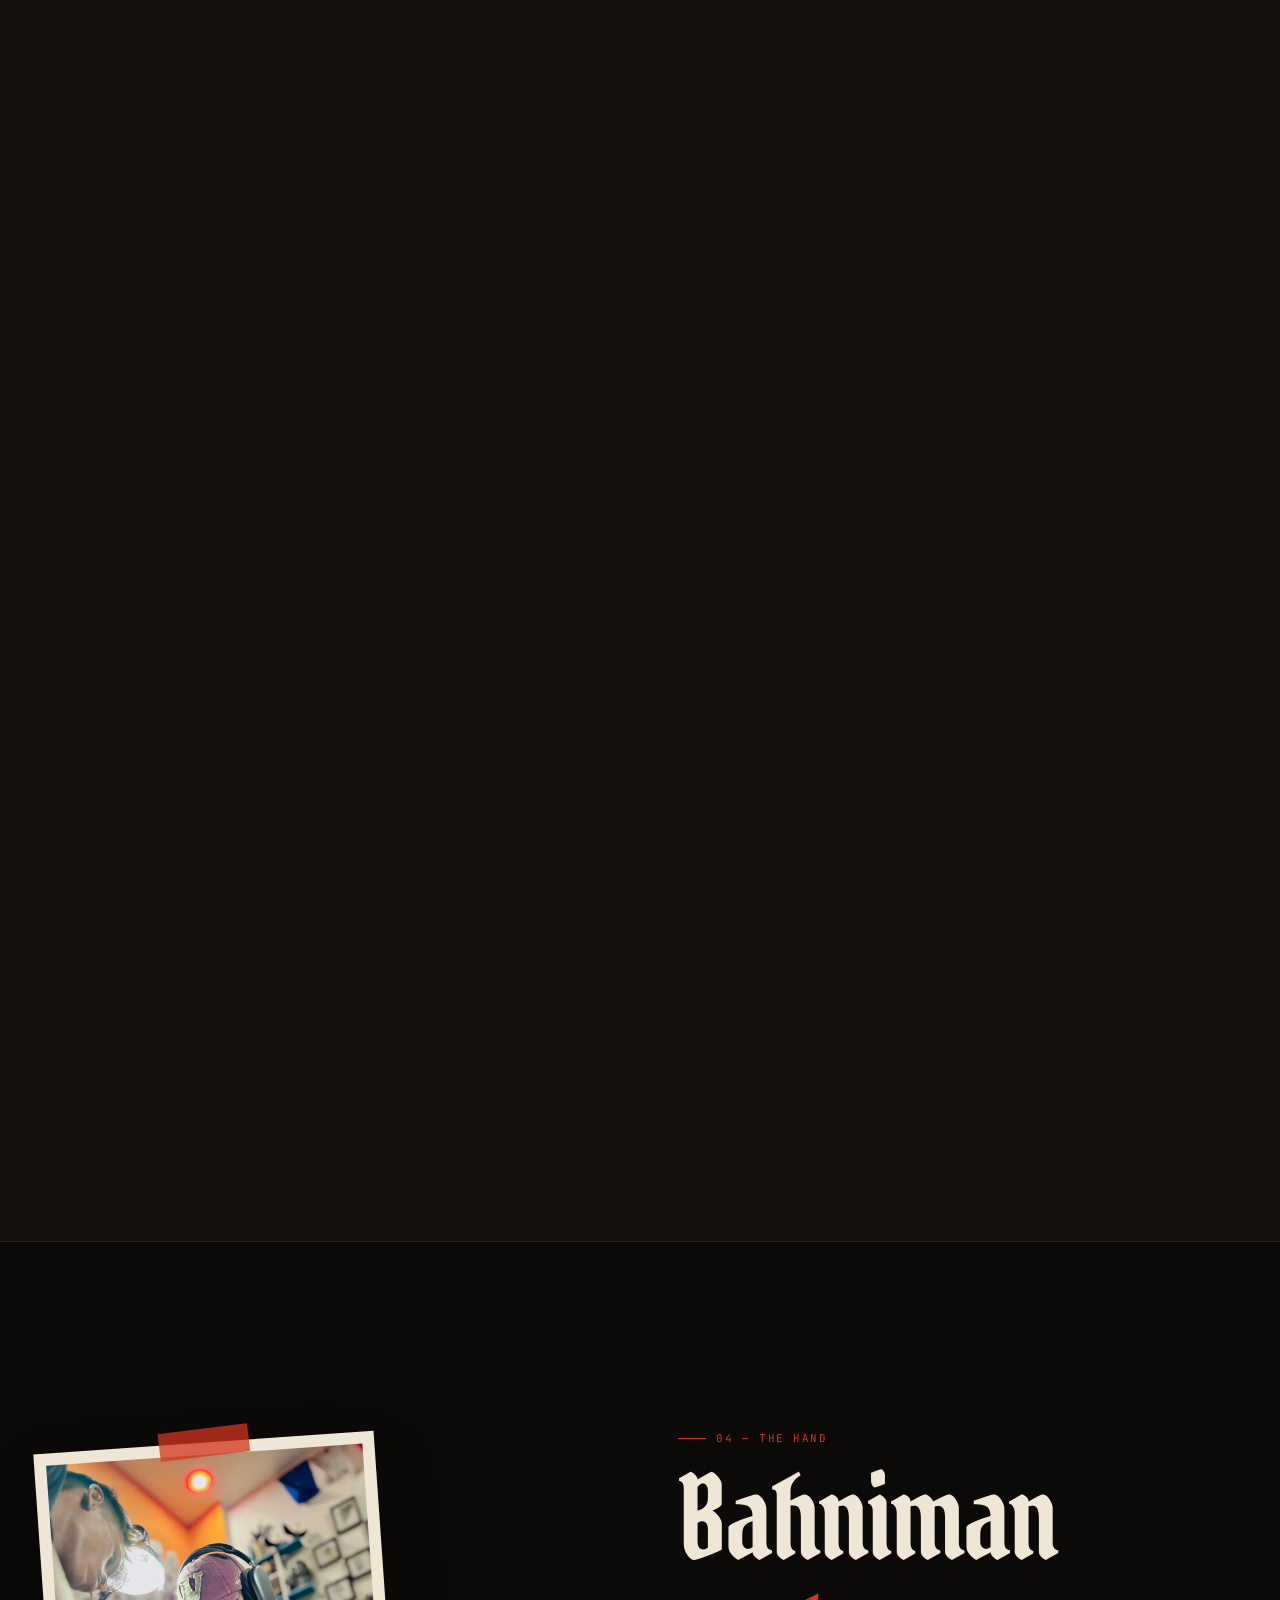
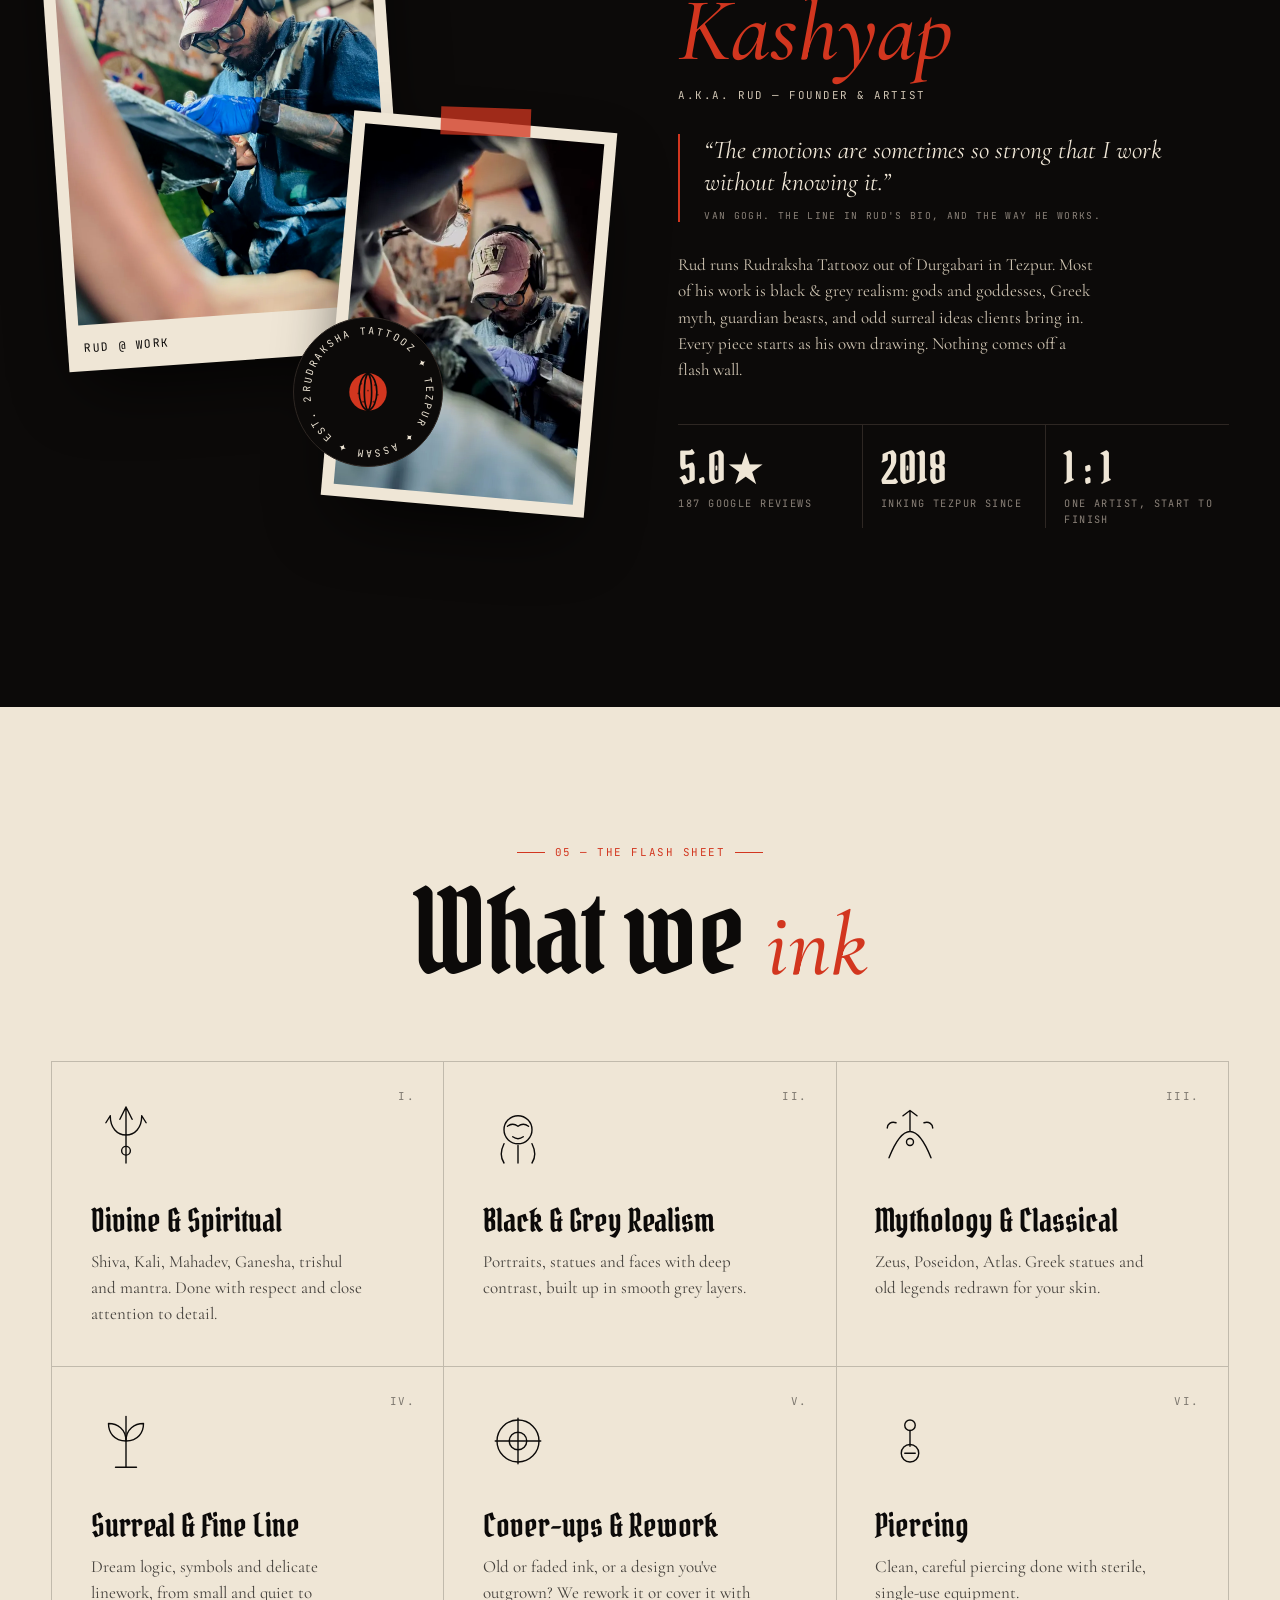
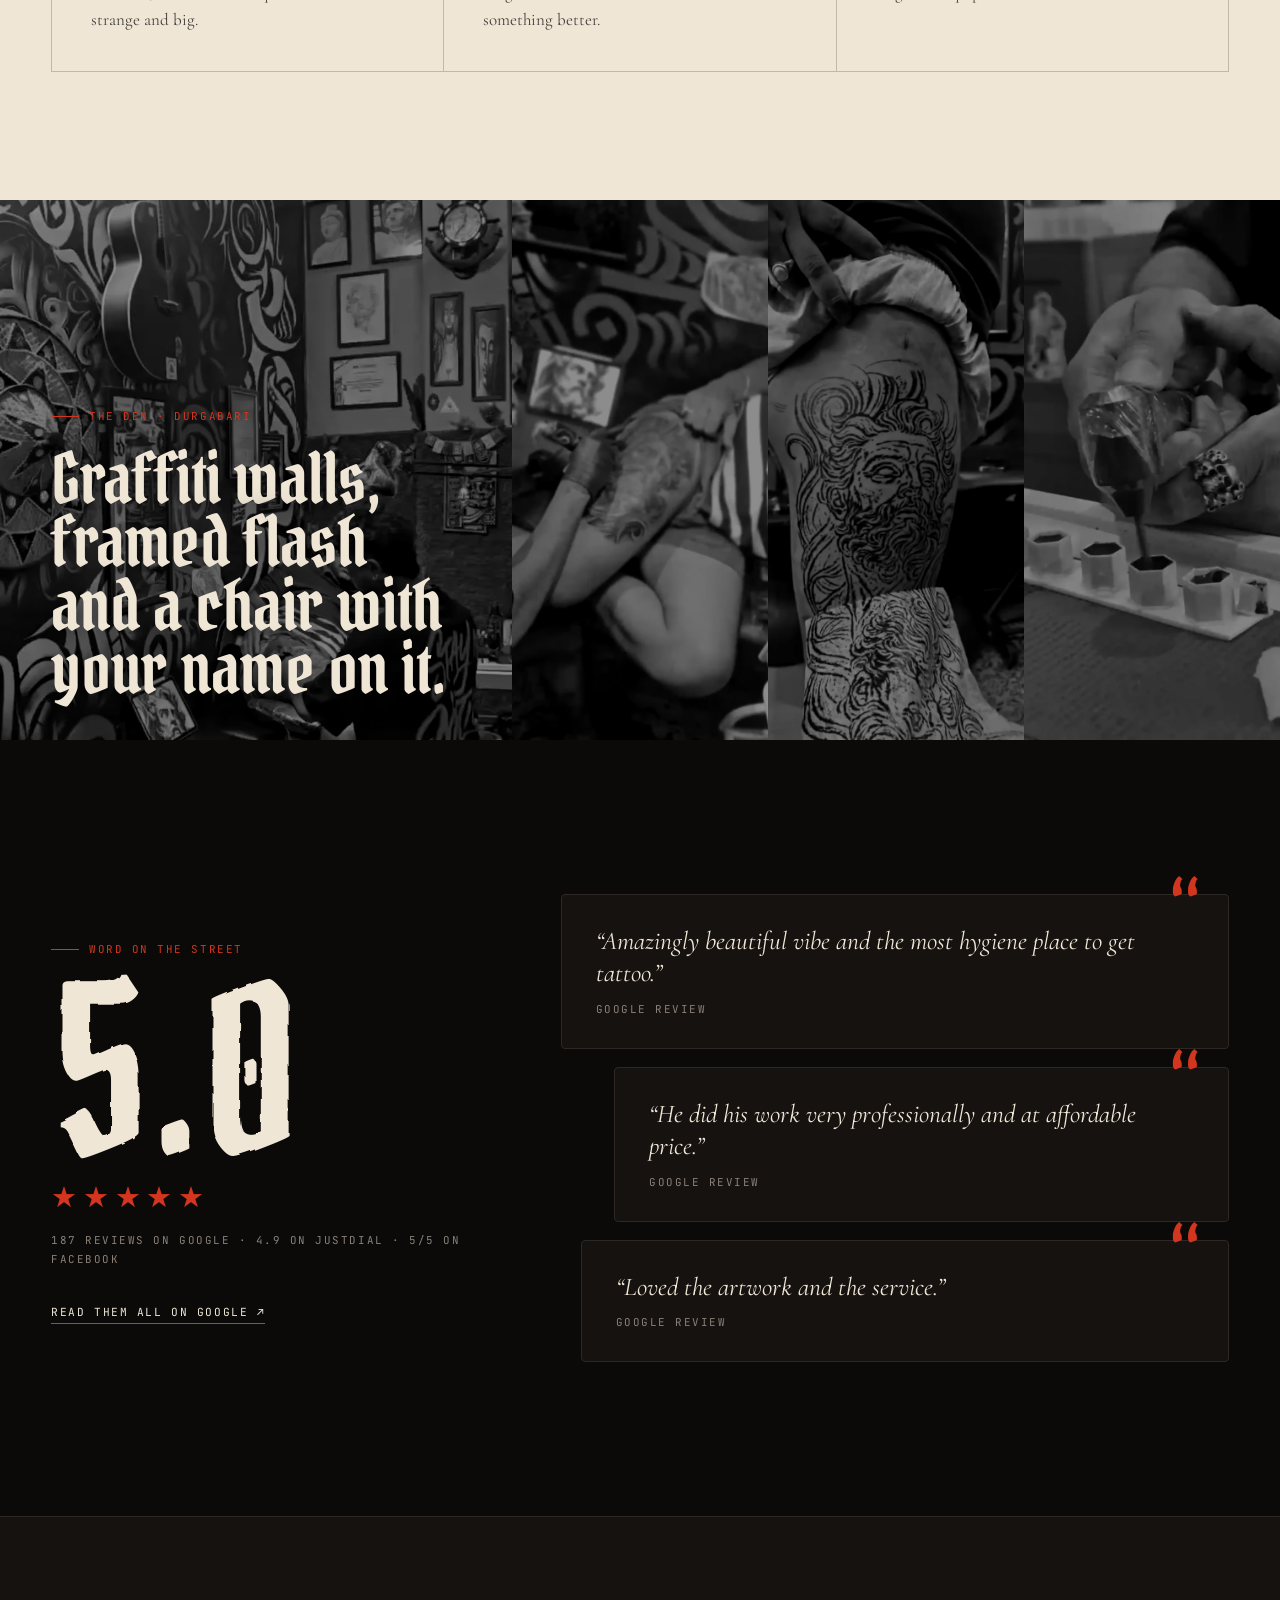
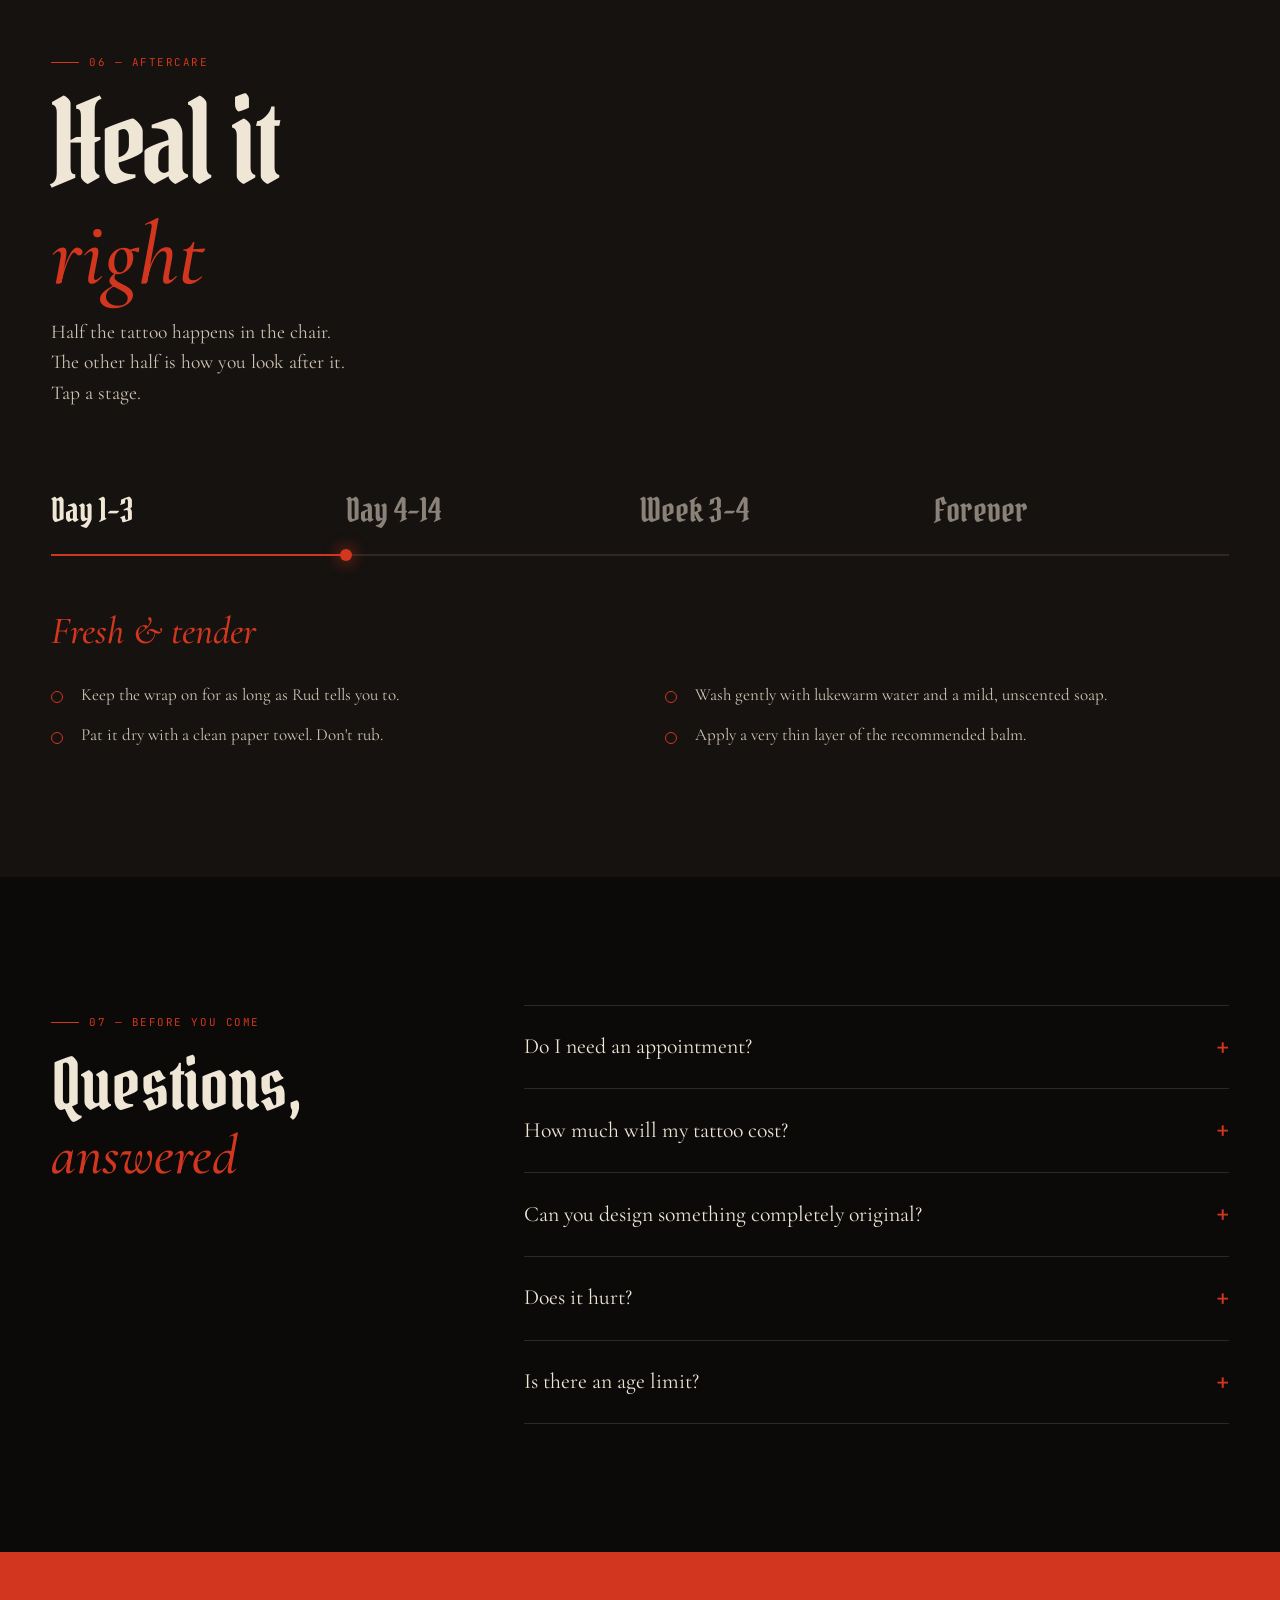
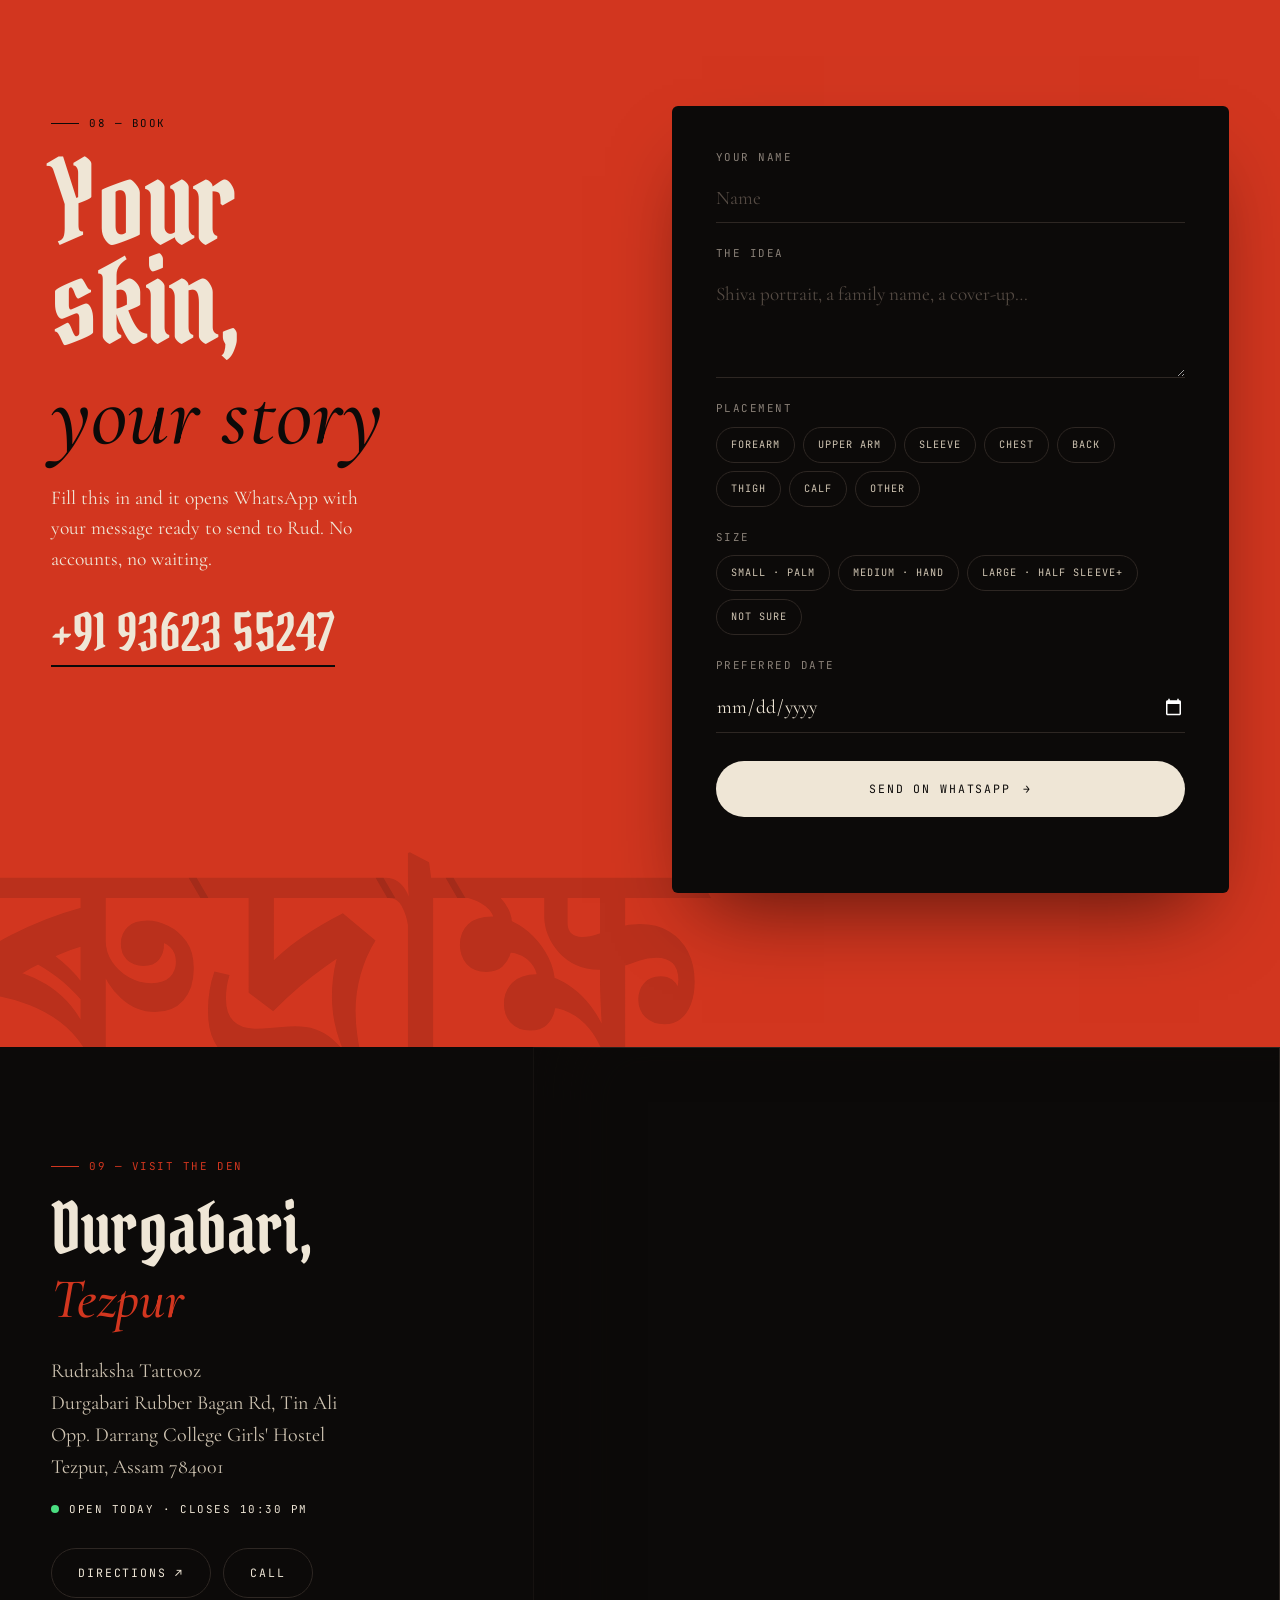
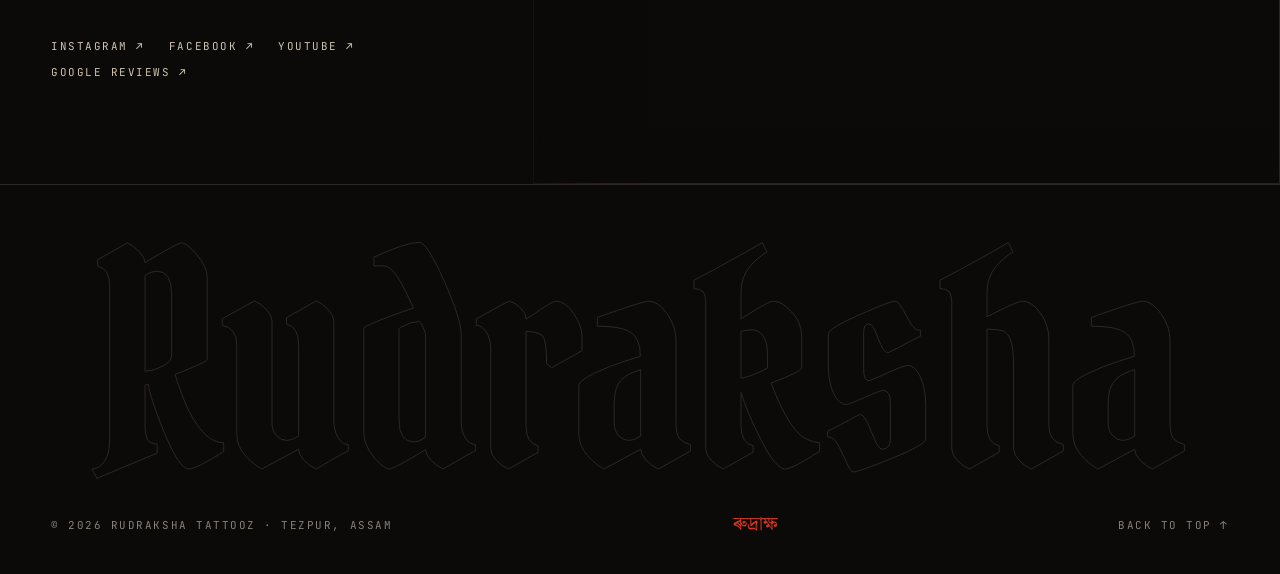
==== commit c4476fd5: "Hand the hero needle to the visitor; pace hard flicks on touch - The auto needle now inks only Shiva" ====
--- a/index.html
+++ b/index.html
@@ -24,7 +24,7 @@
 <link href="https://fonts.googleapis.com/css2?family=Pirata+One&family=Cormorant+Garamond:ital,wght@0,400;0,500;0,600;1,400;1,500&family=JetBrains+Mono:wght@400;500&family=Noto+Serif+Bengali:wght@500;700&display=swap" rel="stylesheet">
 <link rel="preload" as="image" href="assets/img/hero-stencil.webp">
 <link rel="preload" as="image" href="assets/img/hero-ink.webp">
-<link rel="stylesheet" href="assets/style.css?v=5">
+<link rel="stylesheet" href="assets/style.css?v=6">
 <noscript><style>.loader{display:none}.hero__w>span{transform:none!important}.hero__tz,.skin{opacity:1!important;transform:none!important}.needle,.skin__hud,.mala{display:none}</style></noscript>
 <script type="application/ld+json">
 {
@@ -502,6 +502,6 @@
   <svg viewBox="0 0 32 32"><path d="M16 3a13 13 0 0 0-11.2 19.6L3 29l6.6-1.7A13 13 0 1 0 16 3zm0 23.6a10.6 10.6 0 0 1-5.4-1.5l-.4-.2-3.9 1 1-3.8-.3-.4A10.6 10.6 0 1 1 16 26.6zm5.8-7.9c-.3-.2-1.9-.9-2.2-1s-.5-.2-.7.2-.8 1-1 1.2-.4.2-.7 0a8.7 8.7 0 0 1-4.3-3.8c-.3-.6.3-.5.9-1.7.1-.2 0-.4 0-.5l-1-2.4c-.3-.6-.5-.5-.7-.5h-.6a1.2 1.2 0 0 0-.9.4 3.6 3.6 0 0 0-1.1 2.7 6.3 6.3 0 0 0 1.3 3.3 14.4 14.4 0 0 0 5.5 4.9c2 .9 2.8.9 3.9.8a3.3 3.3 0 0 0 2.1-1.5 2.7 2.7 0 0 0 .2-1.5c-.1-.2-.3-.3-.7-.4z"/></svg>
 </a>
 
-<script src="assets/main.js?v=5"></script>
+<script src="assets/main.js?v=6"></script>
 </body>
 </html>
--- a/assets/style.css
+++ b/assets/style.css
@@ -177,6 +177,8 @@
 .needle.on{opacity:1}
 .needle svg{width:100%;height:100%;overflow:visible;filter:drop-shadow(10px 18px 14px rgba(0,0,0,.6))}
 .needle.buzzing svg{animation:buzz .06s linear infinite}
+.needle.offer svg{animation:offer 1.3s ease-in-out infinite}
+@keyframes offer{50%{transform:translate(-7px,-9px) rotate(-4deg)}}
 @keyframes buzz{0%{transform:translate(0,0)}25%{transform:translate(.6px,-.8px)}50%{transform:translate(-.5px,.5px)}75%{transform:translate(.8px,.3px)}100%{transform:translate(0,0)}}
 
 .skin__hud{position:absolute;left:50%;bottom:4.5%;transform:translateX(-50%);display:flex;align-items:center;gap:8px;z-index:6;white-space:nowrap;
@@ -186,9 +188,10 @@
 .skin__btn{font-family:var(--f-mono);font-size:.64rem;letter-spacing:.12em;text-transform:uppercase;padding:7px 11px;border-radius:999px;border:1px solid var(--line);color:var(--bone-2);transition:all .25s}
 .skin__btn:hover{border-color:var(--sindoor);color:var(--bone)}
 .skin__btn[aria-pressed="true"]{background:var(--sindoor);border-color:var(--sindoor);color:var(--bone)}
-.skin__hint{position:absolute;left:50%;top:9%;transform:translateX(-50%);margin:0;color:var(--bone);white-space:nowrap;z-index:6;
+.skin__hint{position:absolute;left:50%;top:41%;transform:translateX(-50%);margin:0;color:var(--bone);white-space:nowrap;z-index:6;
   background:var(--sindoor);padding:7px 12px;border-radius:999px;opacity:0;transition:opacity .5s;pointer-events:none}
-.skin__hint.show{opacity:1;animation:hintBob 2s ease-in-out infinite}
+.skin__hint.show{opacity:1;animation:hintBob 2s ease-in-out infinite;box-shadow:0 0 0 0 rgba(210,54,31,.6);animation:hintBob 2s ease-in-out infinite,hintPulse 1.6s infinite}
+@keyframes hintPulse{70%{box-shadow:0 0 0 14px rgba(210,54,31,0)}100%{box-shadow:0 0 0 0 rgba(210,54,31,0)}}
 @keyframes hintBob{50%{transform:translate(-50%,-5px)}}
 .skin__forever{position:absolute;left:0;right:0;top:46%;margin:0;text-align:center;font-family:var(--f-serif);font-style:italic;font-size:clamp(2rem,3.4vw,3.2rem);
   color:var(--bone);text-shadow:0 4px 30px rgba(0,0,0,.9),0 0 2px rgba(0,0,0,.8);opacity:0;transform:translateY(14px);transition:opacity .9s,transform 1.1s var(--ease);pointer-events:none;z-index:6}
@@ -232,7 +235,7 @@
   .skin{grid-column:1/-1;grid-row:4;justify-self:center;align-self:start;height:min(74svh,640px);max-width:92vw;margin-top:-3vh}
   .hero__copy{grid-column:1/-1;grid-row:5;margin-top:6px}
   .hero__stats{grid-column:1/-1;grid-row:6;justify-self:start;text-align:left;margin-top:34px}
-  .skin__hint{top:6%}
+  .skin__hint{top:41%}
   .skin__hud{bottom:3%}
   .skin__btn#buzz{display:none}
 }
@@ -501,6 +504,17 @@
 .wa-float:hover svg{fill:var(--bone)}
 
 
+/* ============ Touch scroll pacing ============ */
+/* On touch screens a hard flick stops at the next section instead of flying to the footer.
+   Inside a section, scrolling stays free (proximity + snap areas taller than the screen). */
+@media (hover:none) and (pointer:coarse){
+  html{scroll-snap-type:y proximity}
+  .hero,.manifesto,.archive,.ritual,.artist,.craft,.reviews,.aftercare,.faq,.book,.visit{scroll-snap-align:start;scroll-snap-stop:always;
+    /* stretch each snap area down into the next section so every resting spot is "covered":
+       slow scrolling never gets yanked to an edge, but a flick still stops at each section top */
+    scroll-margin-bottom:100vh}
+}
+
 /* ============ Phone typography ============ */
 @media (max-width:640px){
   body{font-size:18.5px;line-height:1.6}
